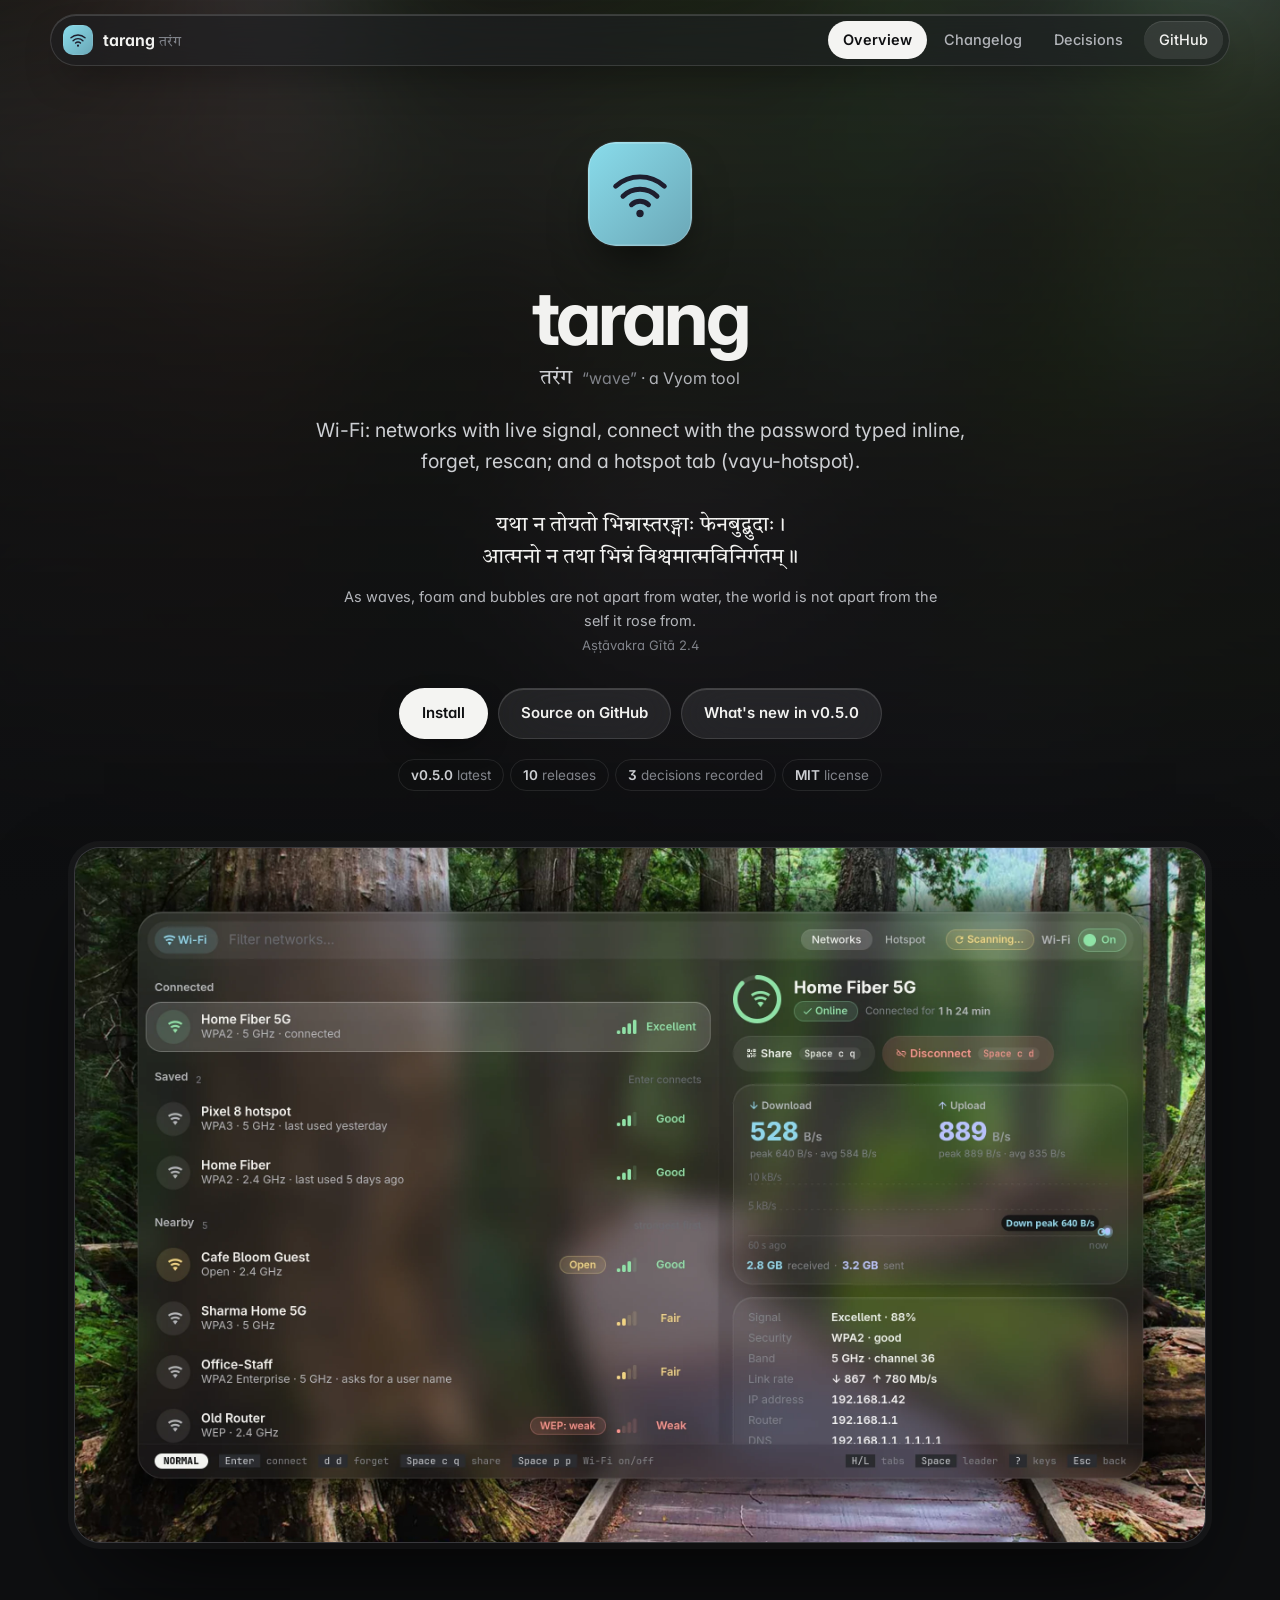
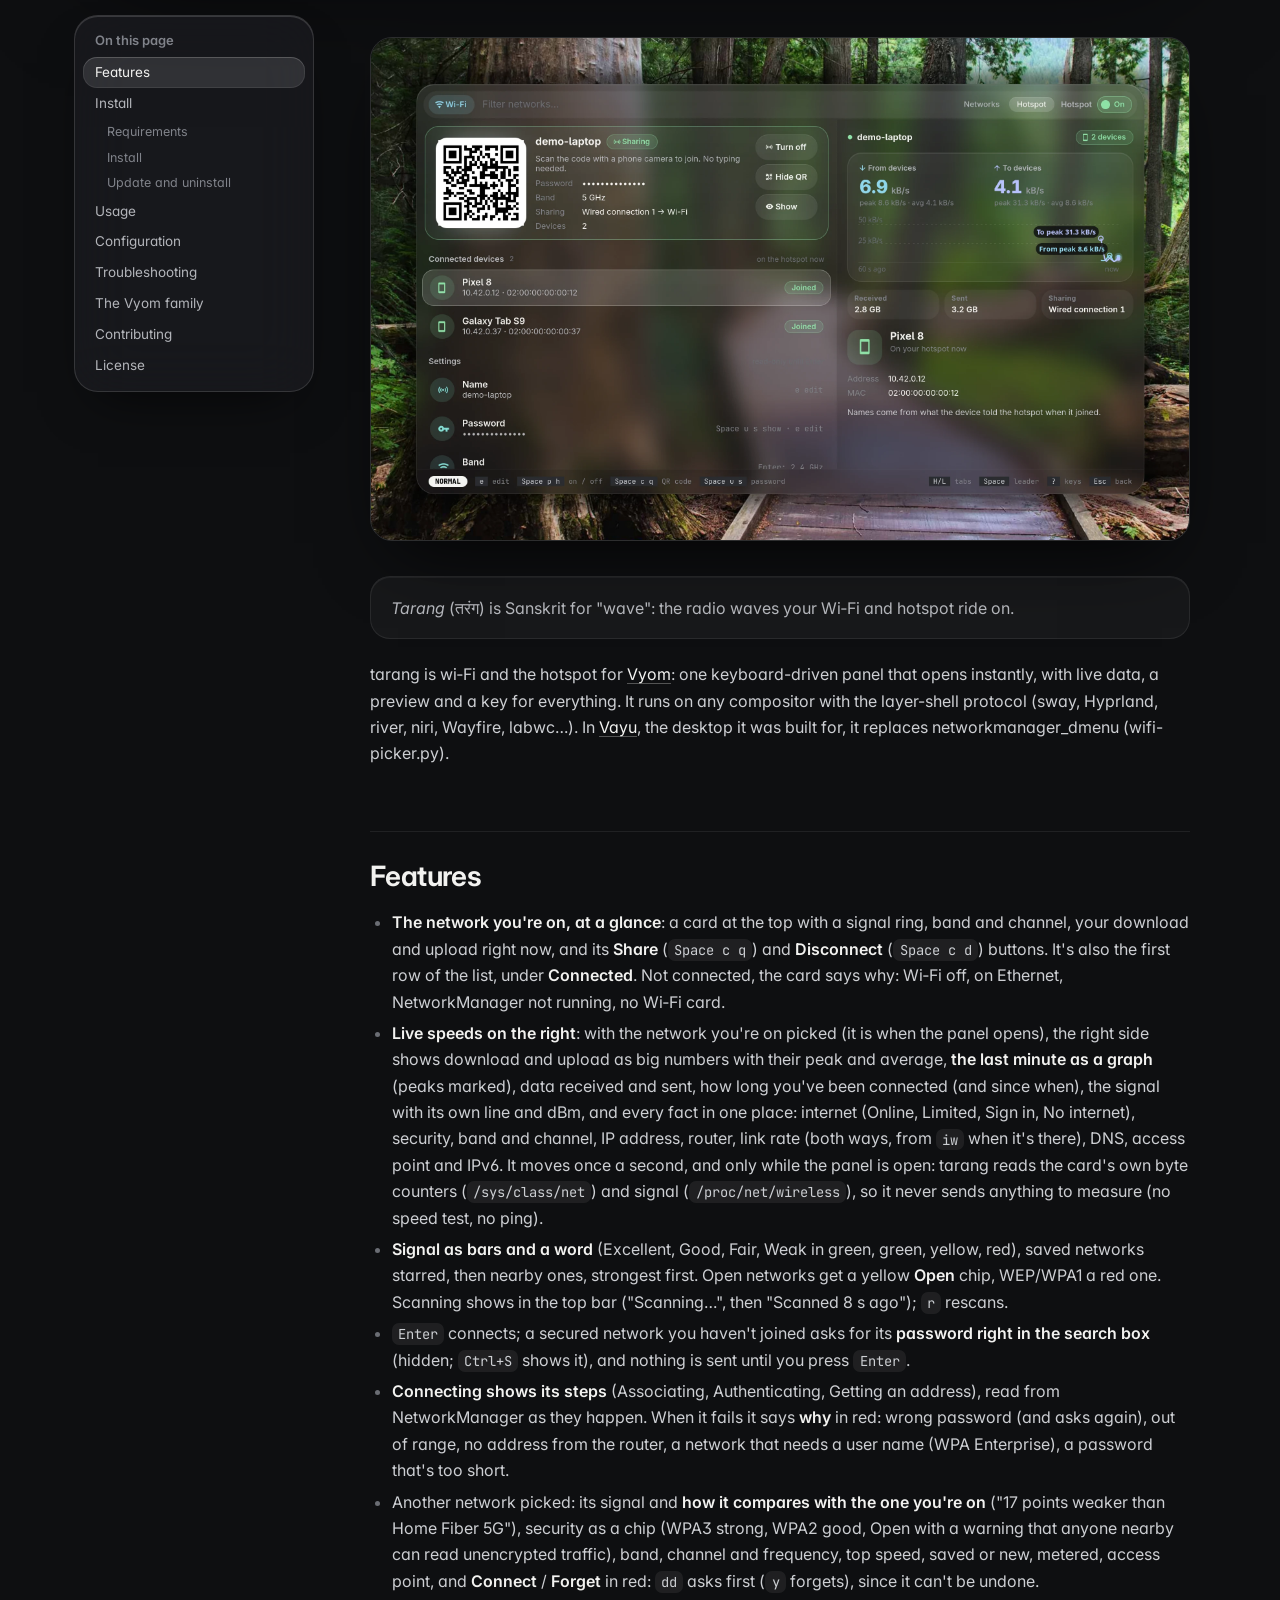
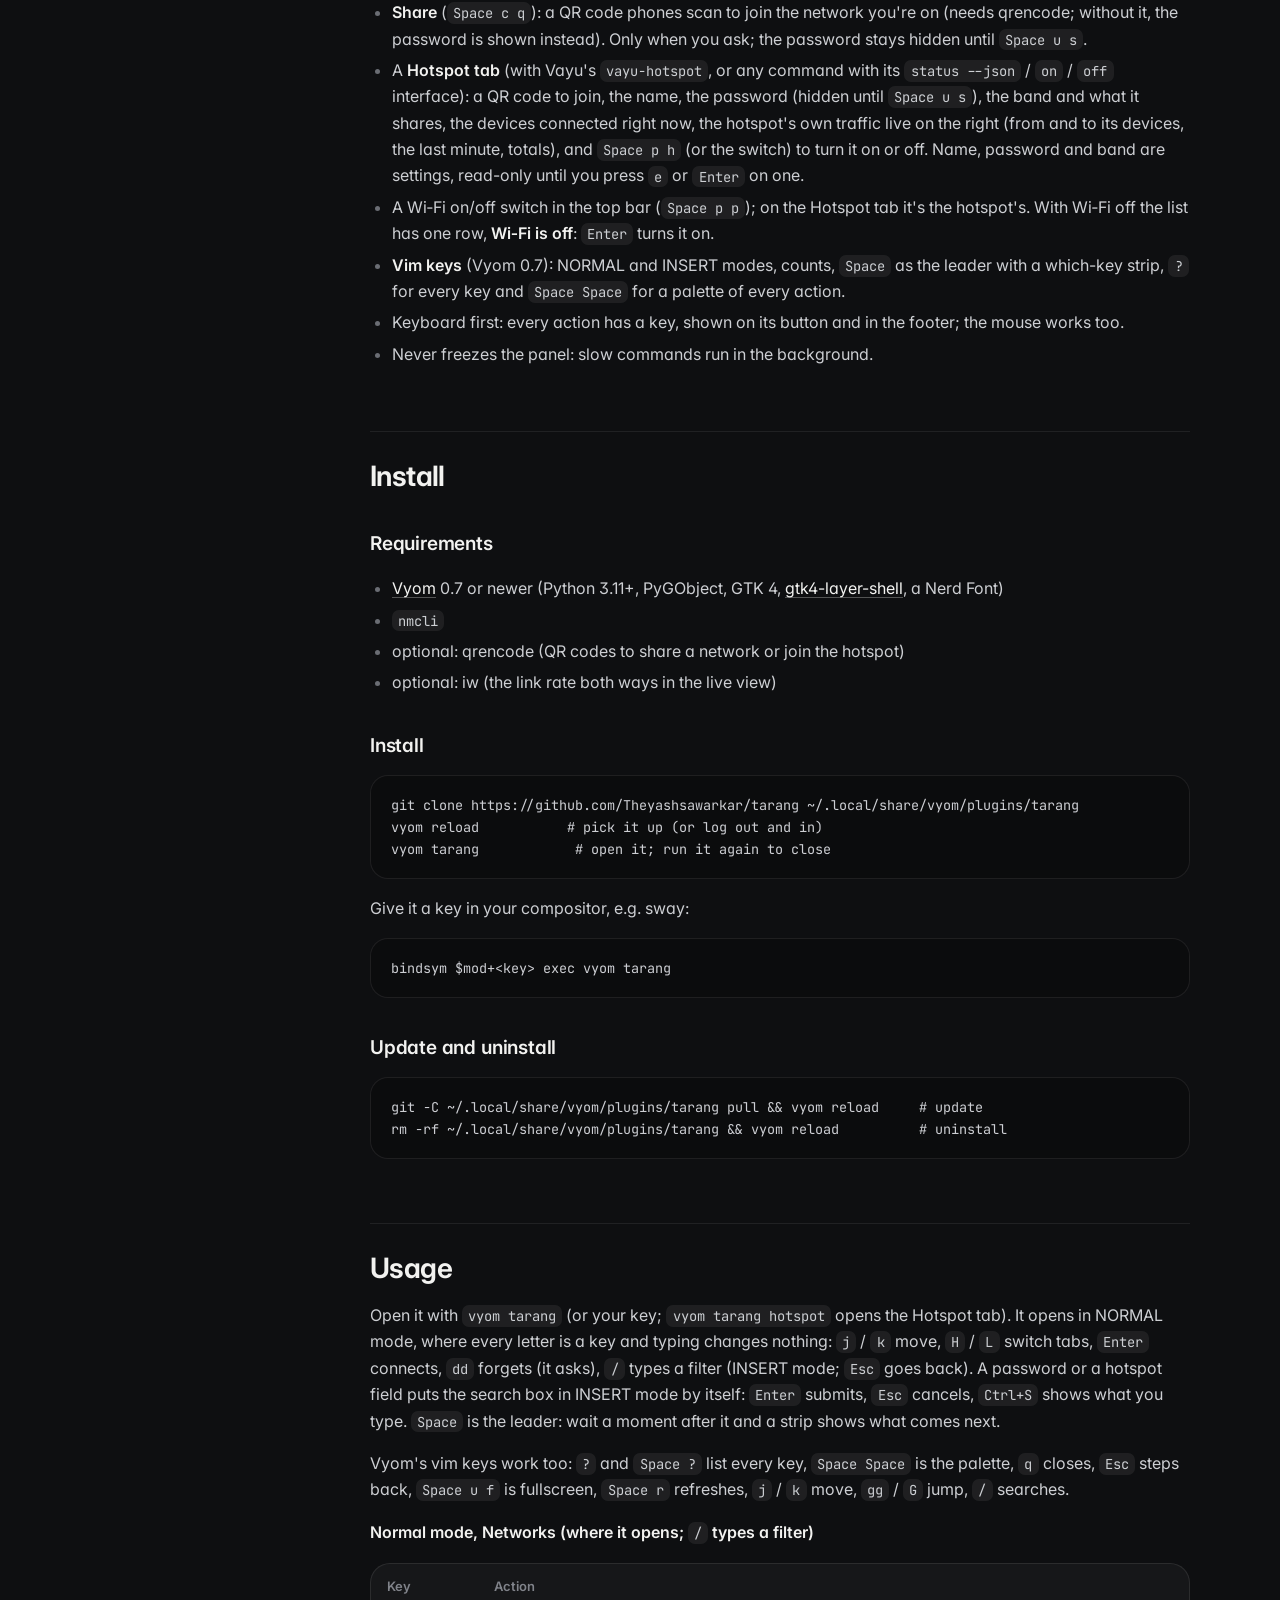
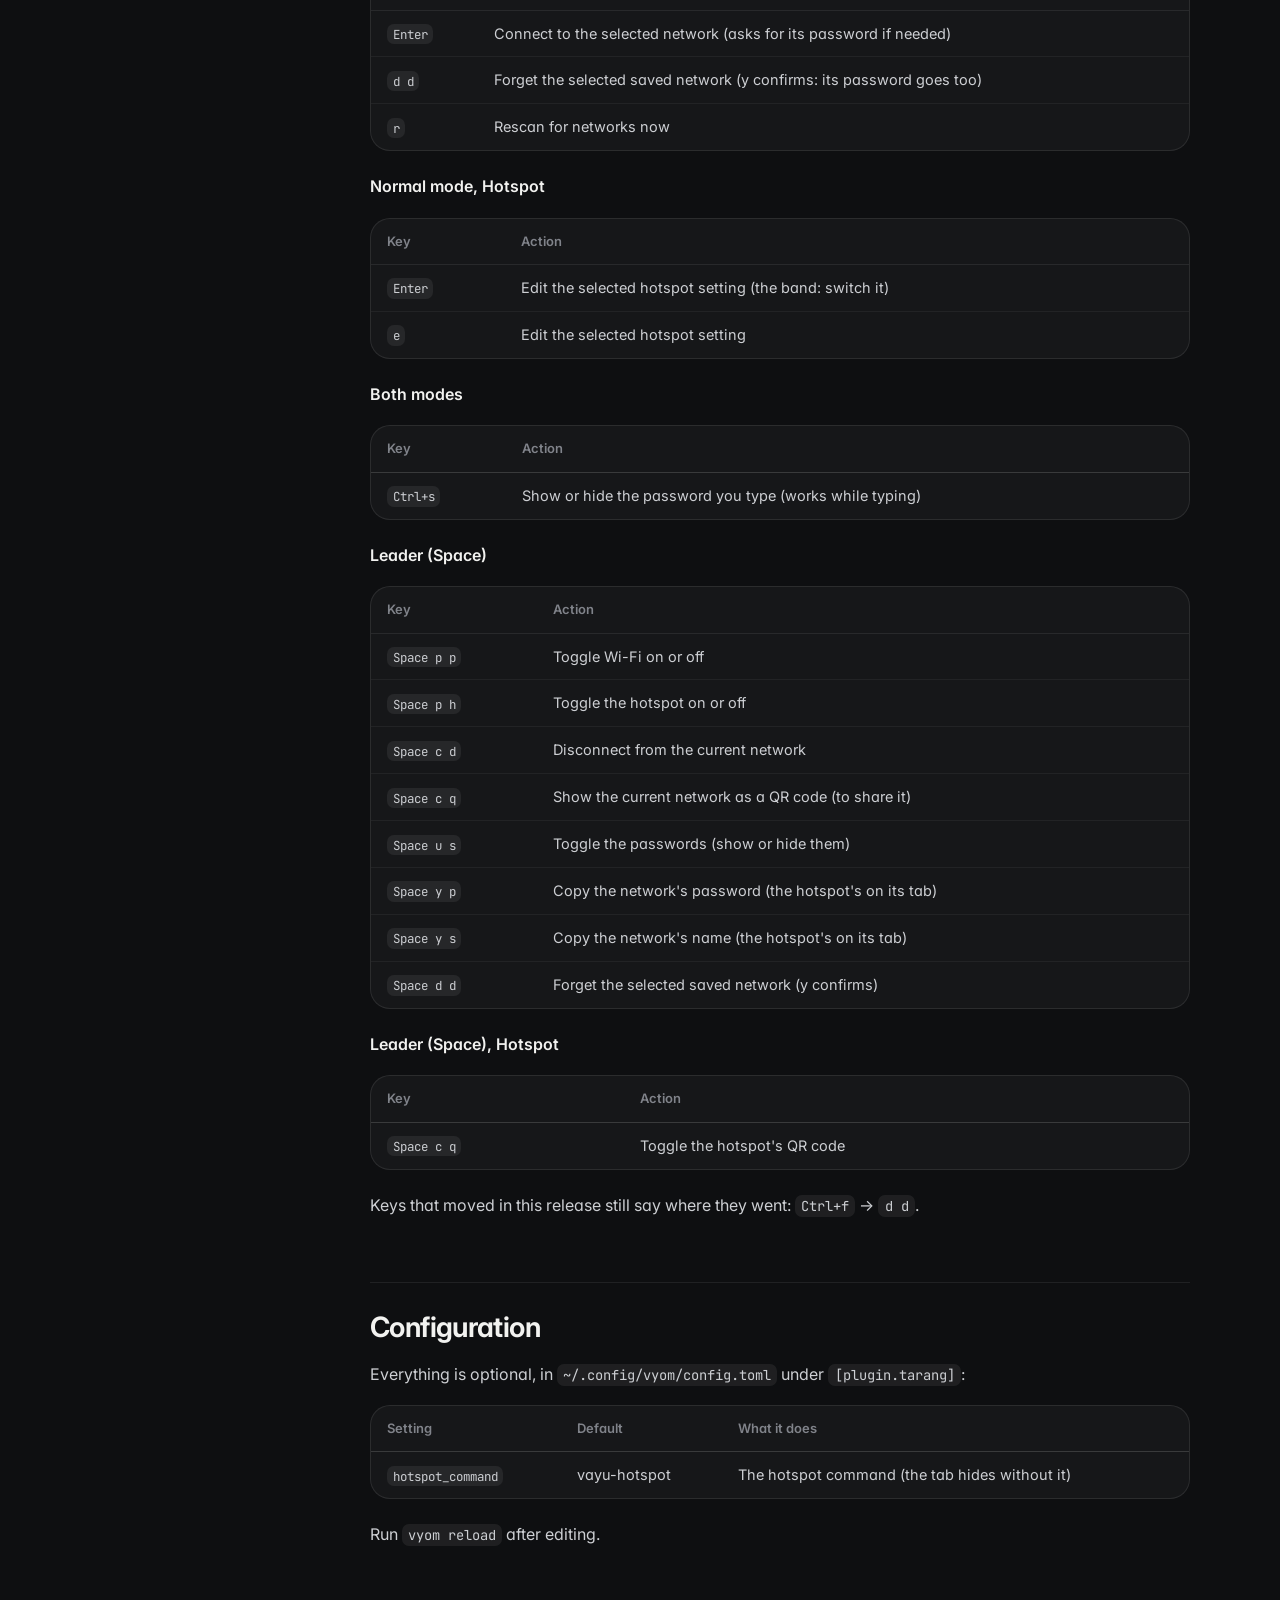
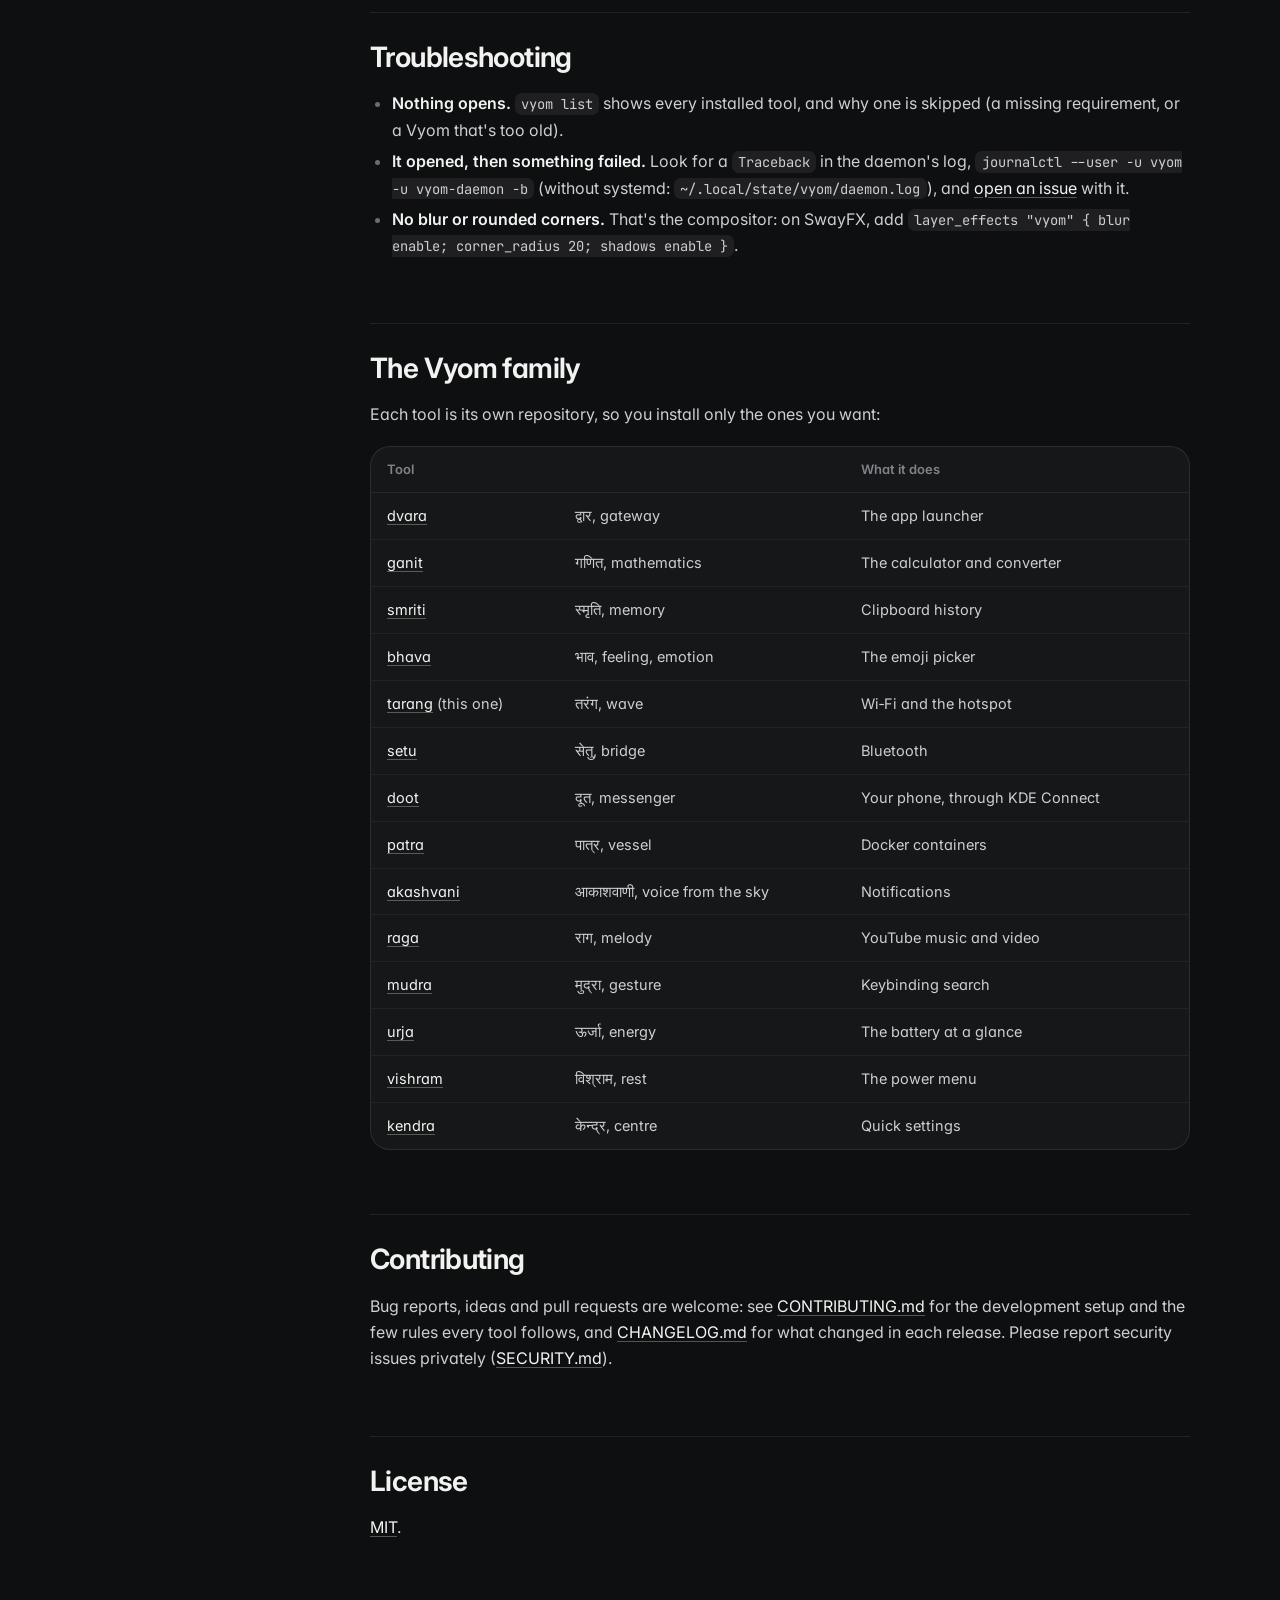
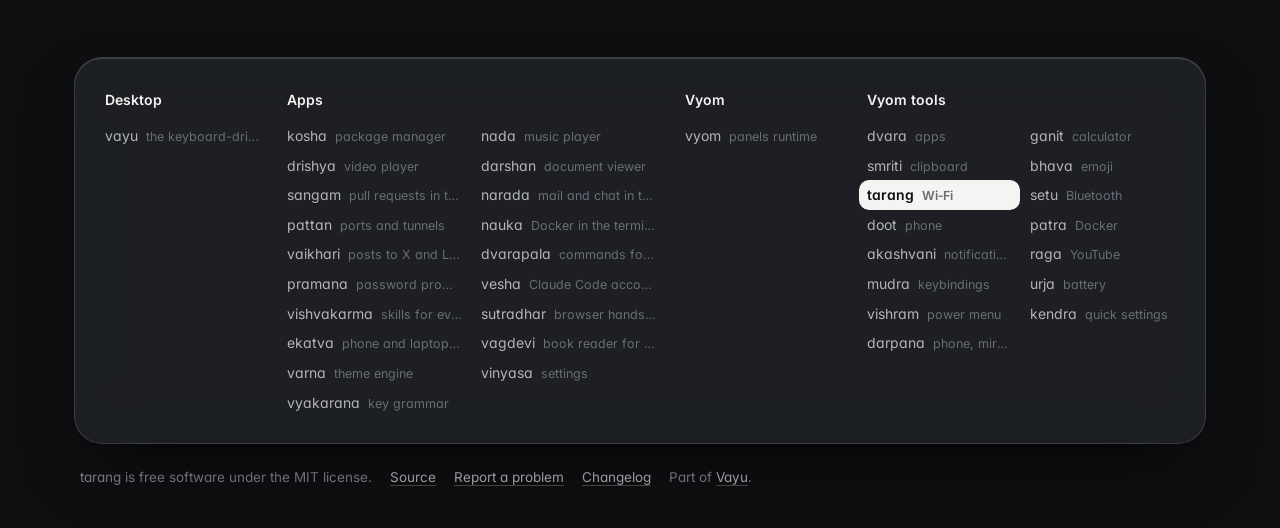
==== docs/index.html @ 6958877a "New screenshots in the Spatial look, with made-up demo data Co-Authored-By: Claude Opus 5.5 <noreply" ====
<!doctype html>
<html lang="en">
<head>
<meta charset="utf-8">
<meta name="viewport" content="width=device-width, initial-scale=1">
<title>tarang · Wi-Fi: networks with live signal, connect with the password typed inline, forget, rescan; and a hotspot tab (vayu-hotspot).</title>
<meta name="description" content="Wi-Fi: networks with live signal, connect with the password typed inline, forget, rescan; and a hotspot tab (vayu-hotspot).">
<meta property="og:title" content="tarang · Wi-Fi: networks with live signal, connect with the password typed inline, forget, rescan; and a hotspot tab (vayu-hotspot).">
<meta property="og:description" content="Wi-Fi: networks with live signal, connect with the password typed inline, forget, rescan; and a hotspot tab (vayu-hotspot).">
<meta name="theme-color" content="#0e0f11">
<link rel="icon" href="assets/logo.svg" type="image/svg+xml">
<link rel="preconnect" href="https://fonts.googleapis.com">
<link rel="preconnect" href="https://fonts.gstatic.com" crossorigin>
<link href="https://fonts.googleapis.com/css2?family=Inter:wght@400;500;600;700&family=JetBrains+Mono:wght@400;500;600&family=Tiro+Devanagari+Sanskrit&display=swap" rel="stylesheet">
<link rel="stylesheet" href="assets/site.css">
<style>:root{--tool:#8fd6ec}.backdrop:before{background-image:url("assets/screenshots/tarang.webp")}</style>
</head>
<body class="home">
<div class="backdrop" aria-hidden="true"></div>
<header class="top"><div class="in">
<a class="brand" href="index.html"><img src="assets/logo.svg" alt=""><span>tarang <small>तरंग</small></span></a>
<nav><a href="index.html" class="on">Overview</a><a href="changelog.html" class="">Changelog</a><a href="adr/index.html" class=" hide">Decisions</a><a class="gh" href="https://github.com/Theyashsawarkar/tarang">GitHub</a></nav></div></header>
<header class="hero">
<img class="logo" src="assets/logo.svg" alt="tarang logo" width="104" height="104">
<h1>tarang</h1>
<div class="sa"><b lang="sa">तरंग</b> <i>“wave”</i> · a Vyom tool</div>
<p class="lead">Wi-Fi: networks with live signal, connect with the password typed inline, forget, rescan; and a hotspot tab (vayu-hotspot).</p>
<figure class="shloka"><p lang="sa">यथा न तोयतो भिन्नास्तरङ्गाः फेनबुद्बुदाः ।<br>आत्मनो न तथा भिन्नं विश्वमात्मविनिर्गतम् ॥</p><figcaption>As waves, foam and bubbles are not apart from water, the world is not apart from the self it rose from. <cite>Aṣṭāvakra Gītā 2.4</cite></figcaption></figure>
<div class="cta"><a class="btn primary" href="#install">Install</a><a class="btn" href="https://github.com/Theyashsawarkar/tarang">Source on GitHub</a><a class="btn" href="changelog.html">What's new in v0.5.0</a></div>
<div class="meta"><span><b>v0.5.0</b> latest</span><span><b>10</b> releases</span><span><b>3</b> decisions recorded</span><span><b>MIT</b> license</span></div>
</header>
<figure class="shot"><img src="assets/screenshots/tarang.webp" alt="tarang: the network you're on first in the list, then saved and nearby networks with signal bars; on the right its name with a signal ring, Online for 1 h 24 min, Share and Disconnect, live download and upload over the last minute, data received and sent, then signal, security, band, link rate, IP, router and DNS" fetchpriority="high"></figure>
<div class="wrap"><aside class="toc"><b>On this page</b><a class="l2" href="#features">Features</a><a class="l2" href="#install">Install</a><a class="l3" href="#requirements">Requirements</a><a class="l3" href="#install">Install</a><a class="l3" href="#update-and-uninstall">Update and uninstall</a><a class="l2" href="#usage">Usage</a><a class="l2" href="#configuration">Configuration</a><a class="l2" href="#troubleshooting">Troubleshooting</a><a class="l2" href="#the-vyom-family">The Vyom family</a><a class="l2" href="#contributing">Contributing</a><a class="l2" href="#license">License</a></aside><article>
<p align="center">
  <img alt="tarang's Hotspot tab: a QR code to join, the name, hidden password, band and what it shares; the connected devices; the settings, read-only until Enter; on the right the hotspot's live traffic (from and to its devices) over the last minute" src="assets/screenshots/tarang-hotspot.webp" width="100%">
</p>
<blockquote><p><em>Tarang</em> (तरंग) is Sanskrit for "wave": the radio waves your Wi‑Fi and hotspot ride on.</p></blockquote>
<p>tarang is wi‑Fi and the hotspot for <a href="https://github.com/Theyashsawarkar/vyom">Vyom</a>: one keyboard-driven panel that opens instantly, with live data, a preview and a key for everything. It runs on any compositor with the layer-shell protocol (sway, Hyprland, river, niri, Wayfire, labwc…). In <a href="https://github.com/Theyashsawarkar/vayu">Vayu</a>, the desktop it was built for, it replaces networkmanager_dmenu (wifi-picker.py).</p>
<h2 id="features"><a class="anchor" href="#features">#</a>Features</h2>
<ul><li><strong>The network you're on, at a glance</strong>: a card at the top with a signal ring, band and channel, your download and upload right now, and its <strong>Share</strong> (<code>Space c q</code>) and <strong>Disconnect</strong> (<code>Space c d</code>) buttons. It's also the first row of the list, under <strong>Connected</strong>. Not connected, the card says why: Wi‑Fi off, on Ethernet, NetworkManager not running, no Wi‑Fi card.</li><li><strong>Live speeds on the right</strong>: with the network you're on picked (it is when the panel opens), the right side shows download and upload as big numbers with their peak and average, <strong>the last minute as a graph</strong> (peaks marked), data received and sent, how long you've been connected (and since when), the signal with its own line and dBm, and every fact in one place: internet (Online, Limited, Sign in, No internet), security, band and channel, IP address, router, link rate (both ways, from <code>iw</code> when it's there), DNS, access point and IPv6. It moves once a second, and only while the panel is open: tarang reads the card's own byte counters (<code>/sys/class/net</code>) and signal (<code>/proc/net/wireless</code>), so it never sends anything to measure (no speed test, no ping).</li><li><strong>Signal as bars and a word</strong> (Excellent, Good, Fair, Weak in green, green, yellow, red), saved networks starred, then nearby ones, strongest first. Open networks get a yellow <strong>Open</strong> chip, WEP/WPA1 a red one. Scanning shows in the top bar ("Scanning…", then "Scanned 8 s ago"); <code>r</code> rescans.</li><li><code>Enter</code> connects; a secured network you haven't joined asks for its <strong>password right in the search box</strong> (hidden; <code>Ctrl+S</code> shows it), and nothing is sent until you press <code>Enter</code>.</li><li><strong>Connecting shows its steps</strong> (Associating, Authenticating, Getting an address), read from NetworkManager as they happen. When it fails it says <strong>why</strong> in red: wrong password (and asks again), out of range, no address from the router, a network that needs a user name (WPA Enterprise), a password that's too short.</li><li>Another network picked: its signal and <strong>how it compares with the one you're on</strong> ("17 points weaker than Home Fiber 5G"), security as a chip (WPA3 strong, WPA2 good, Open with a warning that anyone nearby can read unencrypted traffic), band, channel and frequency, top speed, saved or new, metered, access point, and <strong>Connect</strong> / <strong>Forget</strong> in red: <code>dd</code> asks first (<code>y</code> forgets), since it can't be undone.</li><li><strong>Share</strong> (<code>Space c q</code>): a QR code phones scan to join the network you're on (needs qrencode; without it, the password is shown instead). Only when you ask; the password stays hidden until <code>Space u s</code>.</li><li>A <strong>Hotspot tab</strong> (with Vayu's <code>vayu-hotspot</code>, or any command with its <code>status --json</code> / <code>on</code> / <code>off</code> interface): a QR code to join, the name, the password (hidden until <code>Space u s</code>), the band and what it shares, the devices connected right now, the hotspot's own traffic live on the right (from and to its devices, the last minute, totals), and <code>Space p h</code> (or the switch) to turn it on or off. Name, password and band are settings, read-only until you press <code>e</code> or <code>Enter</code> on one.</li><li>A Wi‑Fi on/off switch in the top bar (<code>Space p p</code>); on the Hotspot tab it's the hotspot's. With Wi‑Fi off the list has one row, <strong>Wi‑Fi is off</strong>: <code>Enter</code> turns it on.</li><li><strong>Vim keys</strong> (Vyom 0.7): NORMAL and INSERT modes, counts, <code>Space</code> as the leader with a which-key strip, <code>?</code> for every key and <code>Space Space</code> for a palette of every action.</li><li>Keyboard first: every action has a key, shown on its button and in the footer; the mouse works too.</li><li>Never freezes the panel: slow commands run in the background.</li></ul>
<h2 id="install"><a class="anchor" href="#install">#</a>Install</h2>
<h3 id="requirements"><a class="anchor" href="#requirements">#</a>Requirements</h3>
<ul><li><a href="https://github.com/Theyashsawarkar/vyom">Vyom</a> 0.7 or newer (Python 3.11+, PyGObject, GTK 4, <a href="https://github.com/wmww/gtk4-layer-shell">gtk4-layer-shell</a>, a Nerd Font)</li><li><code>nmcli</code></li><li>optional: qrencode (QR codes to share a network or join the hotspot)</li><li>optional: iw (the link rate both ways in the live view)</li></ul>
<h3 id="install"><a class="anchor" href="#install">#</a>Install</h3>
<pre class="code" data-lang="sh"><code>git clone https://github.com/Theyashsawarkar/tarang ~/.local/share/vyom/plugins/tarang
vyom reload           # pick it up (or log out and in)
vyom tarang            # open it; run it again to close</code></pre>
<p>Give it a key in your compositor, e.g. sway:</p>
<pre class="code" data-lang="sh"><code>bindsym $mod+&lt;key&gt; exec vyom tarang</code></pre>
<h3 id="update-and-uninstall"><a class="anchor" href="#update-and-uninstall">#</a>Update and uninstall</h3>
<pre class="code" data-lang="sh"><code>git -C ~/.local/share/vyom/plugins/tarang pull &amp;&amp; vyom reload     # update
rm -rf ~/.local/share/vyom/plugins/tarang &amp;&amp; vyom reload          # uninstall</code></pre>
<h2 id="usage"><a class="anchor" href="#usage">#</a>Usage</h2>
<p>Open it with <code>vyom tarang</code> (or your key; <code>vyom tarang hotspot</code> opens the Hotspot tab). It opens in NORMAL mode, where every letter is a key and typing changes nothing: <code>j</code> / <code>k</code> move, <code>H</code> / <code>L</code> switch tabs, <code>Enter</code> connects, <code>dd</code> forgets (it asks), <code>/</code> types a filter (INSERT mode; <code>Esc</code> goes back). A password or a hotspot field puts the search box in INSERT mode by itself: <code>Enter</code> submits, <code>Esc</code> cancels, <code>Ctrl+S</code> shows what you type. <code>Space</code> is the leader: wait a moment after it and a strip shows what comes next.</p>
<!-- KEYS (generated by scripts/keybinds.py from tarang/vim.py) -->
<p>Vyom's vim keys work too: <code>?</code> and <code>Space ?</code> list every key, <code>Space Space</code> is the palette, <code>q</code> closes, <code>Esc</code> steps back, <code>Space u f</code> is fullscreen, <code>Space r</code> refreshes, <code>j</code> / <code>k</code> move, <code>gg</code> / <code>G</code> jump, <code>/</code> searches.</p>
<p><strong>Normal mode, Networks (where it opens; <code>/</code> types a filter)</strong></p>
<div class="table"><table><thead><tr><th>Key</th><th>Action</th></tr></thead><tbody><tr><td><code>Enter</code></td><td>Connect to the selected network (asks for its password if needed)</td></tr><tr><td><code>d d</code></td><td>Forget the selected saved network (y confirms: its password goes too)</td></tr><tr><td><code>r</code></td><td>Rescan for networks now</td></tr></tbody></table></div>
<p><strong>Normal mode, Hotspot</strong></p>
<div class="table"><table><thead><tr><th>Key</th><th>Action</th></tr></thead><tbody><tr><td><code>Enter</code></td><td>Edit the selected hotspot setting (the band: switch it)</td></tr><tr><td><code>e</code></td><td>Edit the selected hotspot setting</td></tr></tbody></table></div>
<p><strong>Both modes</strong></p>
<div class="table"><table><thead><tr><th>Key</th><th>Action</th></tr></thead><tbody><tr><td><code>Ctrl+s</code></td><td>Show or hide the password you type (works while typing)</td></tr></tbody></table></div>
<p><strong>Leader (Space)</strong></p>
<div class="table"><table><thead><tr><th>Key</th><th>Action</th></tr></thead><tbody><tr><td><code>Space p p</code></td><td>Toggle Wi-Fi on or off</td></tr><tr><td><code>Space p h</code></td><td>Toggle the hotspot on or off</td></tr><tr><td><code>Space c d</code></td><td>Disconnect from the current network</td></tr><tr><td><code>Space c q</code></td><td>Show the current network as a QR code (to share it)</td></tr><tr><td><code>Space u s</code></td><td>Toggle the passwords (show or hide them)</td></tr><tr><td><code>Space y p</code></td><td>Copy the network's password (the hotspot's on its tab)</td></tr><tr><td><code>Space y s</code></td><td>Copy the network's name (the hotspot's on its tab)</td></tr><tr><td><code>Space d d</code></td><td>Forget the selected saved network (y confirms)</td></tr></tbody></table></div>
<p><strong>Leader (Space), Hotspot</strong></p>
<div class="table"><table><thead><tr><th>Key</th><th>Action</th></tr></thead><tbody><tr><td><code>Space c q</code></td><td>Toggle the hotspot's QR code</td></tr></tbody></table></div>
<p>Keys that moved in this release still say where they went: <code>Ctrl+f</code> → <code>d d</code>.</p>
<!-- END KEYS -->
<h2 id="configuration"><a class="anchor" href="#configuration">#</a>Configuration</h2>
<p>Everything is optional, in <code>~/.config/vyom/config.toml</code> under <code>[plugin.tarang]</code>:</p>
<div class="table"><table><thead><tr><th>Setting</th><th>Default</th><th>What it does</th></tr></thead><tbody><tr><td><code>hotspot_command</code></td><td>vayu-hotspot</td><td>The hotspot command (the tab hides without it)</td></tr></tbody></table></div>
<p>Run <code>vyom reload</code> after editing.</p>
<h2 id="troubleshooting"><a class="anchor" href="#troubleshooting">#</a>Troubleshooting</h2>
<ul><li><strong>Nothing opens.</strong> <code>vyom list</code> shows every installed tool, and why one is skipped (a missing requirement, or a Vyom that's too old).</li><li><strong>It opened, then something failed.</strong> Look for a <code>Traceback</code> in the daemon's log, <code>journalctl --user -u vyom -u vyom-daemon -b</code> (without systemd: <code>~/.local/state/vyom/daemon.log</code>), and <a href="https://github.com/Theyashsawarkar/tarang/issues/new/choose">open an issue</a> with it.</li><li><strong>No blur or rounded corners.</strong> That's the compositor: on SwayFX, add <code>layer_effects &quot;vyom&quot; { blur enable; corner_radius 20; shadows enable }</code>.</li></ul>
<h2 id="the-vyom-family"><a class="anchor" href="#the-vyom-family">#</a>The Vyom family</h2>
<p>Each tool is its own repository, so you install only the ones you want:</p>
<div class="table"><table><thead><tr><th>Tool</th><th></th><th>What it does</th></tr></thead><tbody><tr><td><a href="https://github.com/Theyashsawarkar/dvara">dvara</a></td><td>द्वार, gateway</td><td>The app launcher</td></tr><tr><td><a href="https://github.com/Theyashsawarkar/ganit">ganit</a></td><td>गणित, mathematics</td><td>The calculator and converter</td></tr><tr><td><a href="https://github.com/Theyashsawarkar/smriti">smriti</a></td><td>स्मृति, memory</td><td>Clipboard history</td></tr><tr><td><a href="https://github.com/Theyashsawarkar/bhava">bhava</a></td><td>भाव, feeling, emotion</td><td>The emoji picker</td></tr><tr><td><a href="https://github.com/Theyashsawarkar/tarang">tarang</a> (this one)</td><td>तरंग, wave</td><td>Wi‑Fi and the hotspot</td></tr><tr><td><a href="https://github.com/Theyashsawarkar/setu">setu</a></td><td>सेतु, bridge</td><td>Bluetooth</td></tr><tr><td><a href="https://github.com/Theyashsawarkar/doot">doot</a></td><td>दूत, messenger</td><td>Your phone, through KDE Connect</td></tr><tr><td><a href="https://github.com/Theyashsawarkar/patra">patra</a></td><td>पात्र, vessel</td><td>Docker containers</td></tr><tr><td><a href="https://github.com/Theyashsawarkar/akashvani">akashvani</a></td><td>आकाशवाणी, voice from the sky</td><td>Notifications</td></tr><tr><td><a href="https://github.com/Theyashsawarkar/raga">raga</a></td><td>राग, melody</td><td>YouTube music and video</td></tr><tr><td><a href="https://github.com/Theyashsawarkar/mudra">mudra</a></td><td>मुद्रा, gesture</td><td>Keybinding search</td></tr><tr><td><a href="https://github.com/Theyashsawarkar/urja">urja</a></td><td>ऊर्जा, energy</td><td>The battery at a glance</td></tr><tr><td><a href="https://github.com/Theyashsawarkar/vishram">vishram</a></td><td>विश्राम, rest</td><td>The power menu</td></tr><tr><td><a href="https://github.com/Theyashsawarkar/kendra">kendra</a></td><td>केन्द्र, centre</td><td>Quick settings</td></tr></tbody></table></div>
<h2 id="contributing"><a class="anchor" href="#contributing">#</a>Contributing</h2>
<p>Bug reports, ideas and pull requests are welcome: see <a href="https://github.com/Theyashsawarkar/tarang/blob/main/CONTRIBUTING.md">CONTRIBUTING.md</a> for the development setup and the few rules every tool follows, and <a href="changelog.html">CHANGELOG.md</a> for what changed in each release. Please report security issues privately (<a href="https://github.com/Theyashsawarkar/tarang/blob/main/SECURITY.md">SECURITY.md</a>).</p>
<h2 id="license"><a class="anchor" href="#license">#</a>License</h2>
<p><a href="https://github.com/Theyashsawarkar/tarang/blob/main/LICENSE">MIT</a>.</p>
</article></div>
<footer><div class="in glass"><div class=""><h4>Desktop</h4><div class="list"><a href="https://vayu.theyashsawarkar.dev/" class="">vayu <span>the keyboard-driven Wayland desktop</span></a></div></div><div class="g2"><h4>Apps</h4><div class="list"><a href="https://kosha.theyashsawarkar.dev/" class="">kosha <span>package manager</span></a><a href="https://nada.theyashsawarkar.dev/" class="">nada <span>music player</span></a><a href="https://drishya.theyashsawarkar.dev/" class="">drishya <span>video player</span></a><a href="https://darshan.theyashsawarkar.dev/" class="">darshan <span>document viewer</span></a><a href="https://sangam.theyashsawarkar.dev/" class="">sangam <span>pull requests in the terminal</span></a><a href="https://narada.theyashsawarkar.dev/" class="">narada <span>mail and chat in the terminal</span></a><a href="https://pattan.theyashsawarkar.dev/" class="">pattan <span>ports and tunnels</span></a><a href="https://nauka.theyashsawarkar.dev/" class="">nauka <span>Docker in the terminal</span></a><a href="https://vaikhari.theyashsawarkar.dev/" class="">vaikhari <span>posts to X and LinkedIn</span></a><a href="https://dvarapala.theyashsawarkar.dev/" class="">dvarapala <span>commands for AI agents, approved</span></a><a href="https://pramana.theyashsawarkar.dev/" class="">pramana <span>password prompts</span></a><a href="https://vesha.theyashsawarkar.dev/" class="">vesha <span>Claude Code accounts</span></a><a href="https://vishvakarma.theyashsawarkar.dev/" class="">vishvakarma <span>skills for every AI agent</span></a><a href="https://sutradhar.theyashsawarkar.dev/" class="">sutradhar <span>browser hands for AI agents</span></a><a href="https://ekatva.theyashsawarkar.dev/" class="">ekatva <span>phone and laptop, linked</span></a><a href="https://vagdevi.theyashsawarkar.dev/" class="">vagdevi <span>book reader for Android</span></a><a href="https://varna.theyashsawarkar.dev/" class="">varna <span>theme engine</span></a><a href="https://vinyasa.theyashsawarkar.dev/" class="">vinyasa <span>settings</span></a><a href="https://vyakarana.theyashsawarkar.dev/" class="">vyakarana <span>key grammar</span></a></div></div><div class=""><h4>Vyom</h4><div class="list"><a href="https://vyom.theyashsawarkar.dev/" class="">vyom <span>panels runtime</span></a></div></div><div class="g2"><h4>Vyom tools</h4><div class="list"><a href="https://dvara.theyashsawarkar.dev/" class="">dvara <span>apps</span></a><a href="https://ganit.theyashsawarkar.dev/" class="">ganit <span>calculator</span></a><a href="https://smriti.theyashsawarkar.dev/" class="">smriti <span>clipboard</span></a><a href="https://bhava.theyashsawarkar.dev/" class="">bhava <span>emoji</span></a><a href="https://tarang.theyashsawarkar.dev/" class="me" aria-current="page">tarang <span>Wi‑Fi</span></a><a href="https://setu.theyashsawarkar.dev/" class="">setu <span>Bluetooth</span></a><a href="https://doot.theyashsawarkar.dev/" class="">doot <span>phone</span></a><a href="https://patra.theyashsawarkar.dev/" class="">patra <span>Docker</span></a><a href="https://akashvani.theyashsawarkar.dev/" class="">akashvani <span>notifications</span></a><a href="https://raga.theyashsawarkar.dev/" class="">raga <span>YouTube</span></a><a href="https://mudra.theyashsawarkar.dev/" class="">mudra <span>keybindings</span></a><a href="https://urja.theyashsawarkar.dev/" class="">urja <span>battery</span></a><a href="https://vishram.theyashsawarkar.dev/" class="">vishram <span>power menu</span></a><a href="https://kendra.theyashsawarkar.dev/" class="">kendra <span>quick settings</span></a><a href="https://darpana.theyashsawarkar.dev/" class="">darpana <span>phone, mirrored</span></a></div></div></div>
<div class="bottom"><span>tarang is free software under the MIT license.</span><a href="https://github.com/Theyashsawarkar/tarang">Source</a><a href="https://github.com/Theyashsawarkar/tarang/issues">Report a problem</a><a href="changelog.html">Changelog</a><span>Part of <a href="https://vayu.theyashsawarkar.dev/">Vayu</a>.</span></div></footer>
<script>
document.querySelectorAll('pre.code').forEach(p=>{const b=document.createElement('button');b.className='copy';b.type='button';b.textContent='Copy';
b.onclick=()=>{navigator.clipboard.writeText(p.querySelector('code').innerText).then(()=>{b.textContent='Copied';b.classList.add('done');setTimeout(()=>{b.textContent='Copy';b.classList.remove('done')},1400)})};p.appendChild(b)});
const links=[...document.querySelectorAll('.toc a')];if(links.length){const hs=links.map(a=>document.getElementById(a.hash.slice(1))).filter(Boolean);
const on=()=>{let cur=hs[0];for(const h of hs){if(h.getBoundingClientRect().top<120)cur=h}links.forEach(a=>a.classList.toggle('on',cur&&a.hash==='#'+cur.id))};
addEventListener('scroll',on,{passive:true});on()}
</script>
</body>
</html>
---- docs/assets/site.css ----
/* Vayu's Spatial look (the same as vayu.theyashsawarkar.dev): graphite
   glass floating over the tool's own screenshot, blurred far out of focus;
   very round; where you are is a near-white pill or brighter glass; no
   glows; colour only where it means something. The tool's own colour
   (--tool) is only its signature: the release dots. */
:root{--crust:#0e0f11;--mantle:#141518;--base:#1b1c20;--s0:#2a2c31;--s1:#3a3c42;--ov0:#6a6d74;--ov1:#80838a;
--sub0:#b3b5ba;--sub1:#cdcfd3;--text:#f2f2f0;--accent:#f4f4f2;--green:#8ee2a6;--peach:#f7b07d;--red:#ff9389;--blue:#93c4ff;--yellow:#f3d47f;
--glass:rgba(52,54,60,.44);--hi:rgba(255,255,255,.09);--rim:rgba(255,255,255,.13);--lit:inset 0 1px 0 rgba(255,255,255,.15);
--float:0 30px 70px -24px rgba(0,0,0,.7),0 2px 6px rgba(0,0,0,.25);--blur:blur(28px) saturate(160%);
--ui:"Inter","Adwaita Sans",system-ui,sans-serif;--mono:"JetBrains Mono","JetBrainsMono Nerd Font",ui-monospace,monospace;
--sa:"Tiro Devanagari Sanskrit","Noto Serif Devanagari",serif;color-scheme:dark}
*{box-sizing:border-box}html{scroll-behavior:smooth;scroll-padding-top:96px}
body{margin:0;min-height:100vh;background:var(--crust);color:var(--text);font:16px/1.65 var(--ui);-webkit-font-smoothing:antialiased;font-feature-settings:"cv11","ss01"}
/* the backdrop: the tool's screenshot, out of focus, fading to graphite */
.backdrop{position:fixed;inset:0;z-index:-1;overflow:hidden;pointer-events:none}
.backdrop:before{content:"";position:absolute;inset:-12%;background:center/cover no-repeat;filter:blur(64px) saturate(1.25) brightness(.62);transform:translateZ(0)}
.backdrop:after{content:"";position:absolute;inset:0;background:linear-gradient(to bottom,rgba(14,15,17,.25),rgba(14,15,17,.8) 60%,var(--crust))}
.backdrop.none:before{background:radial-gradient(60% 50% at 50% 0%,color-mix(in srgb,var(--tool) 22%,transparent),transparent 70%);filter:none}
.sub .backdrop:after{background:linear-gradient(to bottom,rgba(14,15,17,.55),rgba(14,15,17,.93) 45%,var(--crust))}
a{color:var(--accent);text-decoration:underline;text-decoration-color:rgba(244,244,242,.3);text-underline-offset:3px}
a:hover{text-decoration-color:currentColor}
code{font:.86em var(--mono);background:rgba(255,255,255,.07);padding:.14em .45em;border-radius:7px;color:var(--sub1)}
kbd{display:inline-block;min-width:1.7em;padding:.05em .45em;font:500 .8em/1.6 var(--mono);text-align:center;color:var(--text);background:rgba(255,255,255,.08);border:1px solid rgba(255,255,255,.14);border-bottom-width:2px;border-radius:8px}
img{max-width:100%;height:auto}
:focus-visible{outline:2px solid var(--accent);outline-offset:3px;border-radius:10px}
.glass{background:var(--glass);-webkit-backdrop-filter:var(--blur);backdrop-filter:var(--blur);border:1px solid var(--rim);box-shadow:var(--lit),var(--float)}
/* nav: a floating glass capsule; the page you're on is the near-white pill */
.top{position:sticky;top:0;z-index:20;padding:14px 24px 0}
.top .in{max-width:1180px;margin:0 auto;padding:6px 6px 6px 10px;display:flex;align-items:center;gap:18px;border-radius:999px;
background:rgba(30,31,35,.62);-webkit-backdrop-filter:var(--blur);backdrop-filter:var(--blur);border:1px solid var(--rim);box-shadow:var(--lit),0 18px 40px -18px rgba(0,0,0,.7)}
.brand{display:flex;align-items:center;gap:10px;font-weight:650;font-size:16px;color:var(--text);text-decoration:none;padding:2px 6px 2px 2px;border-radius:999px}
.brand img{width:30px;height:30px;border-radius:10px}.brand small{font:400 14px var(--sa);color:var(--ov1)}
.top nav{display:flex;gap:2px;margin-left:auto}
.top nav a{color:var(--sub0);padding:7px 15px;border-radius:999px;font-size:14.5px;font-weight:500;text-decoration:none;white-space:nowrap;transition:background-color .15s,color .15s}
.top nav a:hover{background:rgba(255,255,255,.08);color:var(--text)}
.top nav a.on{background:var(--accent);color:var(--crust);font-weight:600}
.top nav a.gh{color:var(--text);background:rgba(255,255,255,.09);box-shadow:inset 0 1px 0 rgba(255,255,255,.1);margin-left:4px}.top nav a.gh:hover{background:rgba(255,255,255,.15)}
/* hero: the logo, the name, the verse, then the tool itself */
.hero{max-width:860px;margin:0 auto;padding:76px 24px 0;text-align:center}
.hero .logo{width:104px;height:104px;border-radius:28px;box-shadow:0 26px 50px -18px rgba(0,0,0,.8),0 0 0 1px rgba(255,255,255,.08)}
.hero h1{font-size:clamp(46px,7vw,76px);line-height:1;margin:26px 0 10px;letter-spacing:-.04em;font-weight:700}
.hero .sa{font-size:16px;color:var(--sub0)}.hero .sa b{font:400 21px var(--sa);color:var(--sub1);margin-right:6px}.hero .sa i{font-style:normal;color:var(--ov1)}
.hero p.lead{font-size:19.5px;line-height:1.55;color:var(--sub1);max-width:34em;margin:22px auto 0;text-wrap:pretty}
.hero .shloka{margin:34px auto 0;max-width:600px}
.hero .shloka p{margin:0;font:400 21px/1.55 var(--sa);color:var(--text)}
.hero .shloka figcaption{margin-top:10px;font-size:14.5px;color:var(--sub0);text-wrap:pretty}.hero .shloka cite{display:block;margin-top:2px;color:var(--ov1);font-style:normal;font-size:13px}
.cta{display:flex;gap:10px;flex-wrap:wrap;justify-content:center;margin-top:32px}
.btn{display:inline-flex;align-items:center;gap:8px;padding:12px 22px;border-radius:999px;font-weight:600;font-size:15px;color:var(--text);
background:rgba(255,255,255,.08);border:1px solid var(--rim);box-shadow:var(--lit);-webkit-backdrop-filter:var(--blur);backdrop-filter:var(--blur);text-decoration:none;transition:background-color .15s}
.btn:hover{background:rgba(255,255,255,.14)}
.btn.primary{background:var(--accent);color:var(--crust);border-color:transparent;box-shadow:0 10px 30px -12px rgba(0,0,0,.6)}.btn.primary:hover{background:#fff}
.meta{display:flex;gap:6px;flex-wrap:wrap;justify-content:center;margin-top:20px;font-size:13.5px;color:var(--ov1)}
.meta span{padding:4px 12px;border-radius:999px;border:1px solid rgba(255,255,255,.09)}.meta b{color:var(--sub1);font-weight:600}
.shot{max-width:1180px;margin:56px auto 0;padding:0 24px;display:flex;gap:22px;justify-content:center;align-items:flex-start}
.shot img{display:block;border-radius:26px;border:1px solid var(--rim);background:var(--base);box-shadow:0 0 0 6px rgba(255,255,255,.04),0 50px 110px -30px rgba(0,0,0,.85)}
.shot.many img{flex:1 1 0;min-width:0;max-width:300px;border-radius:30px}
.shot figcaption{display:none}
/* layout: a glass "On this page" panel beside the article */
.wrap{max-width:1180px;margin:0 auto;padding:72px 24px 40px;display:grid;grid-template-columns:240px minmax(0,1fr);gap:56px}
.sub .wrap{padding-top:48px}
.wrap.solo{grid-template-columns:minmax(0,1fr);max-width:900px}.wrap.solo article{max-width:none}
.adrmeta+h2{border-top:0;padding-top:0;margin-top:10px;font-size:36px;letter-spacing:-.03em}
article>h2:first-child{font-size:36px;letter-spacing:-.03em}
.toc{position:sticky;top:92px;align-self:start;max-height:calc(100vh - 112px);overflow:auto;scrollbar-width:thin;scrollbar-color:rgba(255,255,255,.15) transparent;
padding:14px 8px 10px;border-radius:24px;background:rgba(30,31,35,.6);-webkit-backdrop-filter:var(--blur);backdrop-filter:var(--blur);border:1px solid var(--rim);box-shadow:var(--lit),0 24px 50px -24px rgba(0,0,0,.7)}
.toc:empty{display:none}
.toc b{display:block;font-size:13px;font-weight:600;color:var(--ov1);margin:0 12px 6px}
.toc a{display:block;color:var(--sub0);padding:6px 12px;border-radius:14px;font-size:13.5px;line-height:1.4;text-decoration:none;transition:background-color .15s,color .15s}
.toc a.l3{padding:4px 12px 4px 24px;font-size:12.5px;color:var(--ov1)}
.toc a:hover{color:var(--text);background:rgba(255,255,255,.06)}
.toc a.on{color:var(--text);background:rgba(255,255,255,.11);box-shadow:inset 0 1px 0 rgba(255,255,255,.12),inset 0 0 0 1px rgba(255,255,255,.08)}
article{min-width:0;max-width:820px}
article h2{font-size:28px;line-height:1.2;letter-spacing:-.022em;margin:64px 0 14px;padding-top:28px;border-top:1px solid rgba(255,255,255,.08);font-weight:650}
article>h2:first-child,article>section:first-child h2{margin-top:0;padding-top:0;border-top:0}
article h3{font-size:19px;margin:34px 0 10px;font-weight:600;letter-spacing:-.01em}article h4{font-size:16px;margin:24px 0 8px;color:var(--sub1)}
article p,article li{color:var(--sub1);overflow-wrap:anywhere}article strong{color:var(--text);font-weight:600}
article .anchor{opacity:0;margin-left:-22px;width:22px;display:inline-block;color:var(--ov0);text-decoration:none}
article h2:hover .anchor,article h3:hover .anchor{opacity:1}
article ul,article ol{padding-left:22px}article li{margin:5px 0}article li::marker{color:var(--ov0)}
article img{border-radius:22px;border:1px solid var(--rim);box-shadow:0 30px 70px -28px rgba(0,0,0,.85)}
article p[align=center]{text-align:center}article p[align=center] img{margin:6px 0}
article blockquote{margin:22px 0;padding:14px 20px;background:rgba(255,255,255,.04);border:1px solid rgba(255,255,255,.08);box-shadow:inset 0 1px 0 rgba(255,255,255,.06);border-radius:20px}
article blockquote p{margin:.2em 0;color:var(--sub0)}
pre.code{position:relative;background:rgba(10,11,13,.6);border:1px solid rgba(255,255,255,.08);border-radius:18px;padding:18px 20px;overflow:auto;font:13.5px/1.65 var(--mono);color:var(--sub1)}
pre.code code{background:none;padding:0;font-size:inherit;color:inherit}
pre.code .copy{position:absolute;top:10px;right:10px;font:600 12.5px var(--ui);padding:5px 13px;border-radius:999px;border:1px solid rgba(255,255,255,.12);background:rgba(255,255,255,.08);color:var(--sub1);cursor:pointer;opacity:0;transition:opacity .15s,background-color .15s}
pre.code:hover .copy,pre.code .copy:focus-visible{opacity:1}pre.code .copy:hover{background:var(--accent);color:var(--crust)}
pre.code .copy.done{background:var(--green);color:var(--crust);border-color:transparent;opacity:1}
.table{overflow:auto;margin:18px 0 22px;border:1px solid rgba(255,255,255,.09);border-radius:20px;background:rgba(255,255,255,.035)}
table{border-collapse:collapse;width:100%;font-size:14.5px}
th{text-align:left;color:var(--ov1);font-size:13px;font-weight:600;padding:12px 16px;border-bottom:1px solid rgba(255,255,255,.08);white-space:nowrap}
td{padding:11px 16px;border-top:1px solid rgba(255,255,255,.05);color:var(--sub1);vertical-align:top}tbody tr:first-child td{border-top:0}
td code{white-space:nowrap}
/* changelog: each release a glass card on a thread */
.release{position:relative;margin:0 0 18px 22px;padding:22px 26px 10px;border-radius:24px;background:rgba(255,255,255,.035);border:1px solid rgba(255,255,255,.08);box-shadow:inset 0 1px 0 rgba(255,255,255,.07)}
.release:before{content:"";position:absolute;left:-23px;top:0;bottom:-18px;width:1px;background:rgba(255,255,255,.1)}
.release:after{content:"";position:absolute;left:-28px;top:30px;width:11px;height:11px;border-radius:50%;background:var(--tool);box-shadow:0 0 0 4px var(--crust)}
.release:last-child:before{bottom:auto;height:30px}
.release h2{margin:0 0 6px;padding:0;border:0;font-size:22px;display:flex;align-items:baseline;flex-wrap:wrap;gap:4px 12px}
.release h2 .date{font:500 13.5px var(--mono);color:var(--ov1)}
.release .tag{font:600 12.5px var(--ui);padding:3px 11px;border-radius:999px;background:rgba(255,255,255,.08);color:var(--sub1);text-decoration:none;margin-left:auto}
.release .tag:hover{background:rgba(255,255,255,.14);color:var(--text)}
.release h3{font-size:15px;color:var(--sub0);margin:18px 0 6px}
/* decisions */
.cards{display:grid;grid-template-columns:repeat(auto-fill,minmax(min(300px,100%),1fr));gap:14px;margin:22px 0}
.card{display:block;background:rgba(255,255,255,.04);border:1px solid rgba(255,255,255,.09);box-shadow:inset 0 1px 0 rgba(255,255,255,.07);border-radius:24px;padding:20px 22px;color:var(--text);text-decoration:none;transition:background-color .15s,border-color .15s}
.card:hover{background:var(--hi);border-color:rgba(255,255,255,.18)}
.card .n{font:500 12.5px var(--mono);color:var(--ov1);display:flex;gap:8px;align-items:center}.card h3{margin:10px 0 6px;font-size:17px;line-height:1.35}.card p{margin:0;color:var(--sub0);font-size:14px}
.status{display:inline-block;font:600 12px var(--ui);padding:2px 10px;border-radius:999px;background:rgba(142,226,166,.14);color:var(--green)}
.status.superseded,.status.deprecated{background:rgba(247,176,125,.14);color:var(--peach)}.status.proposed{background:rgba(147,196,255,.14);color:var(--blue)}
.adrmeta{display:flex;gap:10px;align-items:center;font:13px var(--mono);color:var(--ov1);margin:0 0 6px}
.back{display:flex;gap:10px;margin-top:44px}.back a{text-decoration:none}
/* footer: the family, in one glass panel */
footer{max-width:1180px;margin:60px auto 0;padding:0 24px 40px}
footer .in{display:grid;grid-template-columns:1fr 2.4fr 1fr 2fr;gap:28px;padding:30px 30px 26px;border-radius:28px}
footer h4{margin:0 0 10px;font-size:14px;font-weight:600;color:var(--text)}
footer .list{display:grid;gap:0 18px}footer .g2 .list{grid-template-columns:1fr 1fr}
footer a{display:flex;gap:8px;align-items:baseline;color:var(--sub0);font-size:14px;padding:3px 8px;margin:0 -8px;border-radius:10px;text-decoration:none;min-width:0}
footer a:hover{color:var(--text);background:rgba(255,255,255,.06)}footer a span{color:var(--ov0);font-size:12.5px;white-space:nowrap;overflow:hidden;text-overflow:ellipsis}
footer a.me{color:var(--crust);background:var(--accent);font-weight:600}footer a.me span{color:rgba(14,15,17,.6)}
footer .bottom{display:flex;flex-wrap:wrap;gap:6px 18px;padding:22px 6px 0;color:var(--ov1);font-size:13.5px}
footer .bottom a{display:inline;padding:0;margin:0;font-size:13.5px;color:var(--sub0);text-decoration:underline;text-decoration-color:rgba(255,255,255,.25)}footer .bottom a:hover{background:none}
@media(max-width:1000px){footer .in{grid-template-columns:1fr 1fr}}
@media(max-width:900px){.wrap{grid-template-columns:1fr;gap:28px}.toc{display:none}}
@media(max-width:640px){.top{padding:10px 10px 0}.top .in{gap:6px;padding-left:6px}.brand small,.brand span{display:none}
.top nav{overflow-x:auto;scrollbar-width:none}.top nav::-webkit-scrollbar{display:none}.top nav a{padding:7px 11px;font-size:14px}.top nav a.hide{display:none}
.hero{padding:44px 16px 0}.hero .logo{width:84px;height:84px;border-radius:23px}.hero p.lead{font-size:17px}.hero .shloka p{font-size:18.5px}
.shot{margin-top:36px;padding:0 16px;gap:10px}.shot img{border-radius:16px}.shot.many img{border-radius:18px}
.wrap{padding:52px 16px 32px}article h2{font-size:23px}.release{margin-left:14px;padding:18px 18px 8px}.release:before{left:-15px}.release:after{left:-20px}
footer{padding:0 16px 32px}footer .in{grid-template-columns:1fr;padding:22px 20px}footer .g2 .list{grid-template-columns:1fr}}
@media(prefers-reduced-motion:reduce){html{scroll-behavior:auto}*{transition:none!important}}
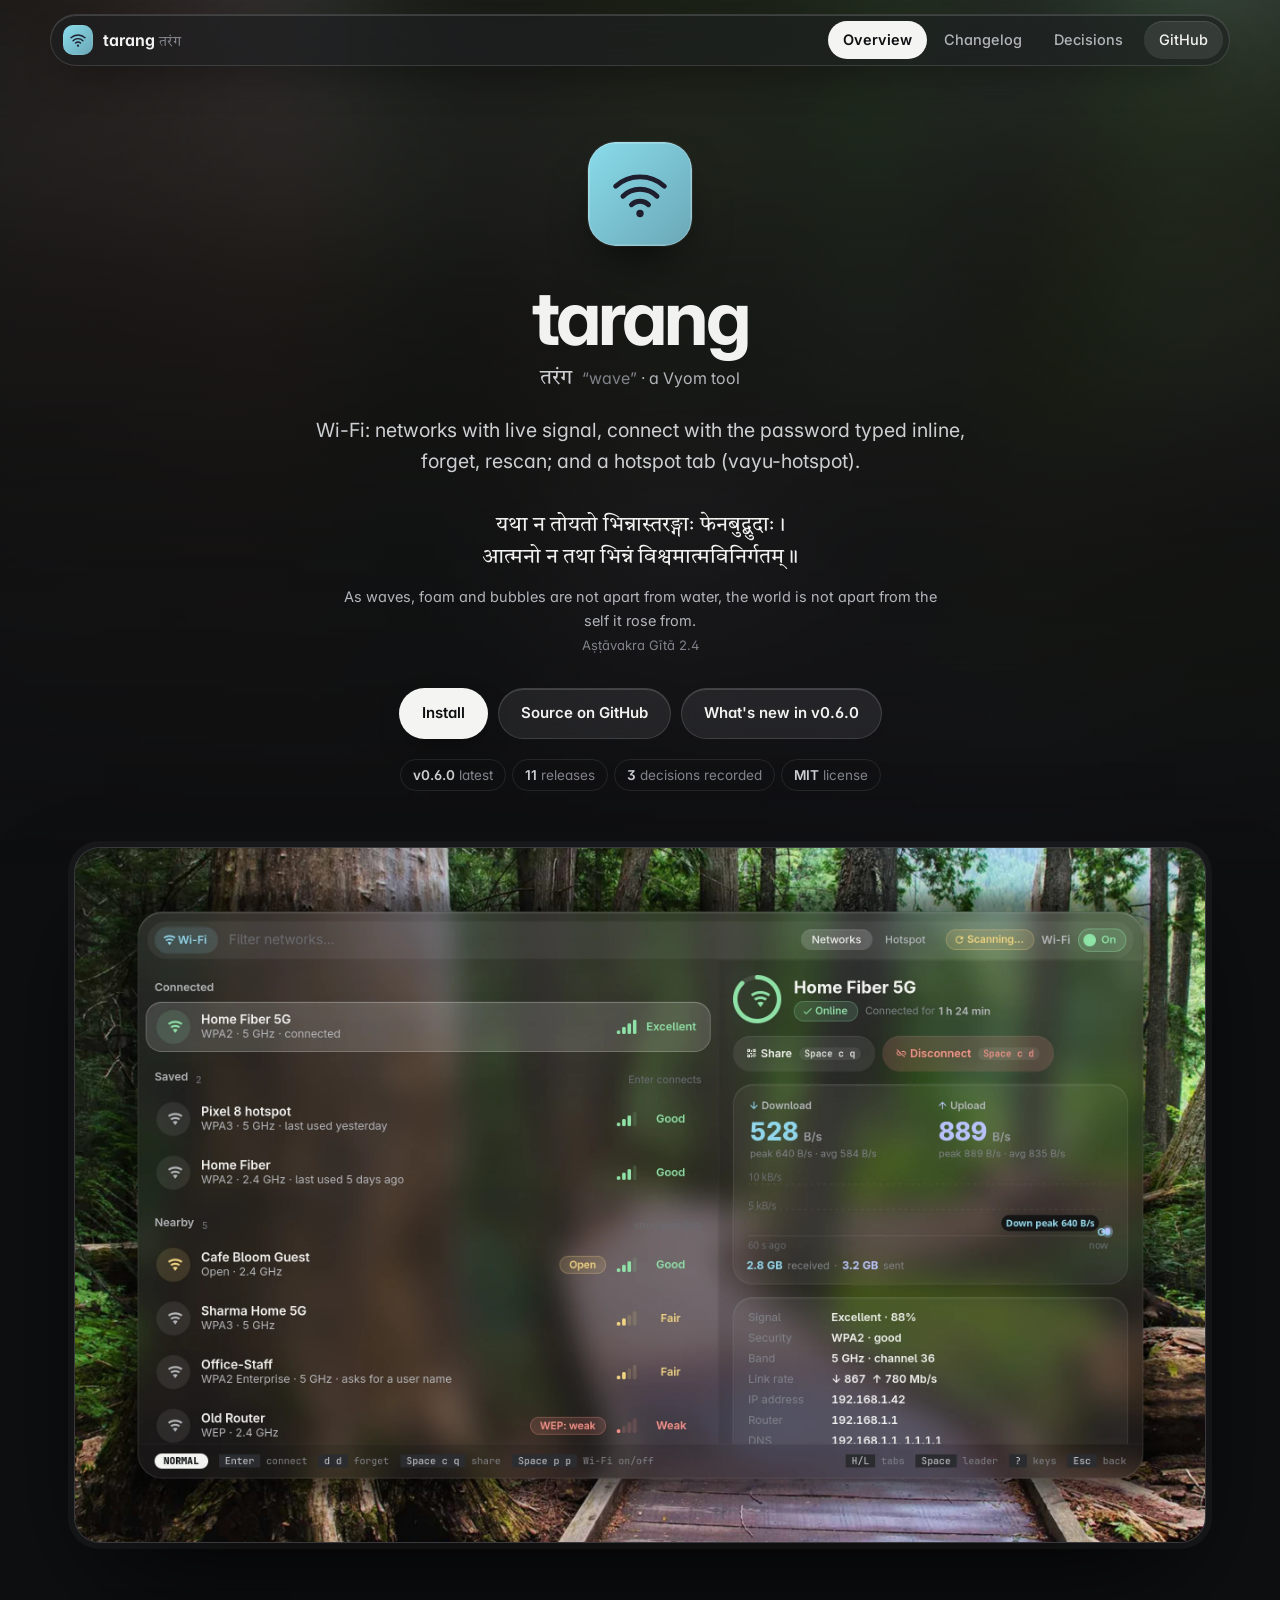
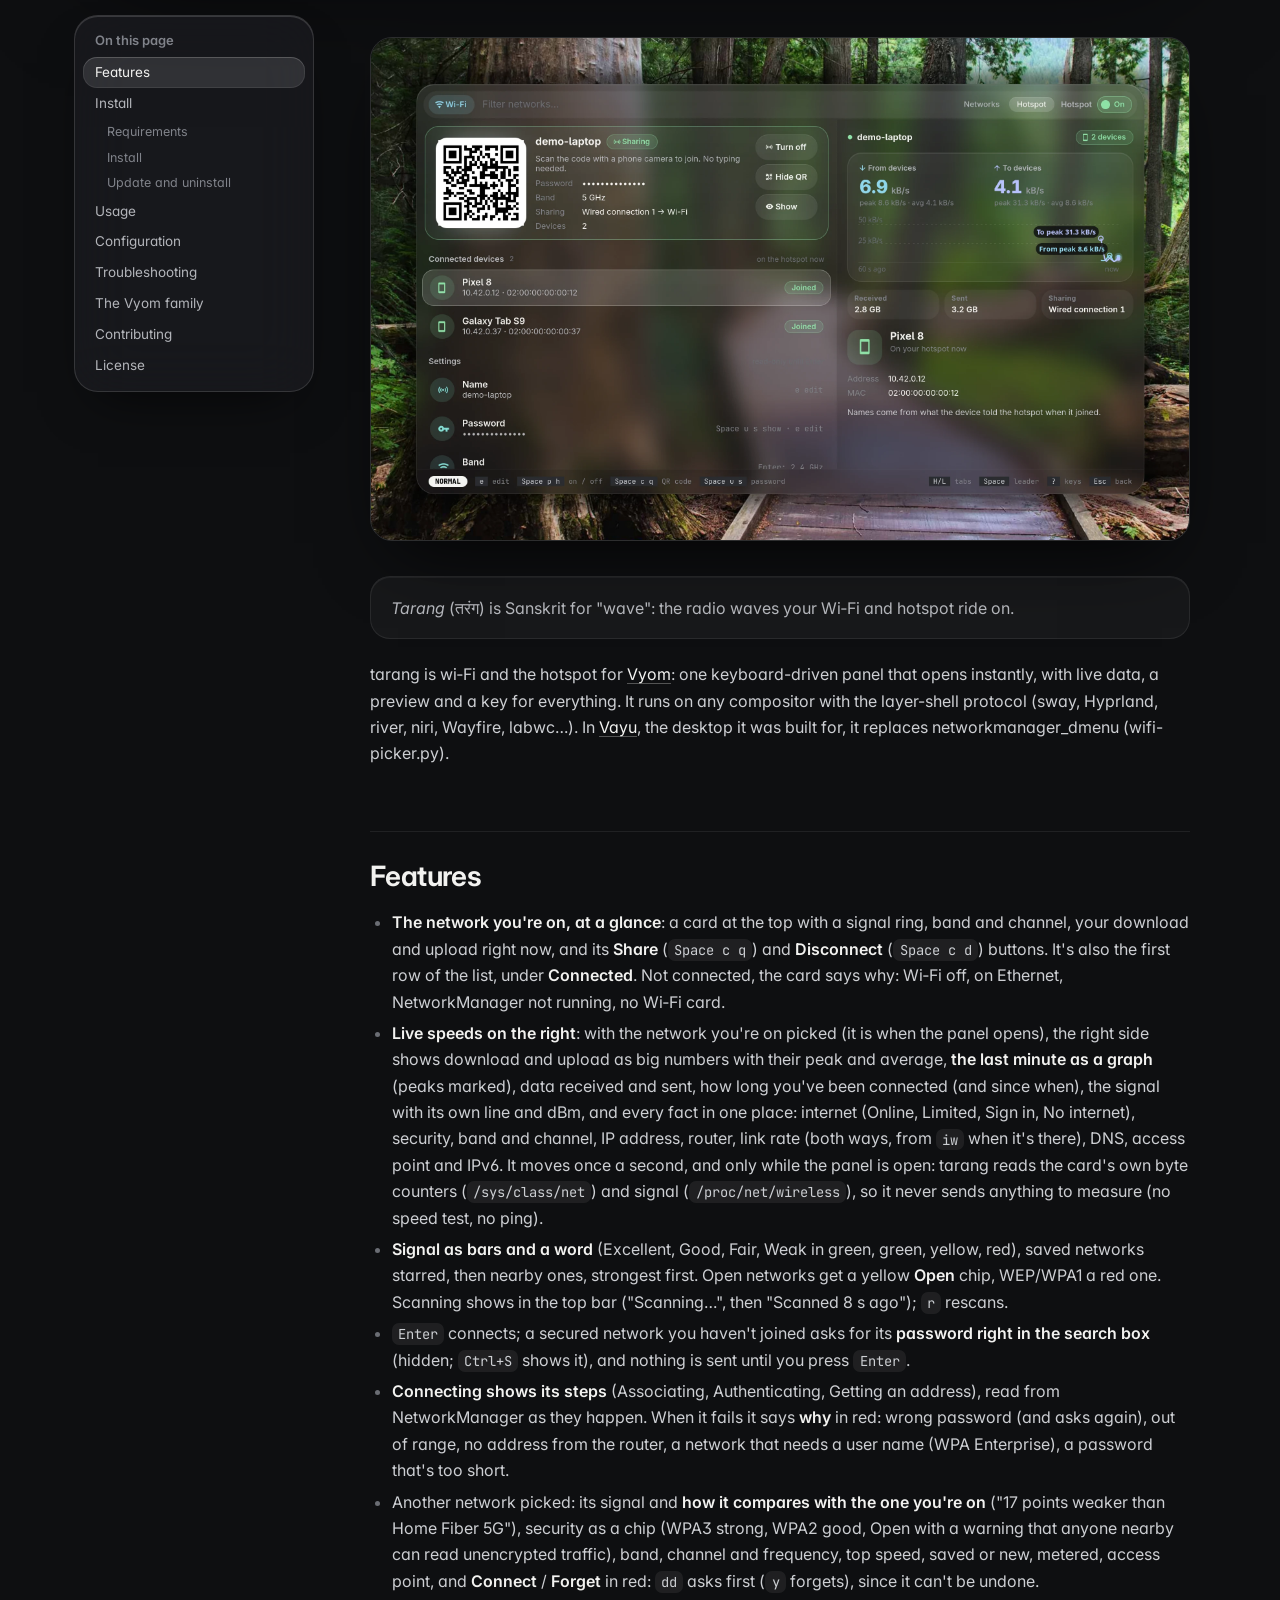
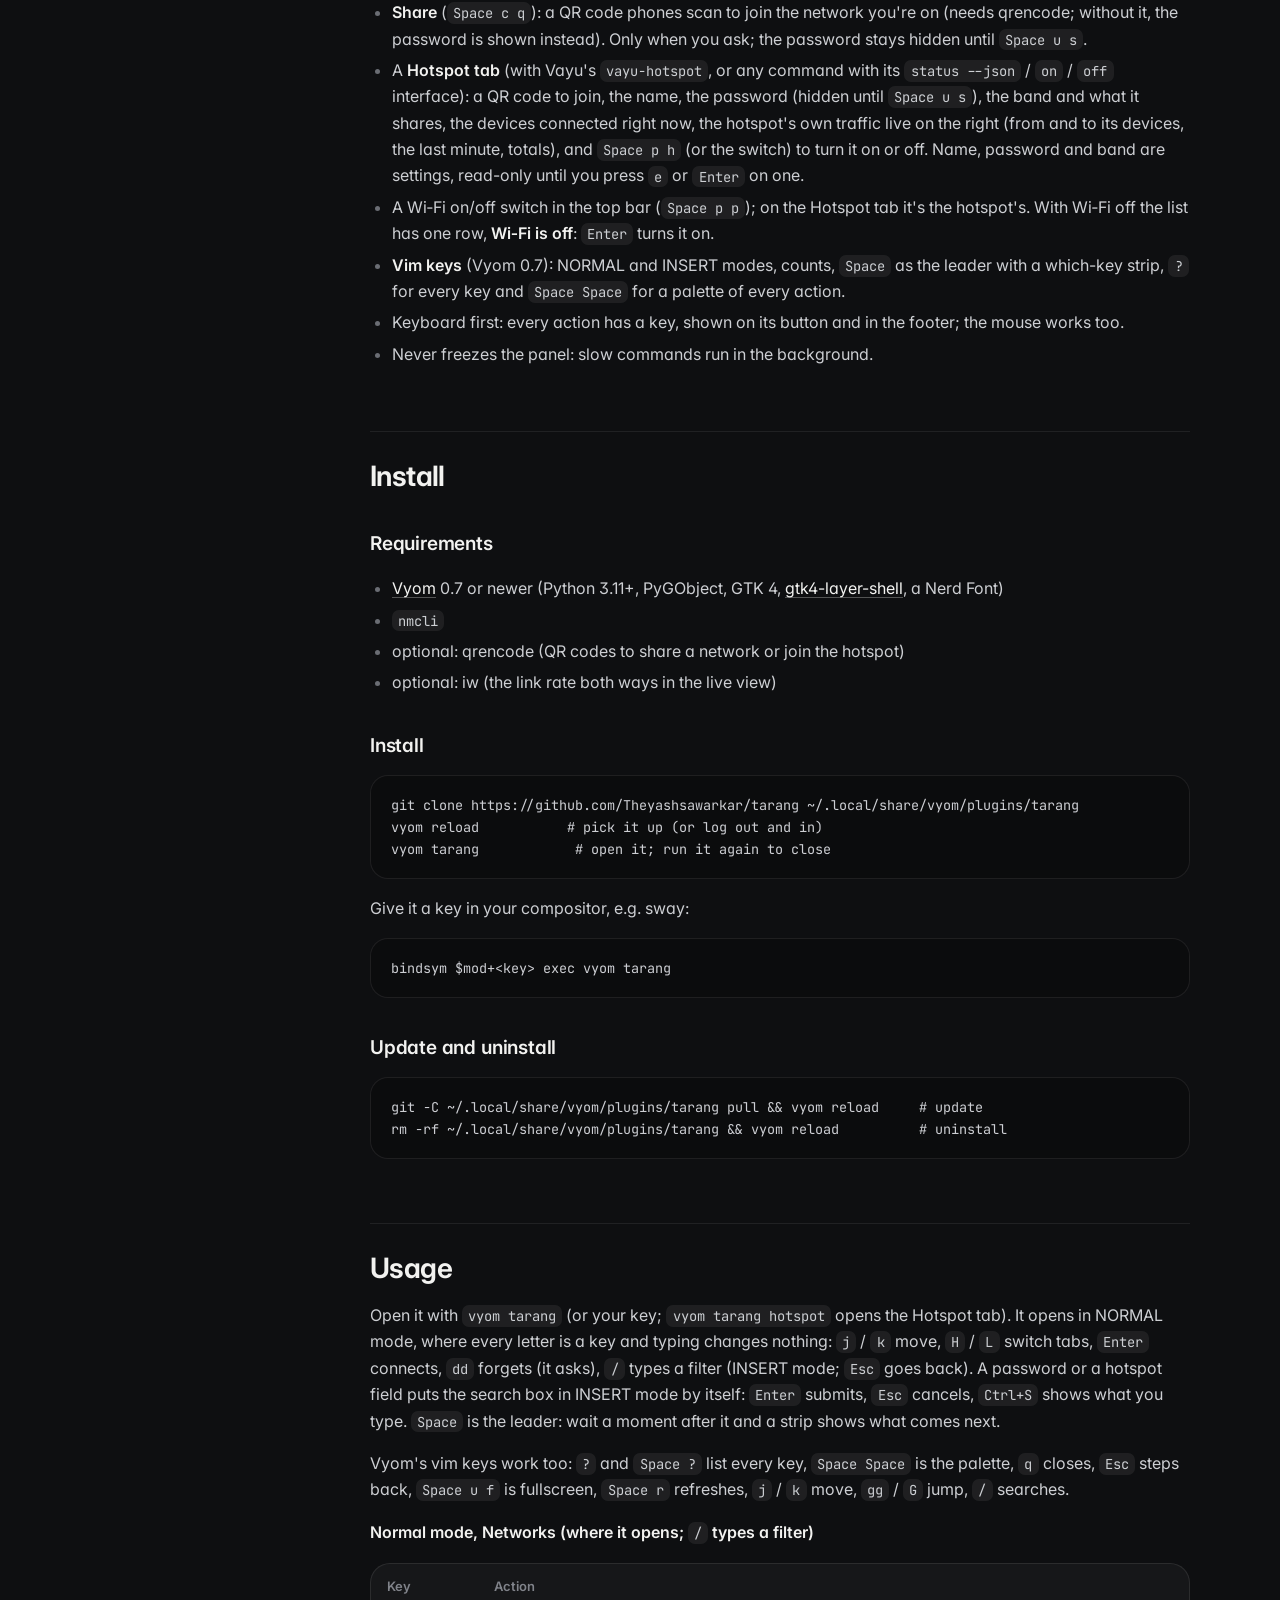
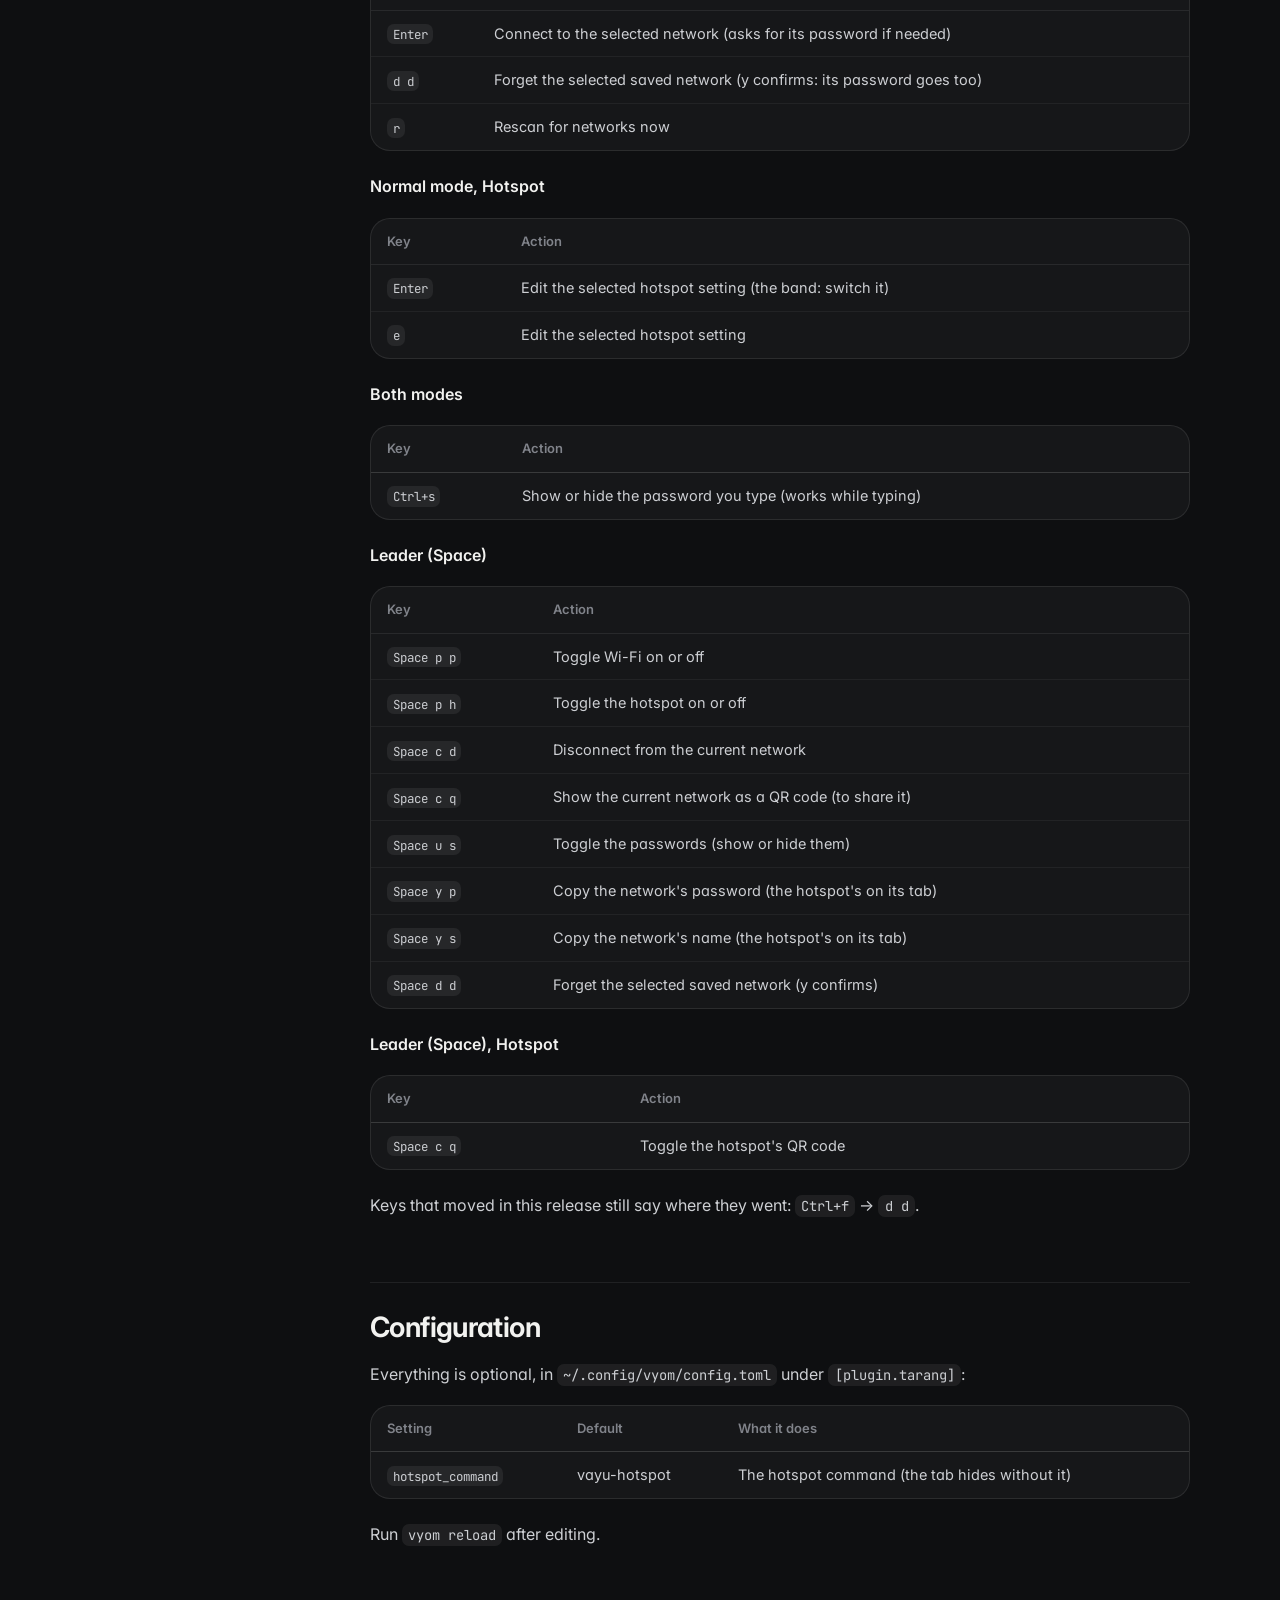
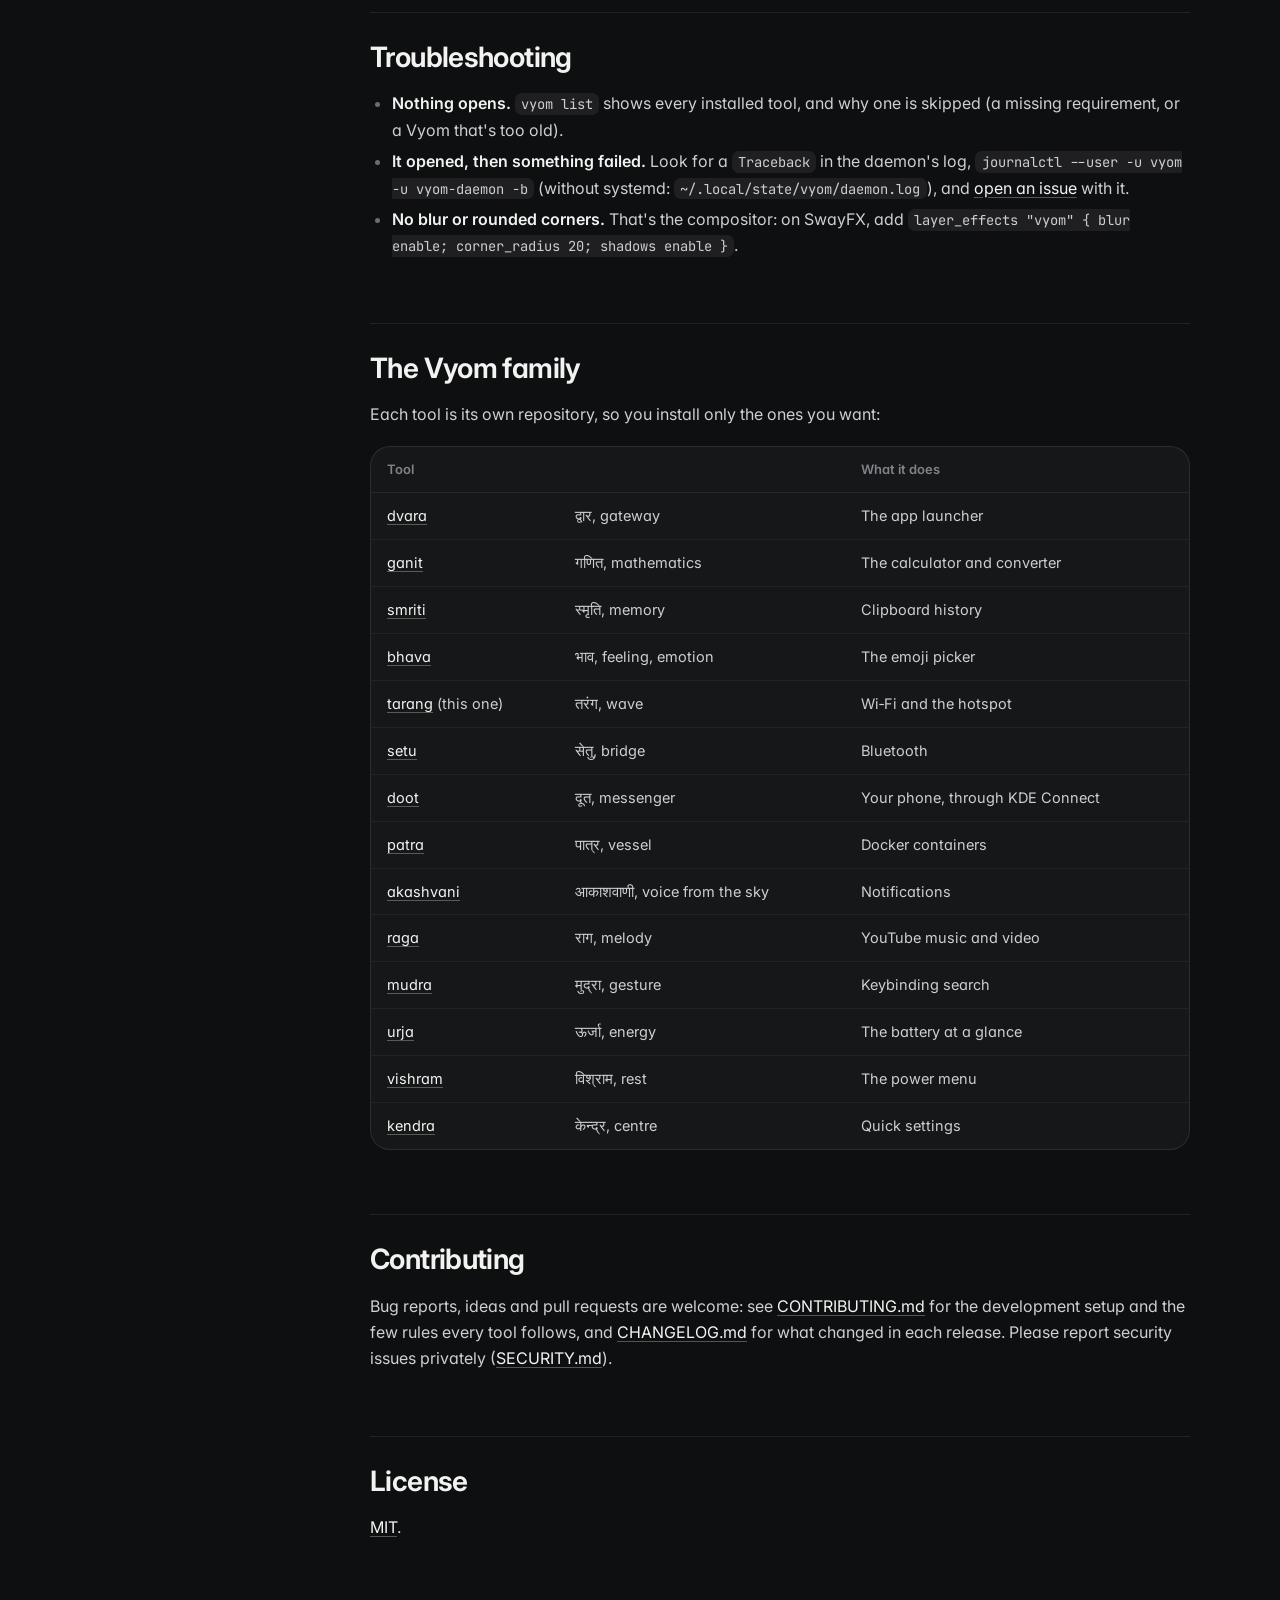
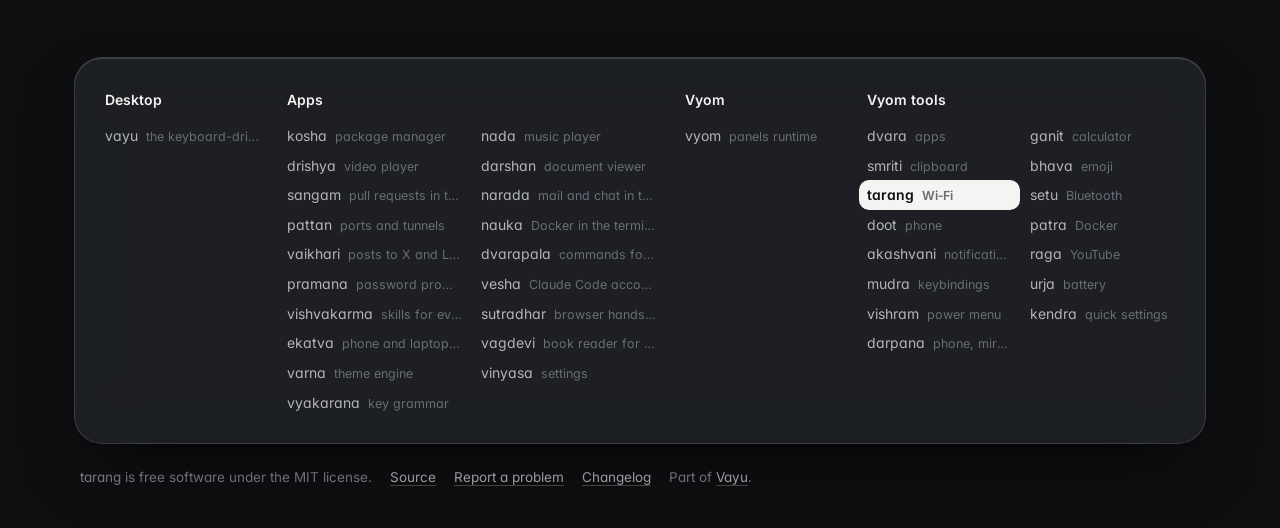
==== commit 73ff1385: "v0.6.0 Co-Authored-By: Claude Opus 5.5 <noreply@anthropic.com>" ====
--- a/docs/index.html
+++ b/docs/index.html
@@ -26,8 +26,8 @@
 <div class="sa"><b lang="sa">तरंग</b> <i>“wave”</i> · a Vyom tool</div>
 <p class="lead">Wi-Fi: networks with live signal, connect with the password typed inline, forget, rescan; and a hotspot tab (vayu-hotspot).</p>
 <figure class="shloka"><p lang="sa">यथा न तोयतो भिन्नास्तरङ्गाः फेनबुद्बुदाः ।<br>आत्मनो न तथा भिन्नं विश्वमात्मविनिर्गतम् ॥</p><figcaption>As waves, foam and bubbles are not apart from water, the world is not apart from the self it rose from. <cite>Aṣṭāvakra Gītā 2.4</cite></figcaption></figure>
-<div class="cta"><a class="btn primary" href="#install">Install</a><a class="btn" href="https://github.com/Theyashsawarkar/tarang">Source on GitHub</a><a class="btn" href="changelog.html">What's new in v0.5.0</a></div>
-<div class="meta"><span><b>v0.5.0</b> latest</span><span><b>10</b> releases</span><span><b>3</b> decisions recorded</span><span><b>MIT</b> license</span></div>
+<div class="cta"><a class="btn primary" href="#install">Install</a><a class="btn" href="https://github.com/Theyashsawarkar/tarang">Source on GitHub</a><a class="btn" href="changelog.html">What's new in v0.6.0</a></div>
+<div class="meta"><span><b>v0.6.0</b> latest</span><span><b>11</b> releases</span><span><b>3</b> decisions recorded</span><span><b>MIT</b> license</span></div>
 </header>
 <figure class="shot"><img src="assets/screenshots/tarang.webp" alt="tarang: the network you're on first in the list, then saved and nearby networks with signal bars; on the right its name with a signal ring, Online for 1 h 24 min, Share and Disconnect, live download and upload over the last minute, data received and sent, then signal, security, band, link rate, IP, router and DNS" fetchpriority="high"></figure>
 <div class="wrap"><aside class="toc"><b>On this page</b><a class="l2" href="#features">Features</a><a class="l2" href="#install">Install</a><a class="l3" href="#requirements">Requirements</a><a class="l3" href="#install">Install</a><a class="l3" href="#update-and-uninstall">Update and uninstall</a><a class="l2" href="#usage">Usage</a><a class="l2" href="#configuration">Configuration</a><a class="l2" href="#troubleshooting">Troubleshooting</a><a class="l2" href="#the-vyom-family">The Vyom family</a><a class="l2" href="#contributing">Contributing</a><a class="l2" href="#license">License</a></aside><article>
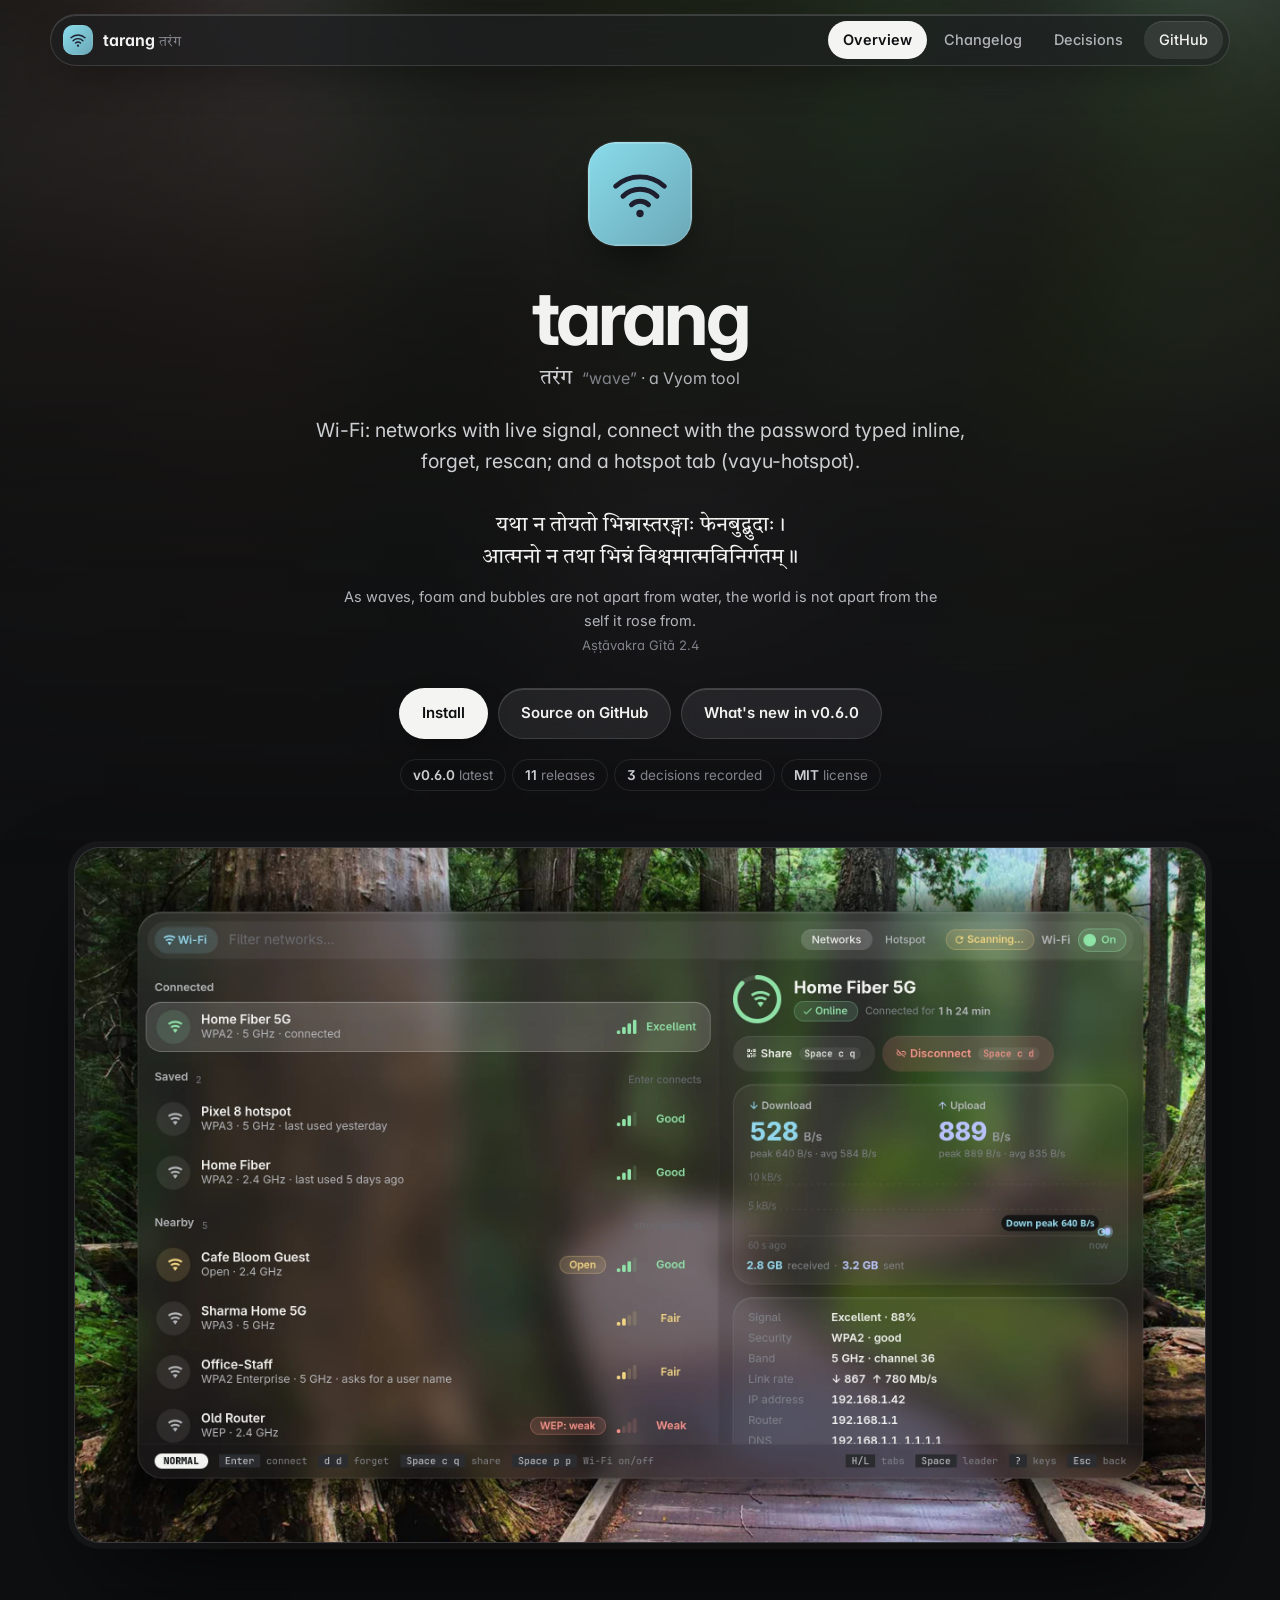
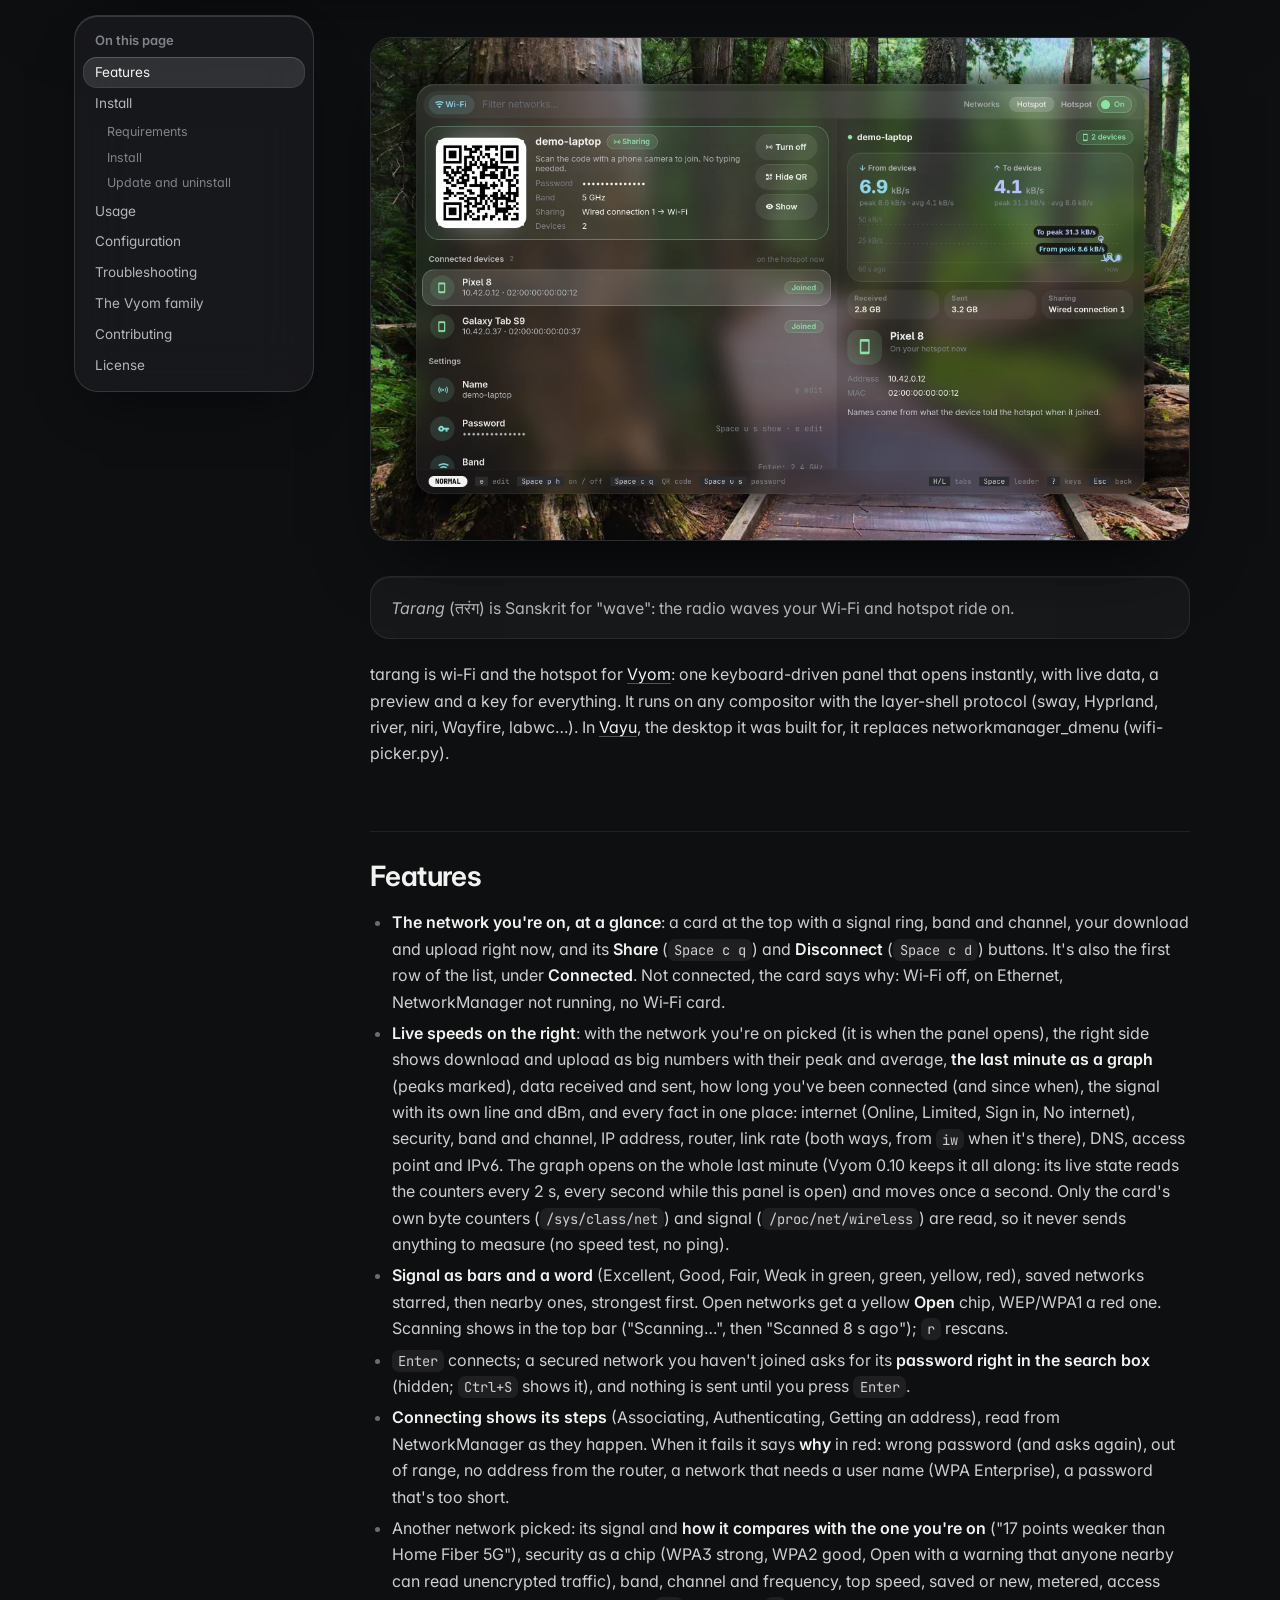
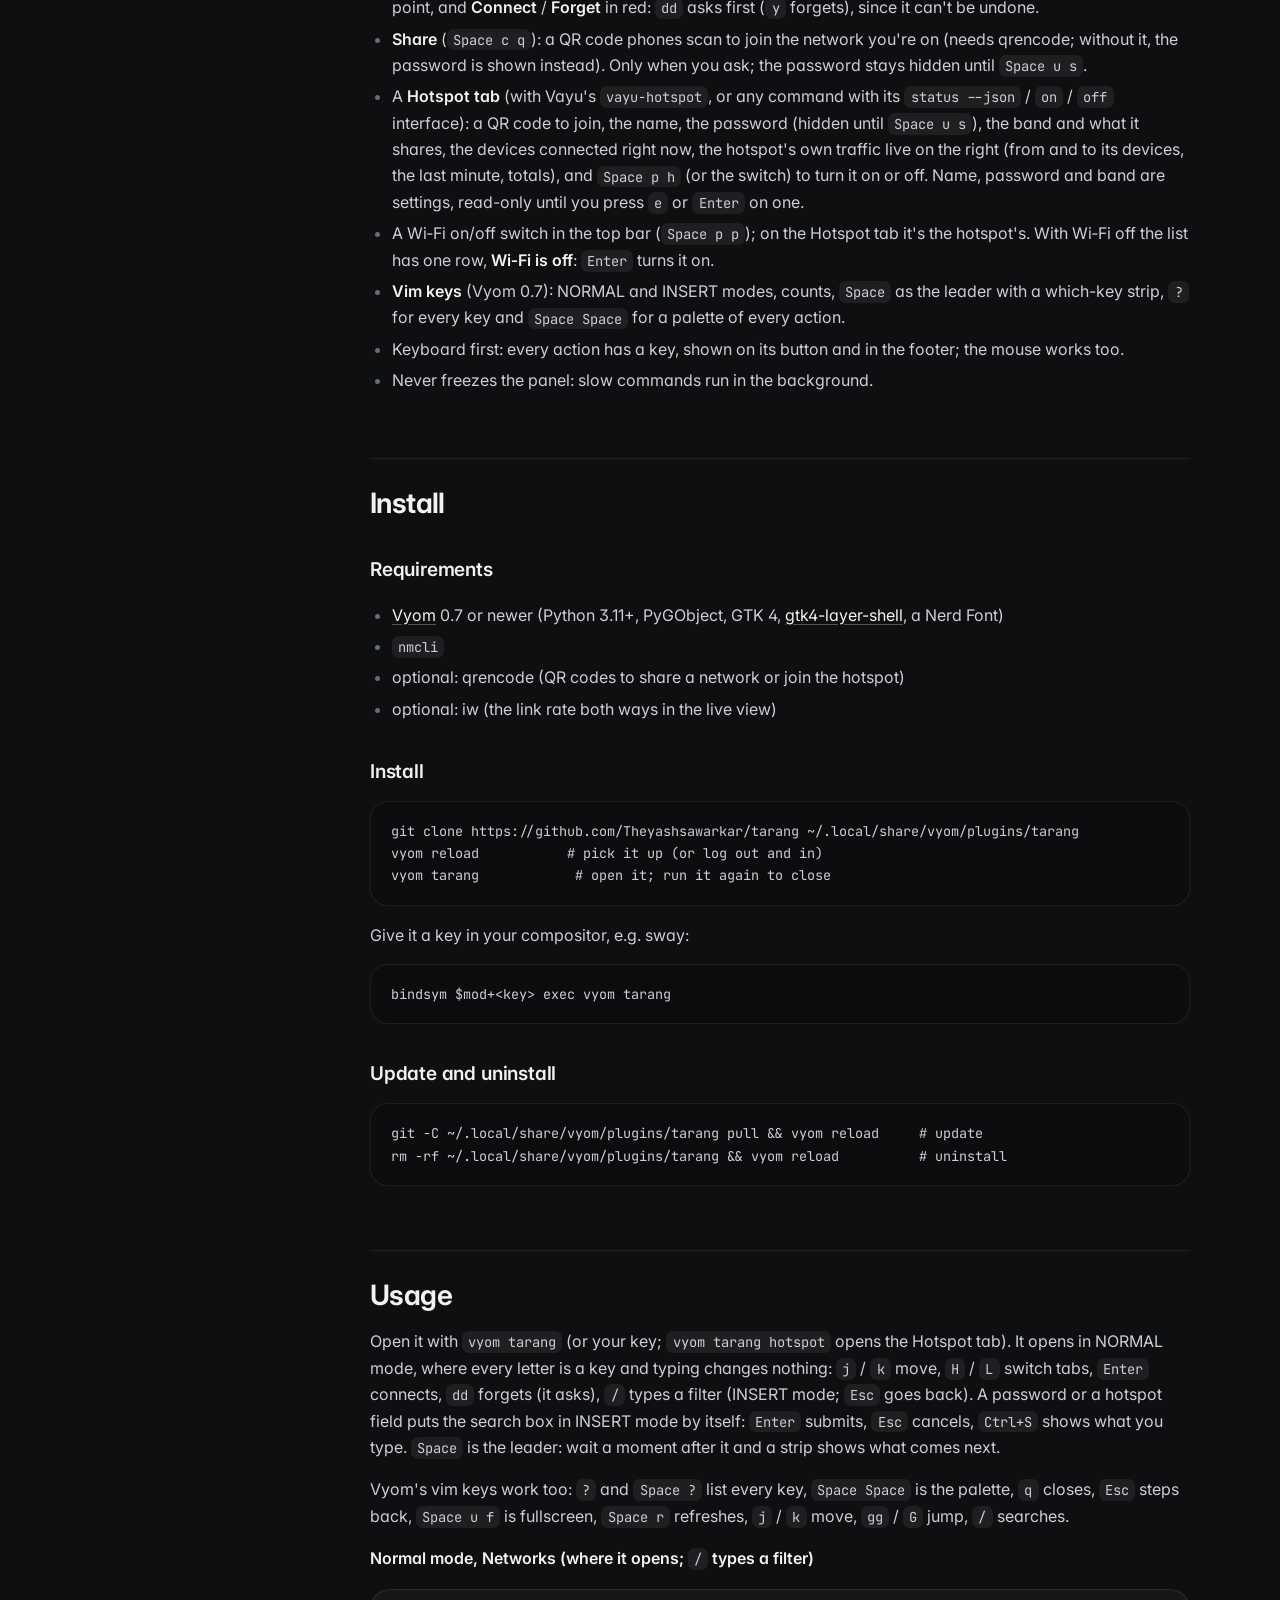
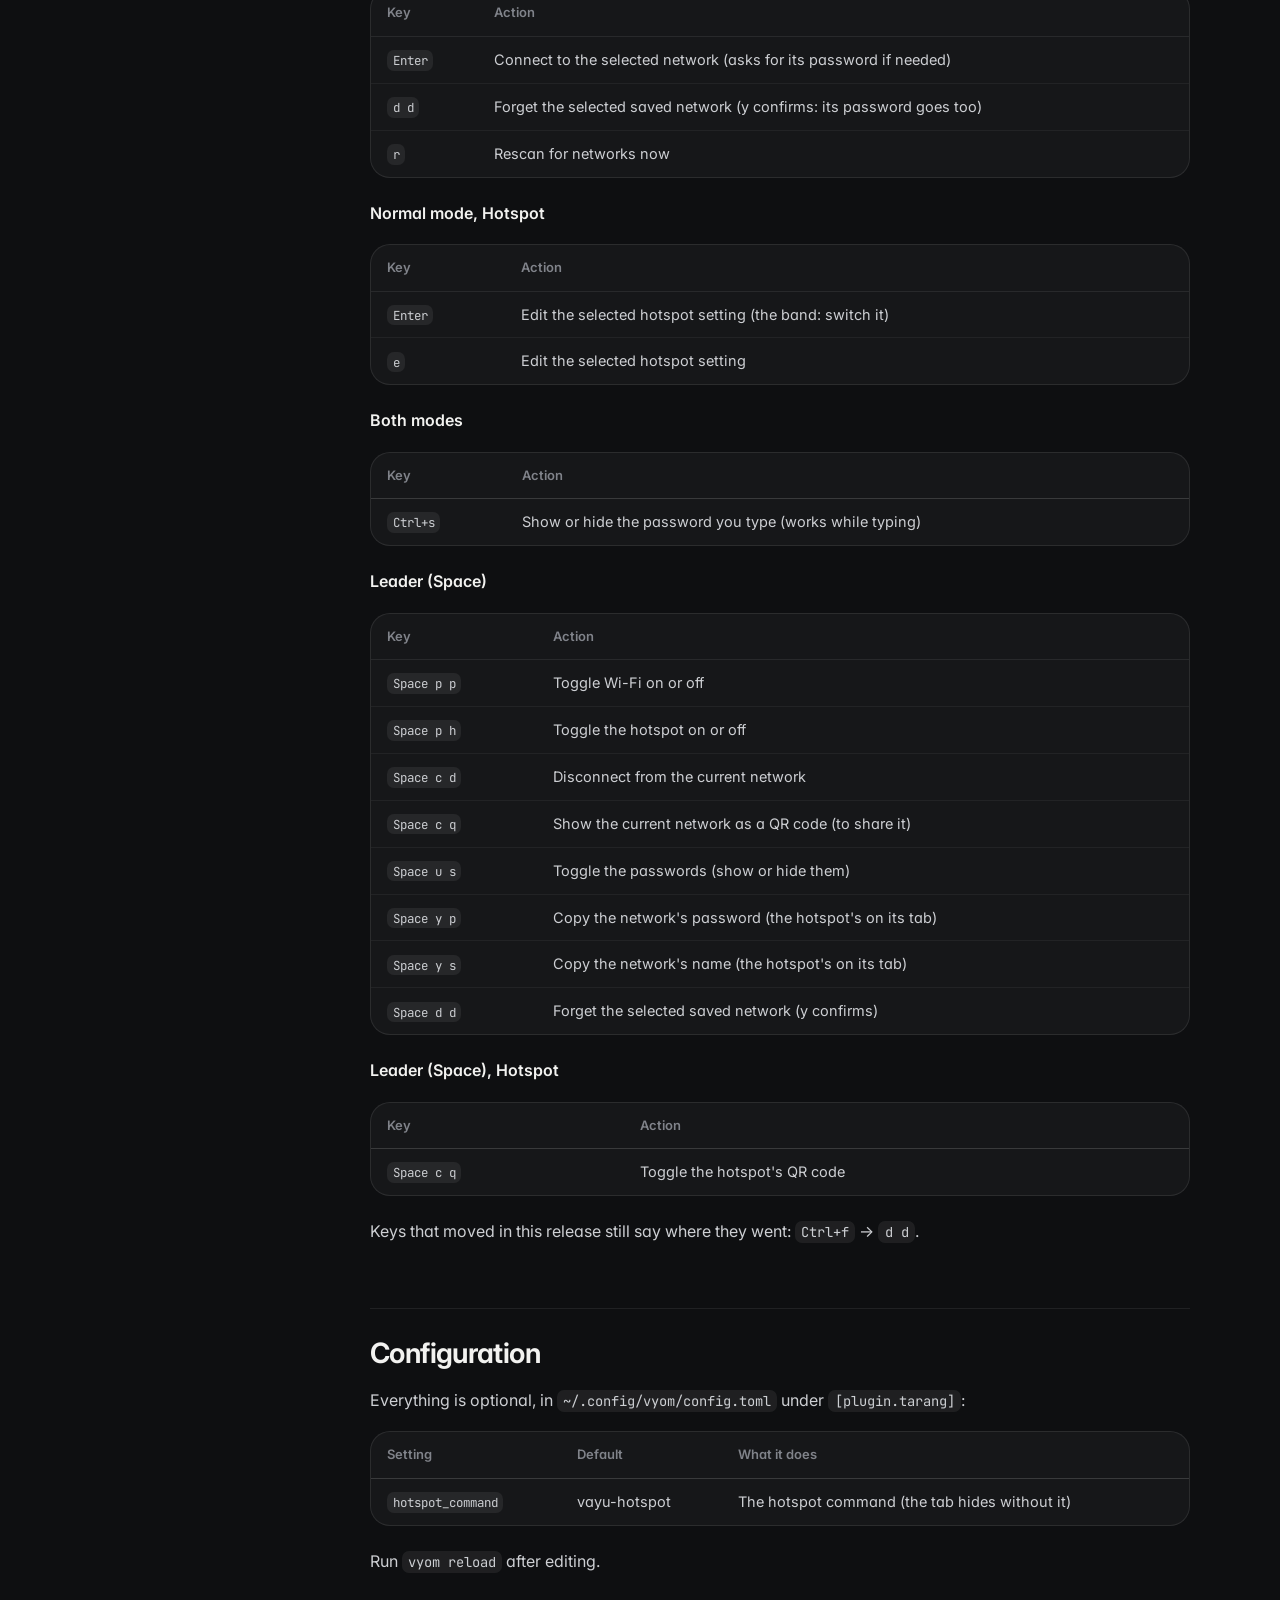
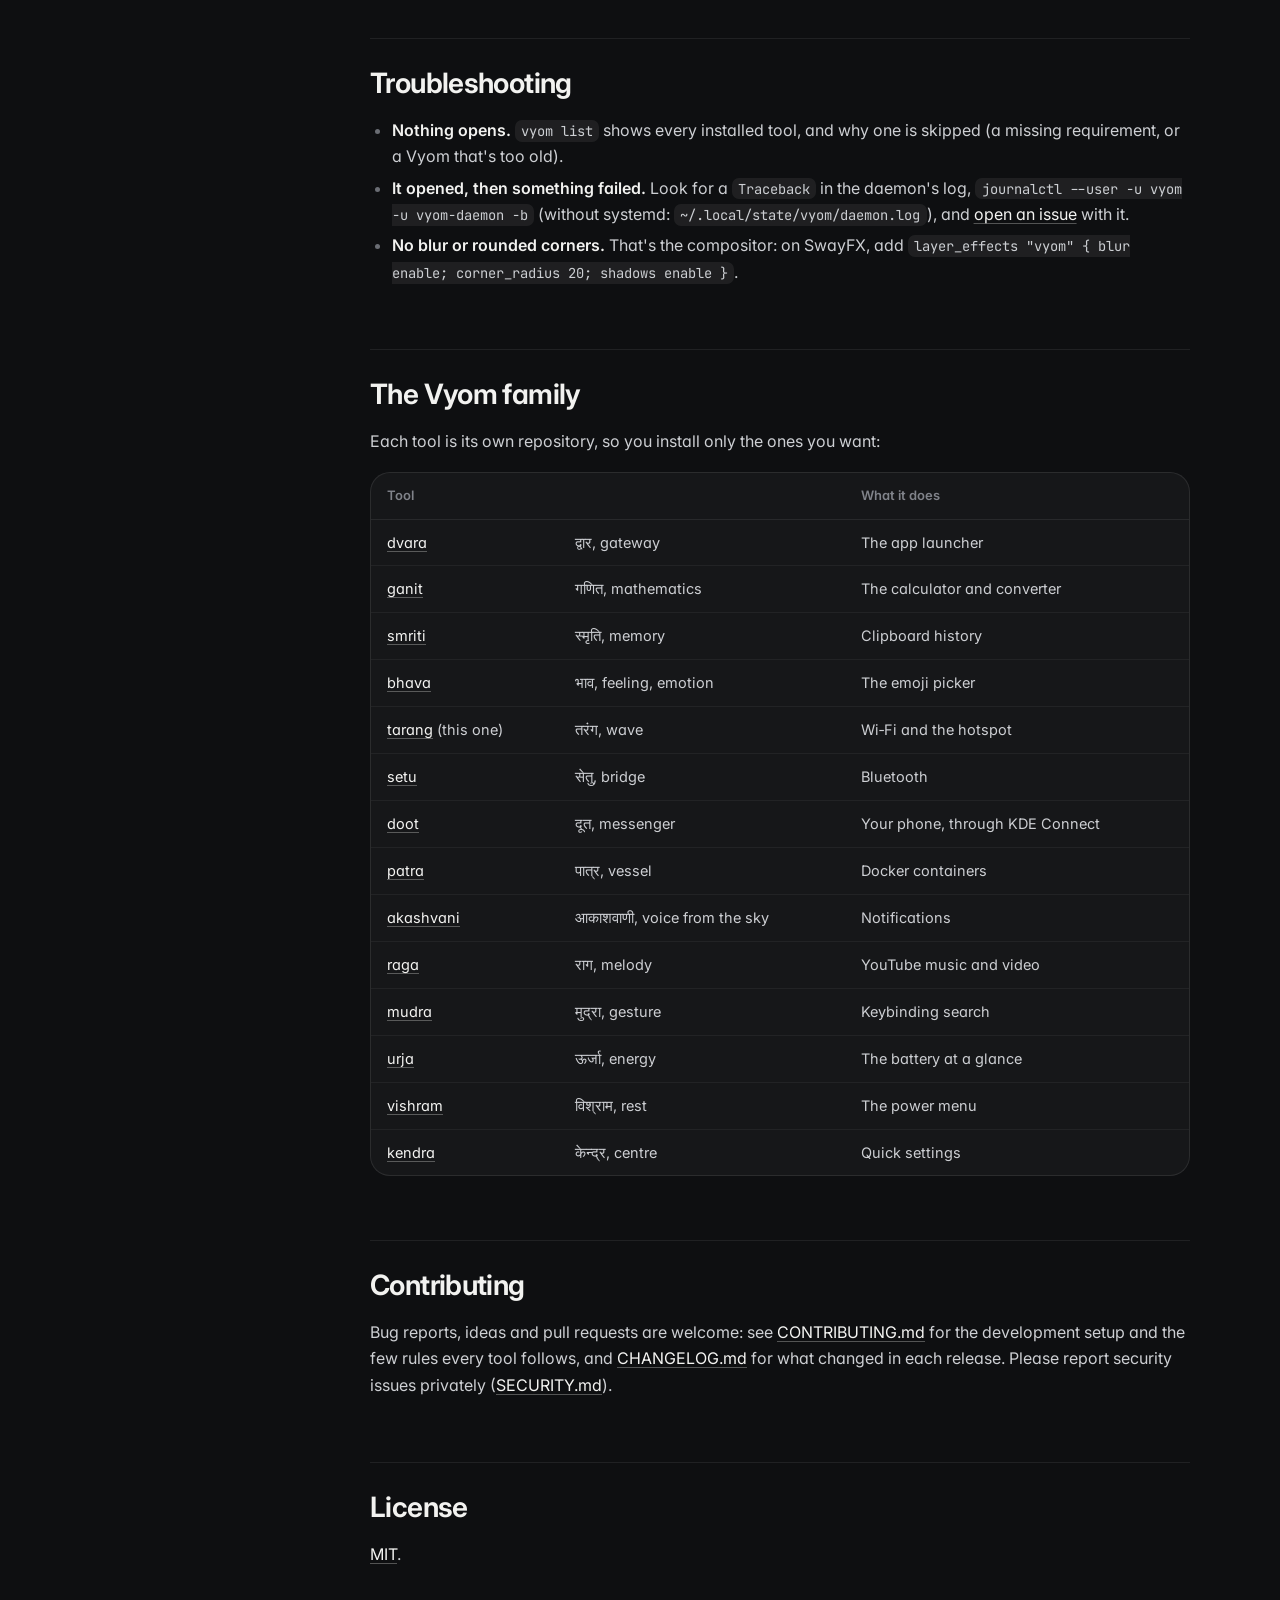
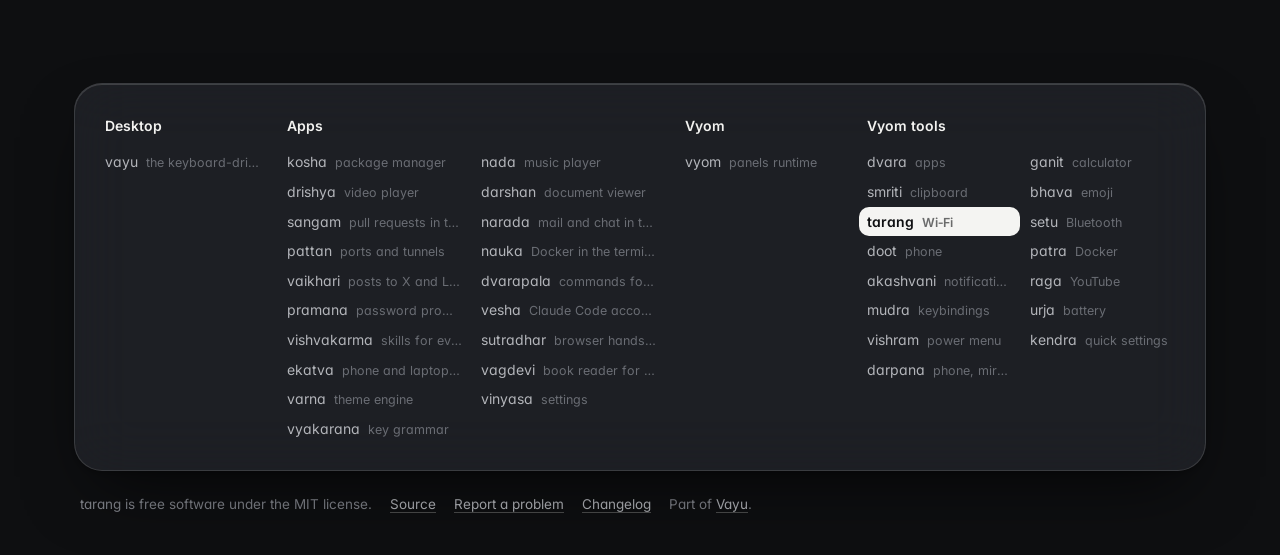
==== commit 5eb8c1d2: "The speed graph opens on the whole last minute (Vyom's net history) Co-Authored-By: Claude Opus 5.5 " ====
--- a/docs/index.html
+++ b/docs/index.html
@@ -37,7 +37,7 @@
 <blockquote><p><em>Tarang</em> (तरंग) is Sanskrit for "wave": the radio waves your Wi‑Fi and hotspot ride on.</p></blockquote>
 <p>tarang is wi‑Fi and the hotspot for <a href="https://github.com/Theyashsawarkar/vyom">Vyom</a>: one keyboard-driven panel that opens instantly, with live data, a preview and a key for everything. It runs on any compositor with the layer-shell protocol (sway, Hyprland, river, niri, Wayfire, labwc…). In <a href="https://github.com/Theyashsawarkar/vayu">Vayu</a>, the desktop it was built for, it replaces networkmanager_dmenu (wifi-picker.py).</p>
 <h2 id="features"><a class="anchor" href="#features">#</a>Features</h2>
-<ul><li><strong>The network you're on, at a glance</strong>: a card at the top with a signal ring, band and channel, your download and upload right now, and its <strong>Share</strong> (<code>Space c q</code>) and <strong>Disconnect</strong> (<code>Space c d</code>) buttons. It's also the first row of the list, under <strong>Connected</strong>. Not connected, the card says why: Wi‑Fi off, on Ethernet, NetworkManager not running, no Wi‑Fi card.</li><li><strong>Live speeds on the right</strong>: with the network you're on picked (it is when the panel opens), the right side shows download and upload as big numbers with their peak and average, <strong>the last minute as a graph</strong> (peaks marked), data received and sent, how long you've been connected (and since when), the signal with its own line and dBm, and every fact in one place: internet (Online, Limited, Sign in, No internet), security, band and channel, IP address, router, link rate (both ways, from <code>iw</code> when it's there), DNS, access point and IPv6. It moves once a second, and only while the panel is open: tarang reads the card's own byte counters (<code>/sys/class/net</code>) and signal (<code>/proc/net/wireless</code>), so it never sends anything to measure (no speed test, no ping).</li><li><strong>Signal as bars and a word</strong> (Excellent, Good, Fair, Weak in green, green, yellow, red), saved networks starred, then nearby ones, strongest first. Open networks get a yellow <strong>Open</strong> chip, WEP/WPA1 a red one. Scanning shows in the top bar ("Scanning…", then "Scanned 8 s ago"); <code>r</code> rescans.</li><li><code>Enter</code> connects; a secured network you haven't joined asks for its <strong>password right in the search box</strong> (hidden; <code>Ctrl+S</code> shows it), and nothing is sent until you press <code>Enter</code>.</li><li><strong>Connecting shows its steps</strong> (Associating, Authenticating, Getting an address), read from NetworkManager as they happen. When it fails it says <strong>why</strong> in red: wrong password (and asks again), out of range, no address from the router, a network that needs a user name (WPA Enterprise), a password that's too short.</li><li>Another network picked: its signal and <strong>how it compares with the one you're on</strong> ("17 points weaker than Home Fiber 5G"), security as a chip (WPA3 strong, WPA2 good, Open with a warning that anyone nearby can read unencrypted traffic), band, channel and frequency, top speed, saved or new, metered, access point, and <strong>Connect</strong> / <strong>Forget</strong> in red: <code>dd</code> asks first (<code>y</code> forgets), since it can't be undone.</li><li><strong>Share</strong> (<code>Space c q</code>): a QR code phones scan to join the network you're on (needs qrencode; without it, the password is shown instead). Only when you ask; the password stays hidden until <code>Space u s</code>.</li><li>A <strong>Hotspot tab</strong> (with Vayu's <code>vayu-hotspot</code>, or any command with its <code>status --json</code> / <code>on</code> / <code>off</code> interface): a QR code to join, the name, the password (hidden until <code>Space u s</code>), the band and what it shares, the devices connected right now, the hotspot's own traffic live on the right (from and to its devices, the last minute, totals), and <code>Space p h</code> (or the switch) to turn it on or off. Name, password and band are settings, read-only until you press <code>e</code> or <code>Enter</code> on one.</li><li>A Wi‑Fi on/off switch in the top bar (<code>Space p p</code>); on the Hotspot tab it's the hotspot's. With Wi‑Fi off the list has one row, <strong>Wi‑Fi is off</strong>: <code>Enter</code> turns it on.</li><li><strong>Vim keys</strong> (Vyom 0.7): NORMAL and INSERT modes, counts, <code>Space</code> as the leader with a which-key strip, <code>?</code> for every key and <code>Space Space</code> for a palette of every action.</li><li>Keyboard first: every action has a key, shown on its button and in the footer; the mouse works too.</li><li>Never freezes the panel: slow commands run in the background.</li></ul>
+<ul><li><strong>The network you're on, at a glance</strong>: a card at the top with a signal ring, band and channel, your download and upload right now, and its <strong>Share</strong> (<code>Space c q</code>) and <strong>Disconnect</strong> (<code>Space c d</code>) buttons. It's also the first row of the list, under <strong>Connected</strong>. Not connected, the card says why: Wi‑Fi off, on Ethernet, NetworkManager not running, no Wi‑Fi card.</li><li><strong>Live speeds on the right</strong>: with the network you're on picked (it is when the panel opens), the right side shows download and upload as big numbers with their peak and average, <strong>the last minute as a graph</strong> (peaks marked), data received and sent, how long you've been connected (and since when), the signal with its own line and dBm, and every fact in one place: internet (Online, Limited, Sign in, No internet), security, band and channel, IP address, router, link rate (both ways, from <code>iw</code> when it's there), DNS, access point and IPv6. The graph opens on the whole last minute (Vyom 0.10 keeps it all along: its live state reads the counters every 2 s, every second while this panel is open) and moves once a second. Only the card's own byte counters (<code>/sys/class/net</code>) and signal (<code>/proc/net/wireless</code>) are read, so it never sends anything to measure (no speed test, no ping).</li><li><strong>Signal as bars and a word</strong> (Excellent, Good, Fair, Weak in green, green, yellow, red), saved networks starred, then nearby ones, strongest first. Open networks get a yellow <strong>Open</strong> chip, WEP/WPA1 a red one. Scanning shows in the top bar ("Scanning…", then "Scanned 8 s ago"); <code>r</code> rescans.</li><li><code>Enter</code> connects; a secured network you haven't joined asks for its <strong>password right in the search box</strong> (hidden; <code>Ctrl+S</code> shows it), and nothing is sent until you press <code>Enter</code>.</li><li><strong>Connecting shows its steps</strong> (Associating, Authenticating, Getting an address), read from NetworkManager as they happen. When it fails it says <strong>why</strong> in red: wrong password (and asks again), out of range, no address from the router, a network that needs a user name (WPA Enterprise), a password that's too short.</li><li>Another network picked: its signal and <strong>how it compares with the one you're on</strong> ("17 points weaker than Home Fiber 5G"), security as a chip (WPA3 strong, WPA2 good, Open with a warning that anyone nearby can read unencrypted traffic), band, channel and frequency, top speed, saved or new, metered, access point, and <strong>Connect</strong> / <strong>Forget</strong> in red: <code>dd</code> asks first (<code>y</code> forgets), since it can't be undone.</li><li><strong>Share</strong> (<code>Space c q</code>): a QR code phones scan to join the network you're on (needs qrencode; without it, the password is shown instead). Only when you ask; the password stays hidden until <code>Space u s</code>.</li><li>A <strong>Hotspot tab</strong> (with Vayu's <code>vayu-hotspot</code>, or any command with its <code>status --json</code> / <code>on</code> / <code>off</code> interface): a QR code to join, the name, the password (hidden until <code>Space u s</code>), the band and what it shares, the devices connected right now, the hotspot's own traffic live on the right (from and to its devices, the last minute, totals), and <code>Space p h</code> (or the switch) to turn it on or off. Name, password and band are settings, read-only until you press <code>e</code> or <code>Enter</code> on one.</li><li>A Wi‑Fi on/off switch in the top bar (<code>Space p p</code>); on the Hotspot tab it's the hotspot's. With Wi‑Fi off the list has one row, <strong>Wi‑Fi is off</strong>: <code>Enter</code> turns it on.</li><li><strong>Vim keys</strong> (Vyom 0.7): NORMAL and INSERT modes, counts, <code>Space</code> as the leader with a which-key strip, <code>?</code> for every key and <code>Space Space</code> for a palette of every action.</li><li>Keyboard first: every action has a key, shown on its button and in the footer; the mouse works too.</li><li>Never freezes the panel: slow commands run in the background.</li></ul>
 <h2 id="install"><a class="anchor" href="#install">#</a>Install</h2>
 <h3 id="requirements"><a class="anchor" href="#requirements">#</a>Requirements</h3>
 <ul><li><a href="https://github.com/Theyashsawarkar/vyom">Vyom</a> 0.7 or newer (Python 3.11+, PyGObject, GTK 4, <a href="https://github.com/wmww/gtk4-layer-shell">gtk4-layer-shell</a>, a Nerd Font)</li><li><code>nmcli</code></li><li>optional: qrencode (QR codes to share a network or join the hotspot)</li><li>optional: iw (the link rate both ways in the live view)</li></ul>
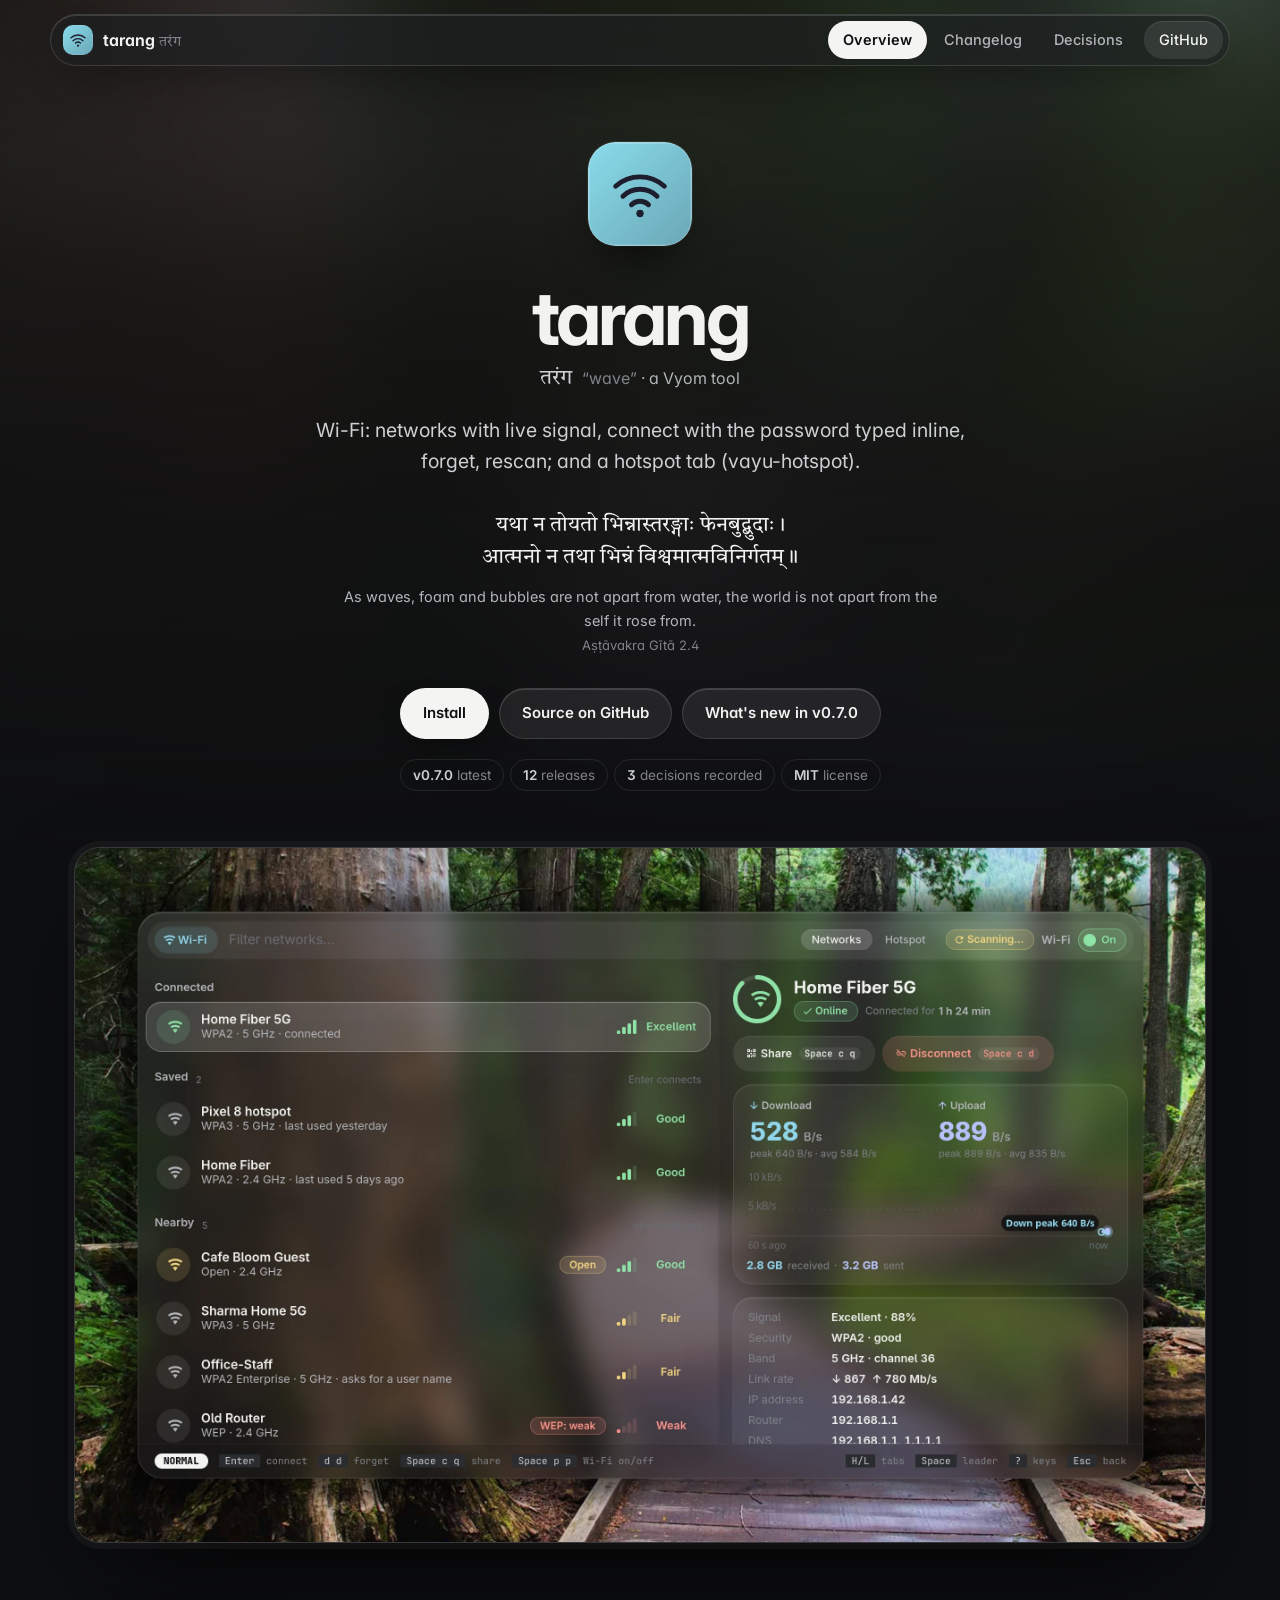
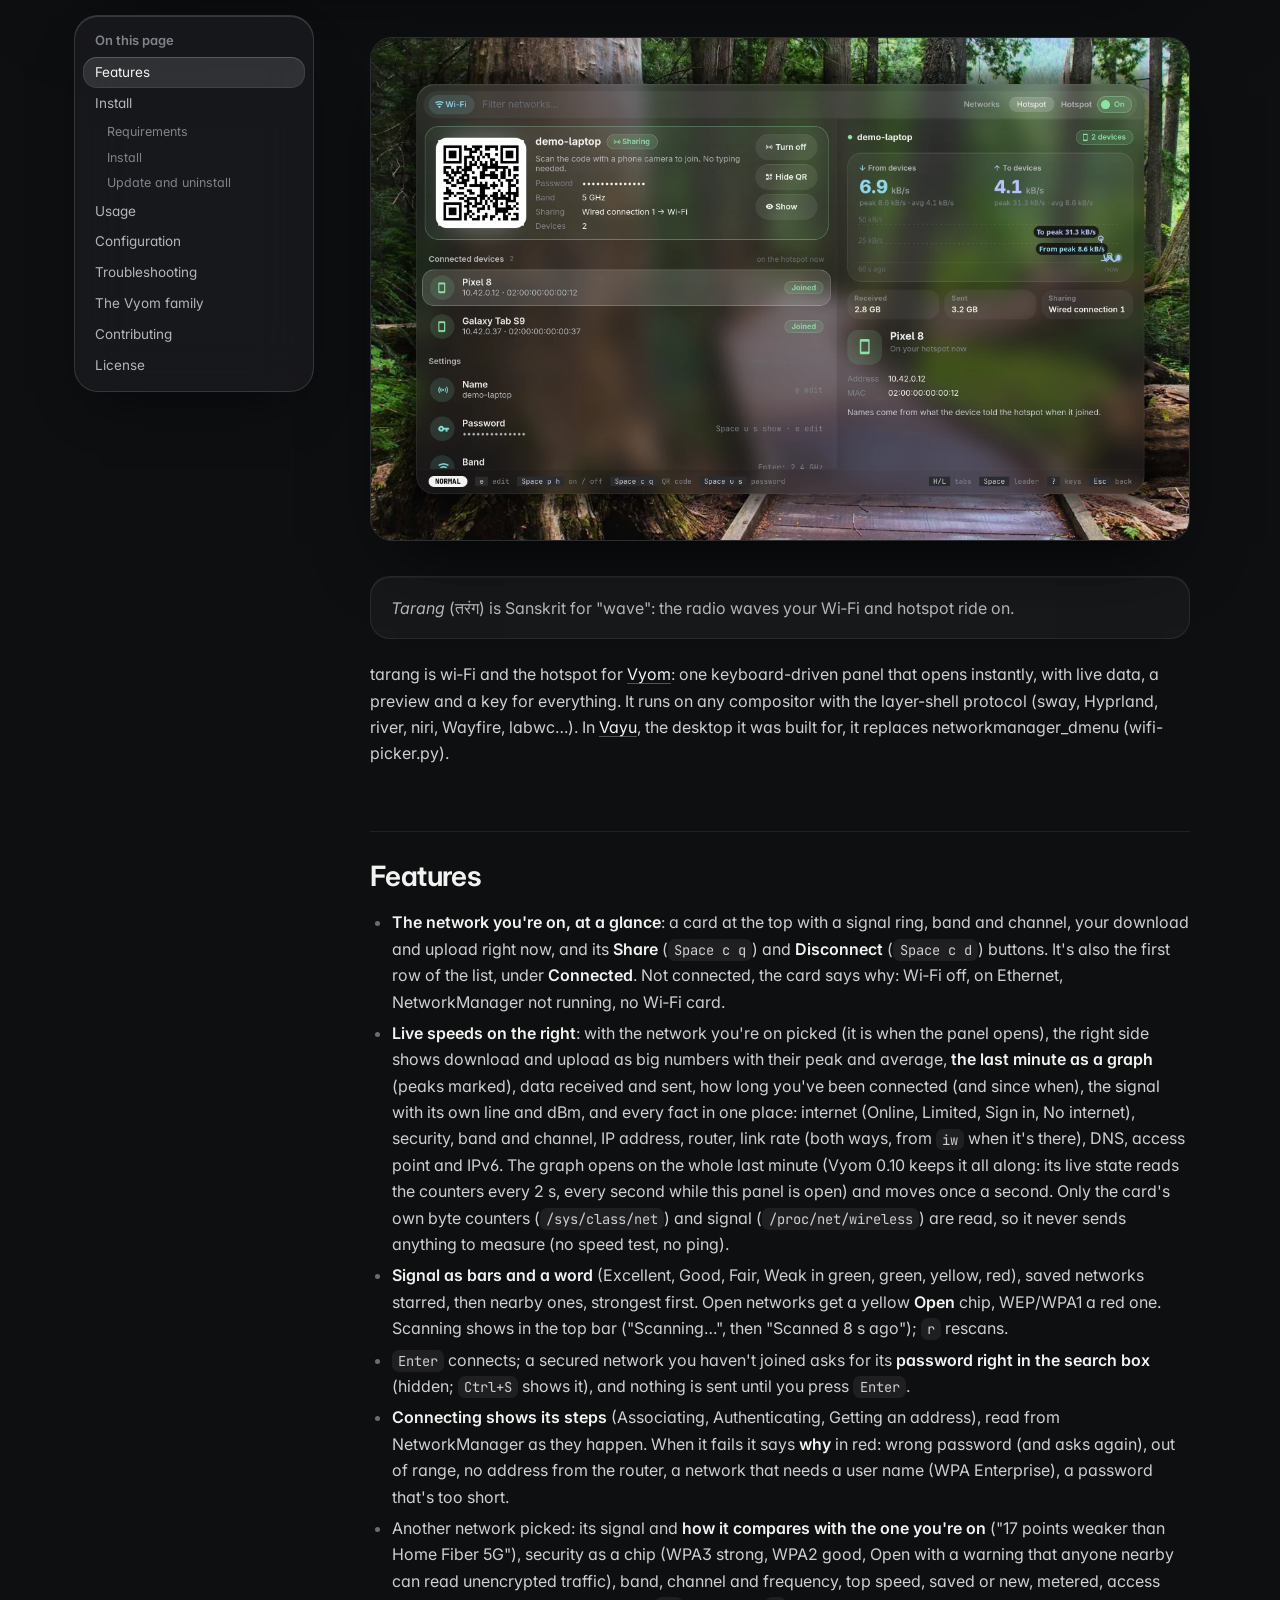
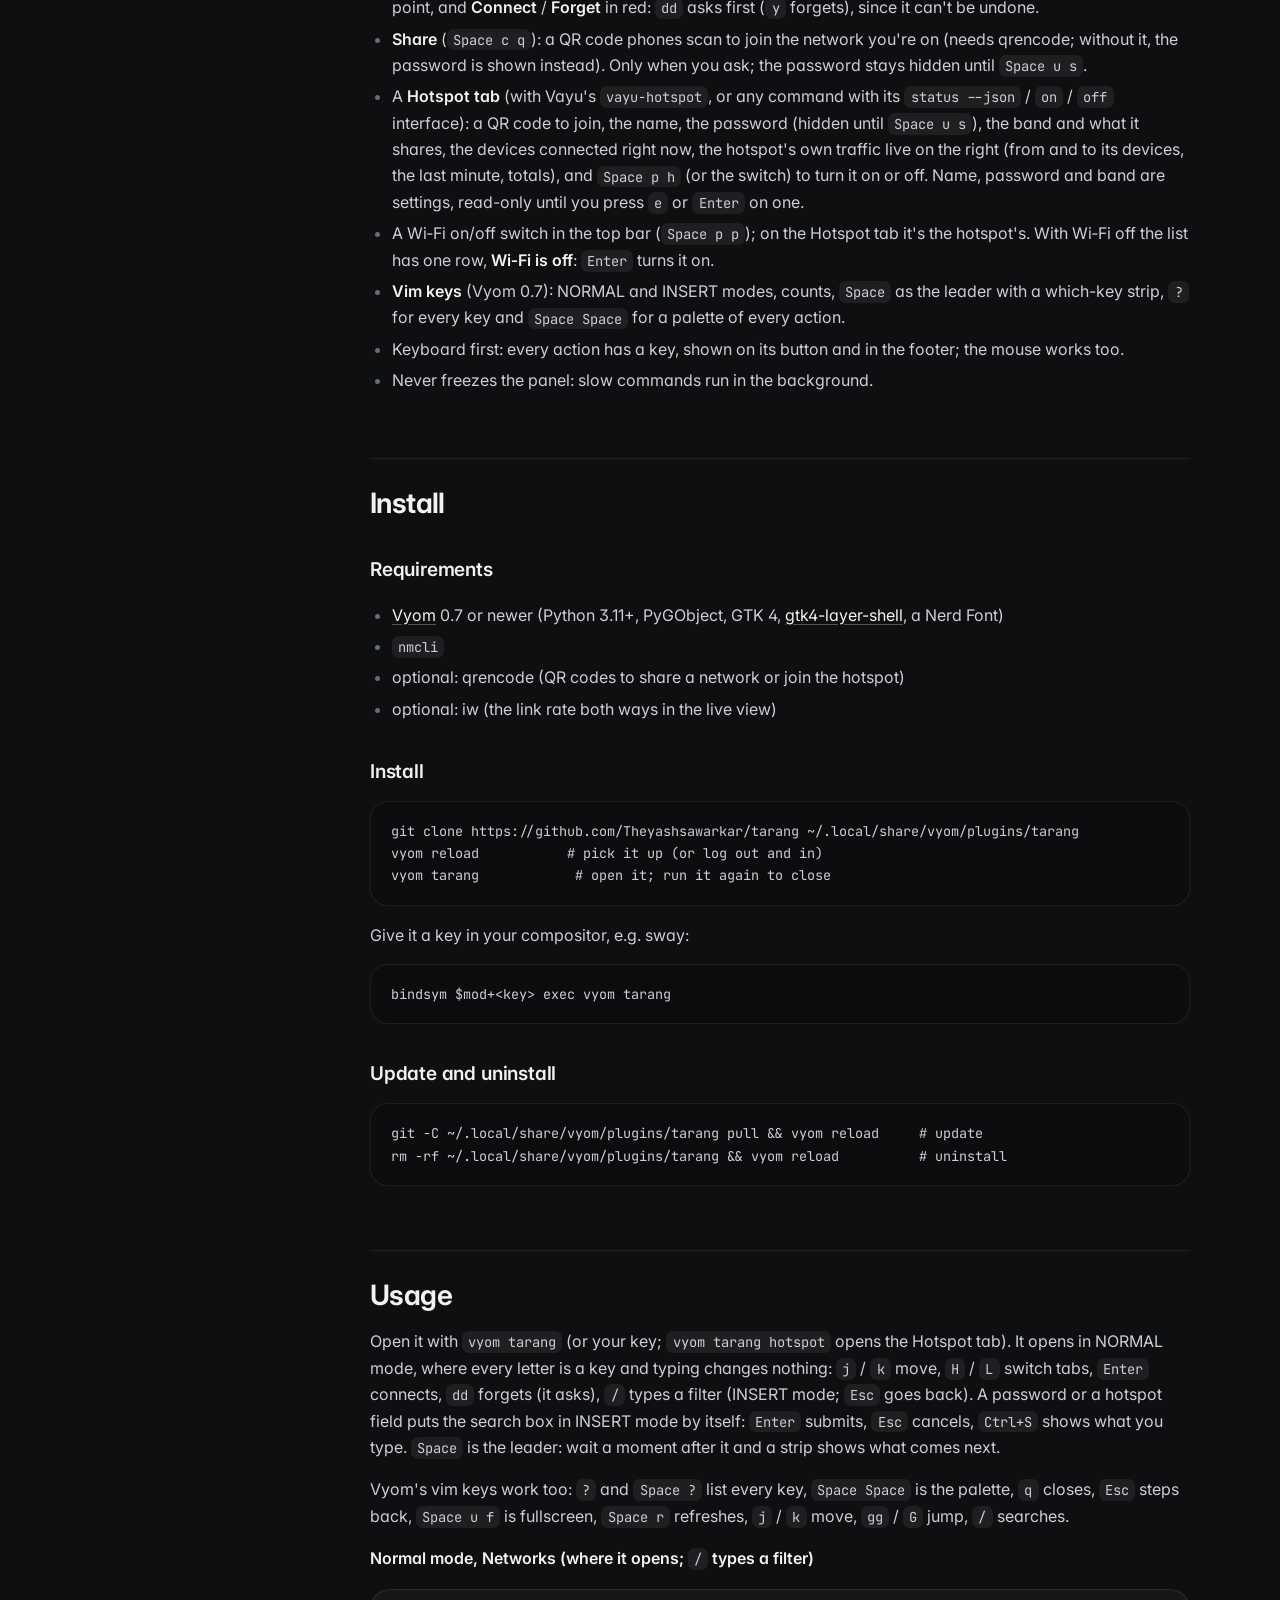
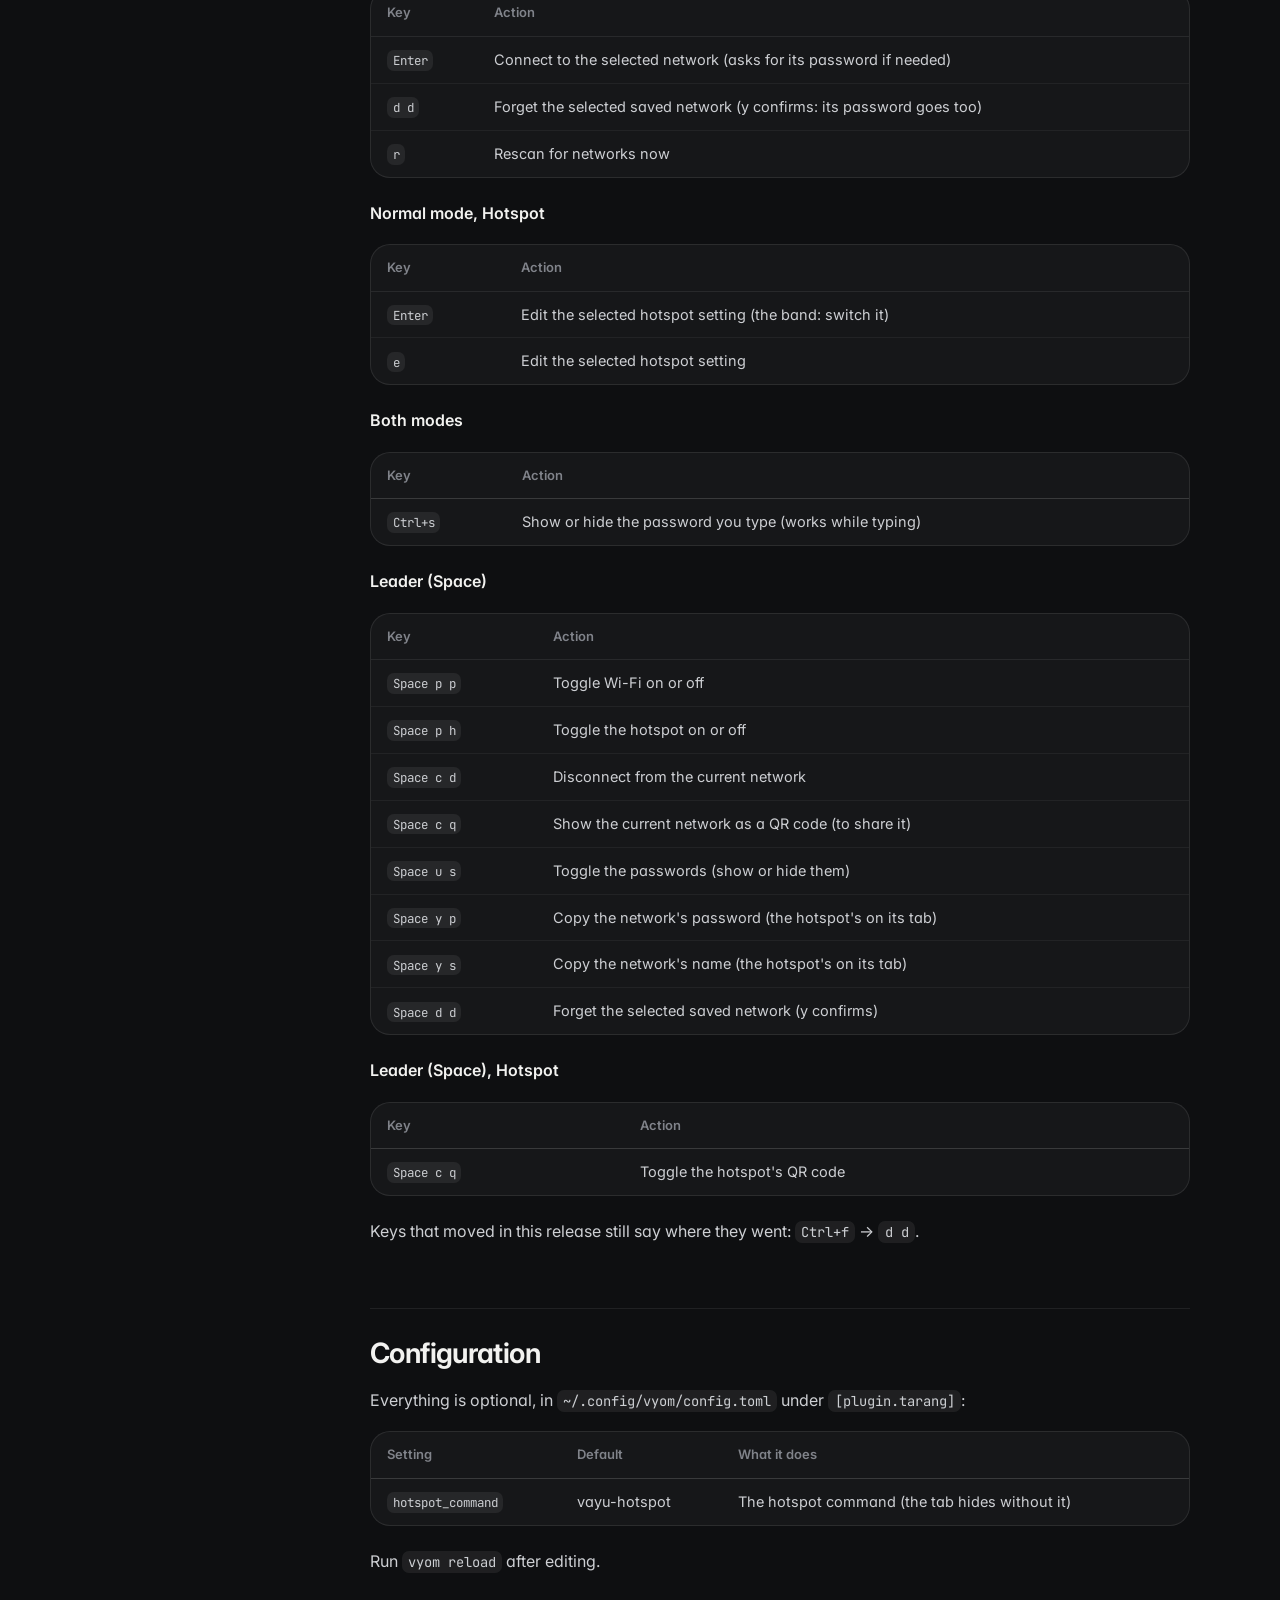
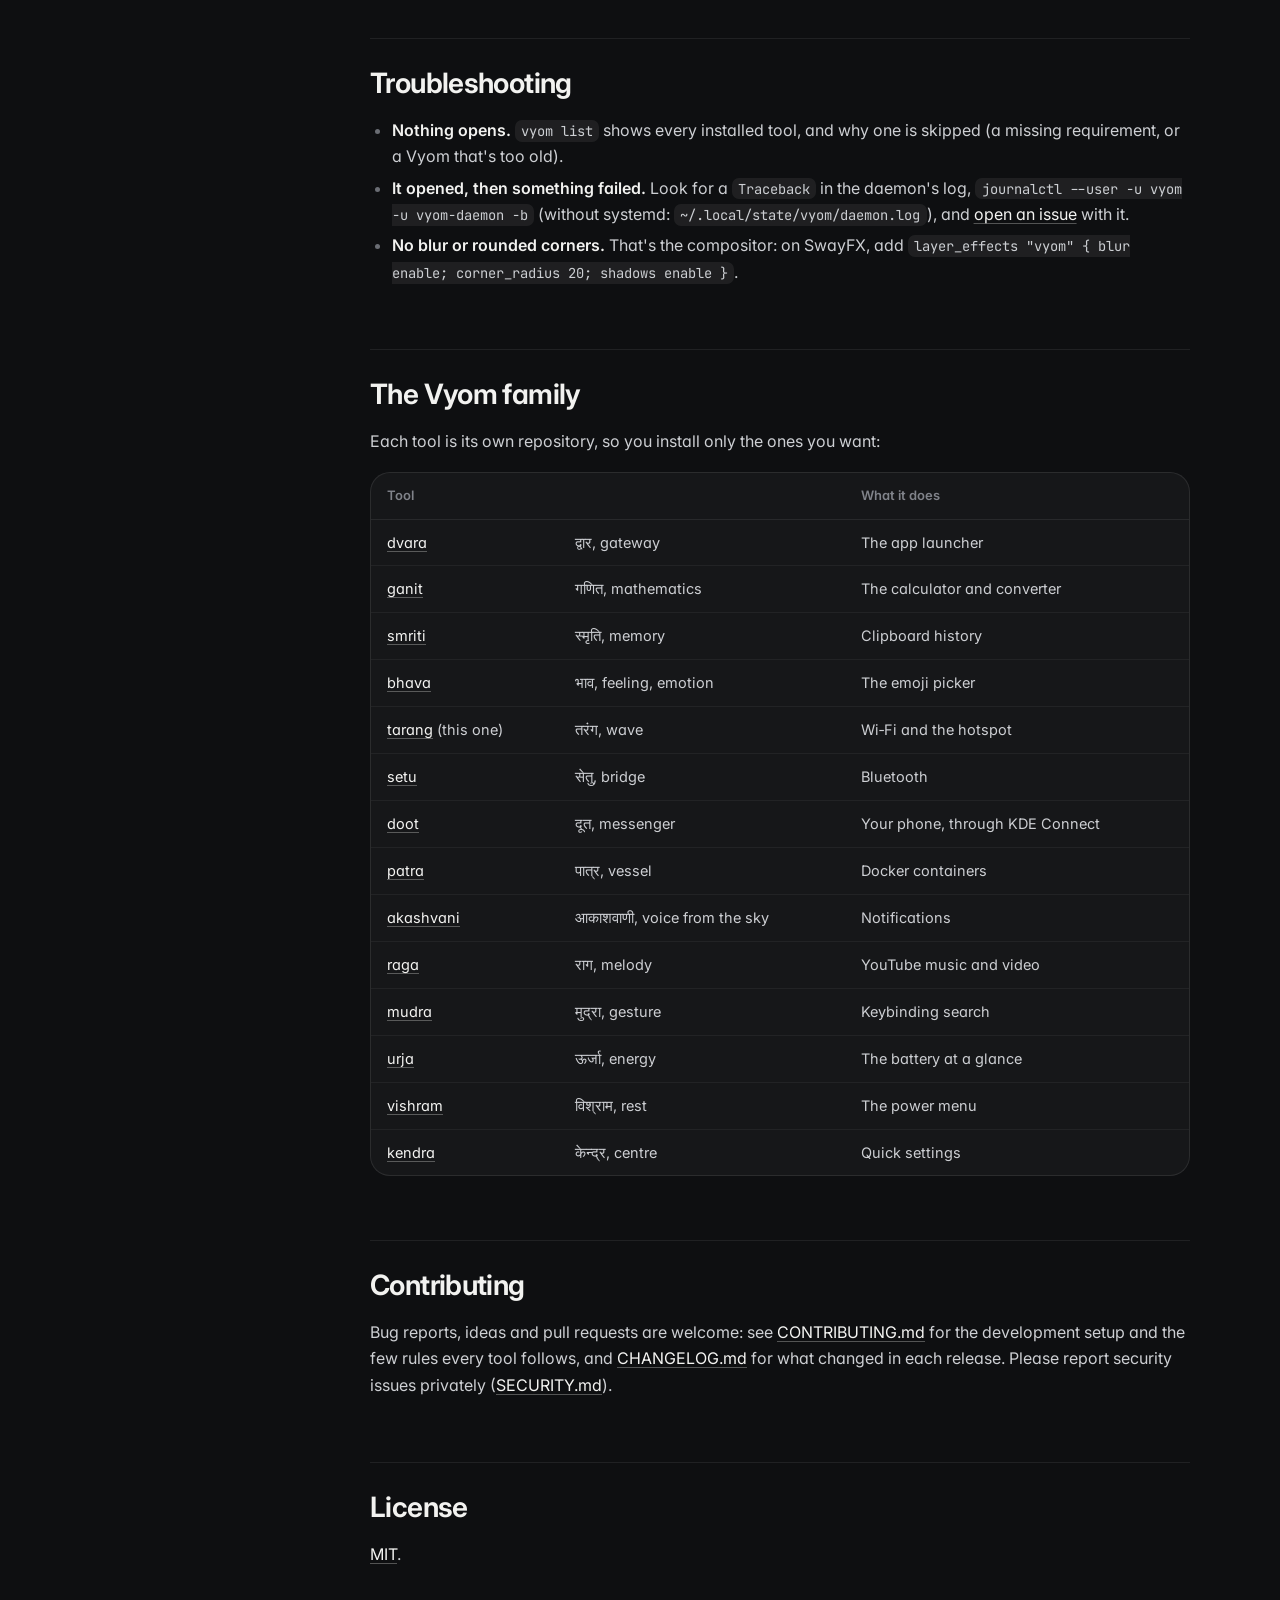
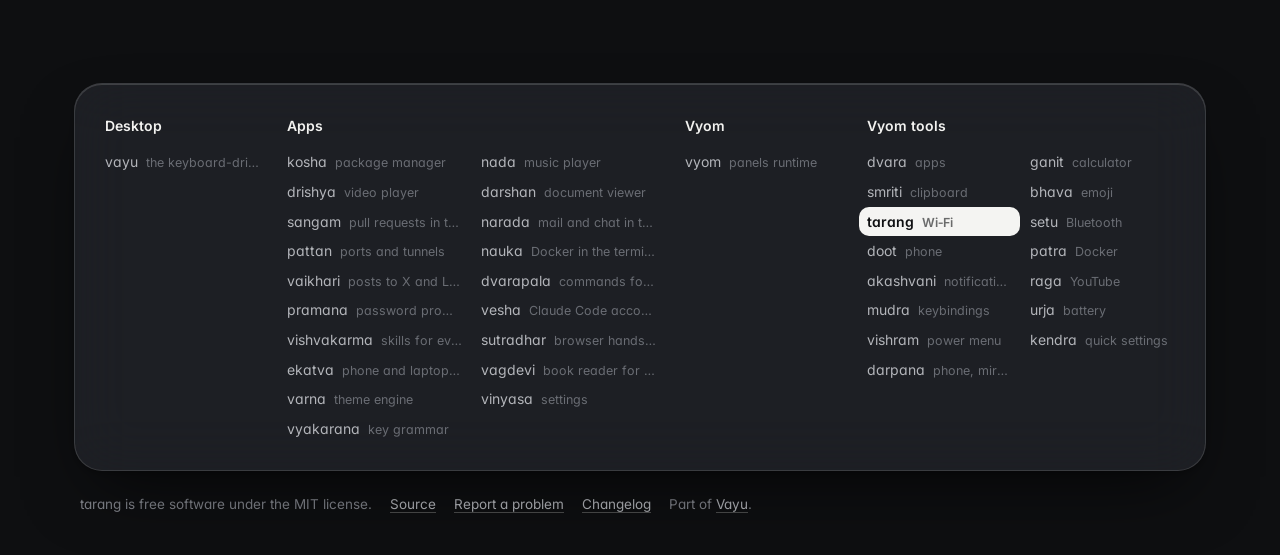
==== commit 19fbc0db: "v0.7.0 Co-Authored-By: Claude Opus 5.5 <noreply@anthropic.com>" ====
--- a/docs/index.html
+++ b/docs/index.html
@@ -26,8 +26,8 @@
 <div class="sa"><b lang="sa">तरंग</b> <i>“wave”</i> · a Vyom tool</div>
 <p class="lead">Wi-Fi: networks with live signal, connect with the password typed inline, forget, rescan; and a hotspot tab (vayu-hotspot).</p>
 <figure class="shloka"><p lang="sa">यथा न तोयतो भिन्नास्तरङ्गाः फेनबुद्बुदाः ।<br>आत्मनो न तथा भिन्नं विश्वमात्मविनिर्गतम् ॥</p><figcaption>As waves, foam and bubbles are not apart from water, the world is not apart from the self it rose from. <cite>Aṣṭāvakra Gītā 2.4</cite></figcaption></figure>
-<div class="cta"><a class="btn primary" href="#install">Install</a><a class="btn" href="https://github.com/Theyashsawarkar/tarang">Source on GitHub</a><a class="btn" href="changelog.html">What's new in v0.6.0</a></div>
-<div class="meta"><span><b>v0.6.0</b> latest</span><span><b>11</b> releases</span><span><b>3</b> decisions recorded</span><span><b>MIT</b> license</span></div>
+<div class="cta"><a class="btn primary" href="#install">Install</a><a class="btn" href="https://github.com/Theyashsawarkar/tarang">Source on GitHub</a><a class="btn" href="changelog.html">What's new in v0.7.0</a></div>
+<div class="meta"><span><b>v0.7.0</b> latest</span><span><b>12</b> releases</span><span><b>3</b> decisions recorded</span><span><b>MIT</b> license</span></div>
 </header>
 <figure class="shot"><img src="assets/screenshots/tarang.webp" alt="tarang: the network you're on first in the list, then saved and nearby networks with signal bars; on the right its name with a signal ring, Online for 1 h 24 min, Share and Disconnect, live download and upload over the last minute, data received and sent, then signal, security, band, link rate, IP, router and DNS" fetchpriority="high"></figure>
 <div class="wrap"><aside class="toc"><b>On this page</b><a class="l2" href="#features">Features</a><a class="l2" href="#install">Install</a><a class="l3" href="#requirements">Requirements</a><a class="l3" href="#install">Install</a><a class="l3" href="#update-and-uninstall">Update and uninstall</a><a class="l2" href="#usage">Usage</a><a class="l2" href="#configuration">Configuration</a><a class="l2" href="#troubleshooting">Troubleshooting</a><a class="l2" href="#the-vyom-family">The Vyom family</a><a class="l2" href="#contributing">Contributing</a><a class="l2" href="#license">License</a></aside><article>
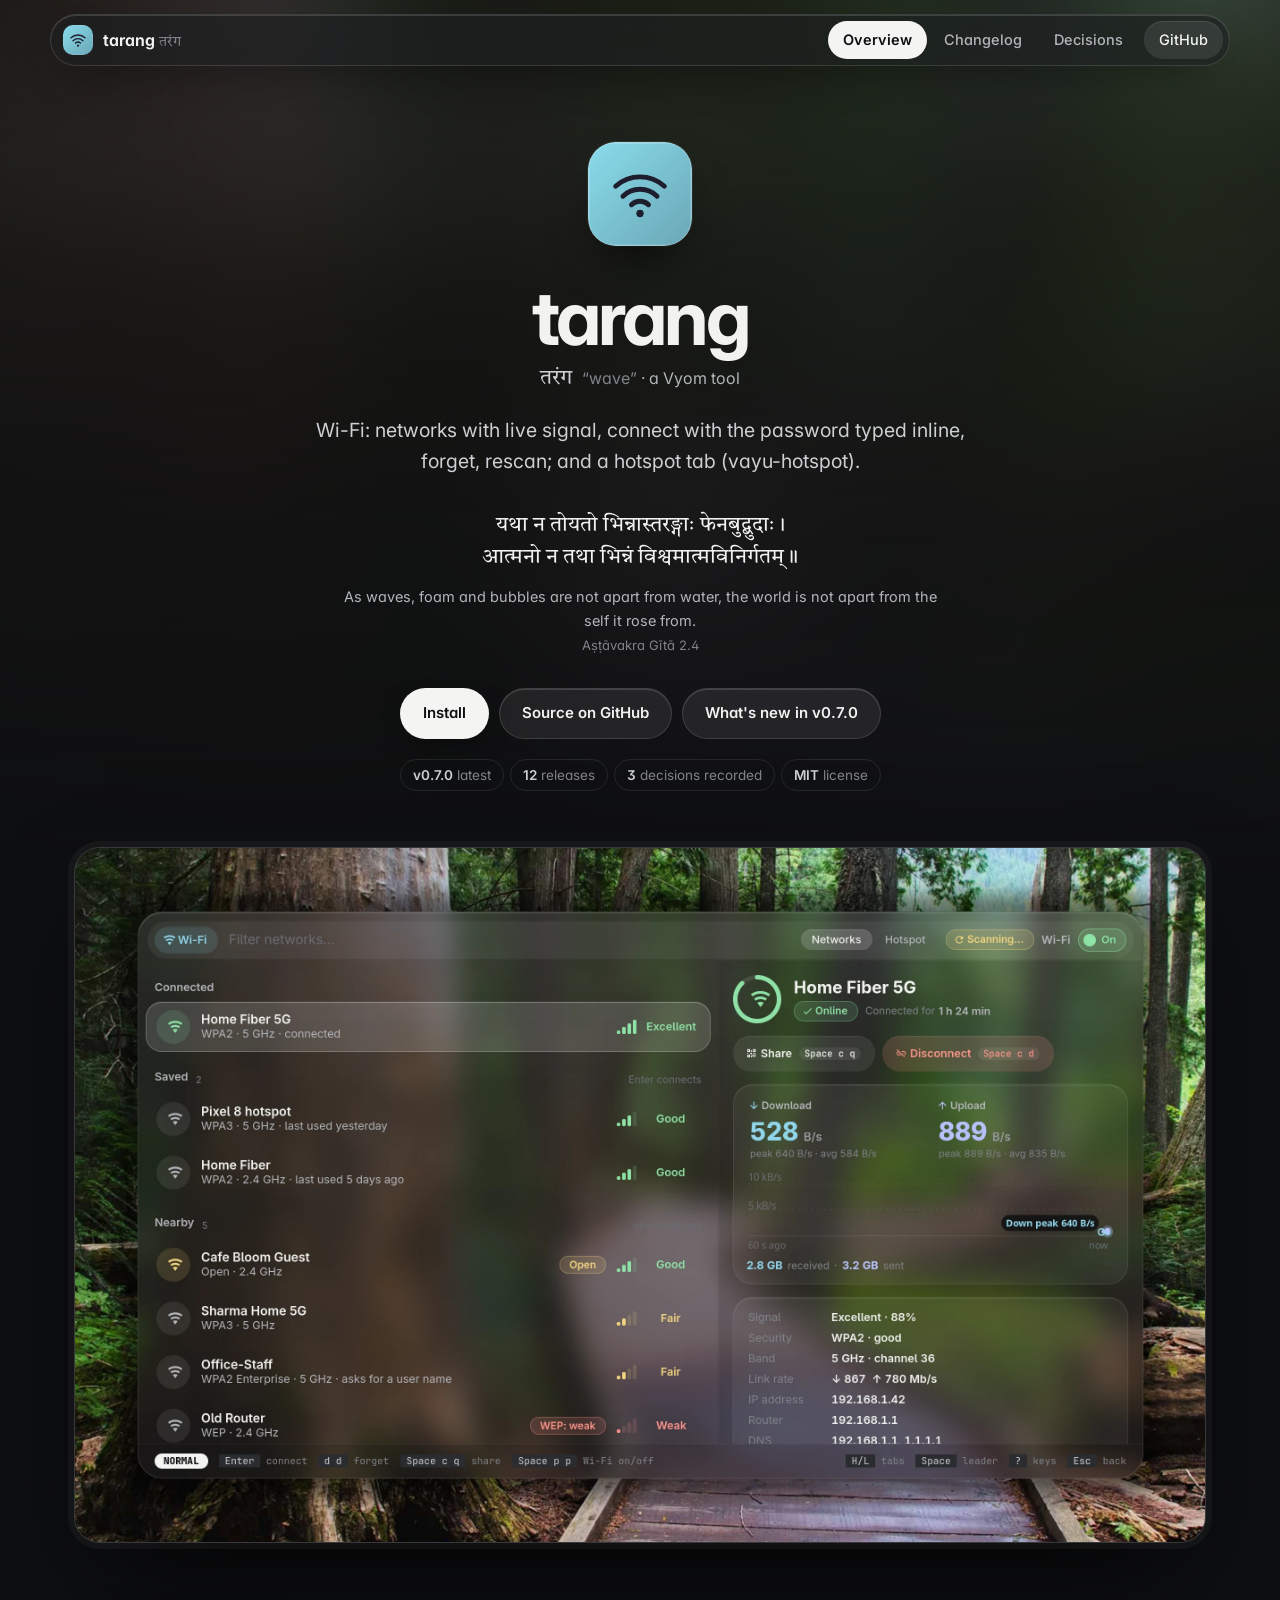
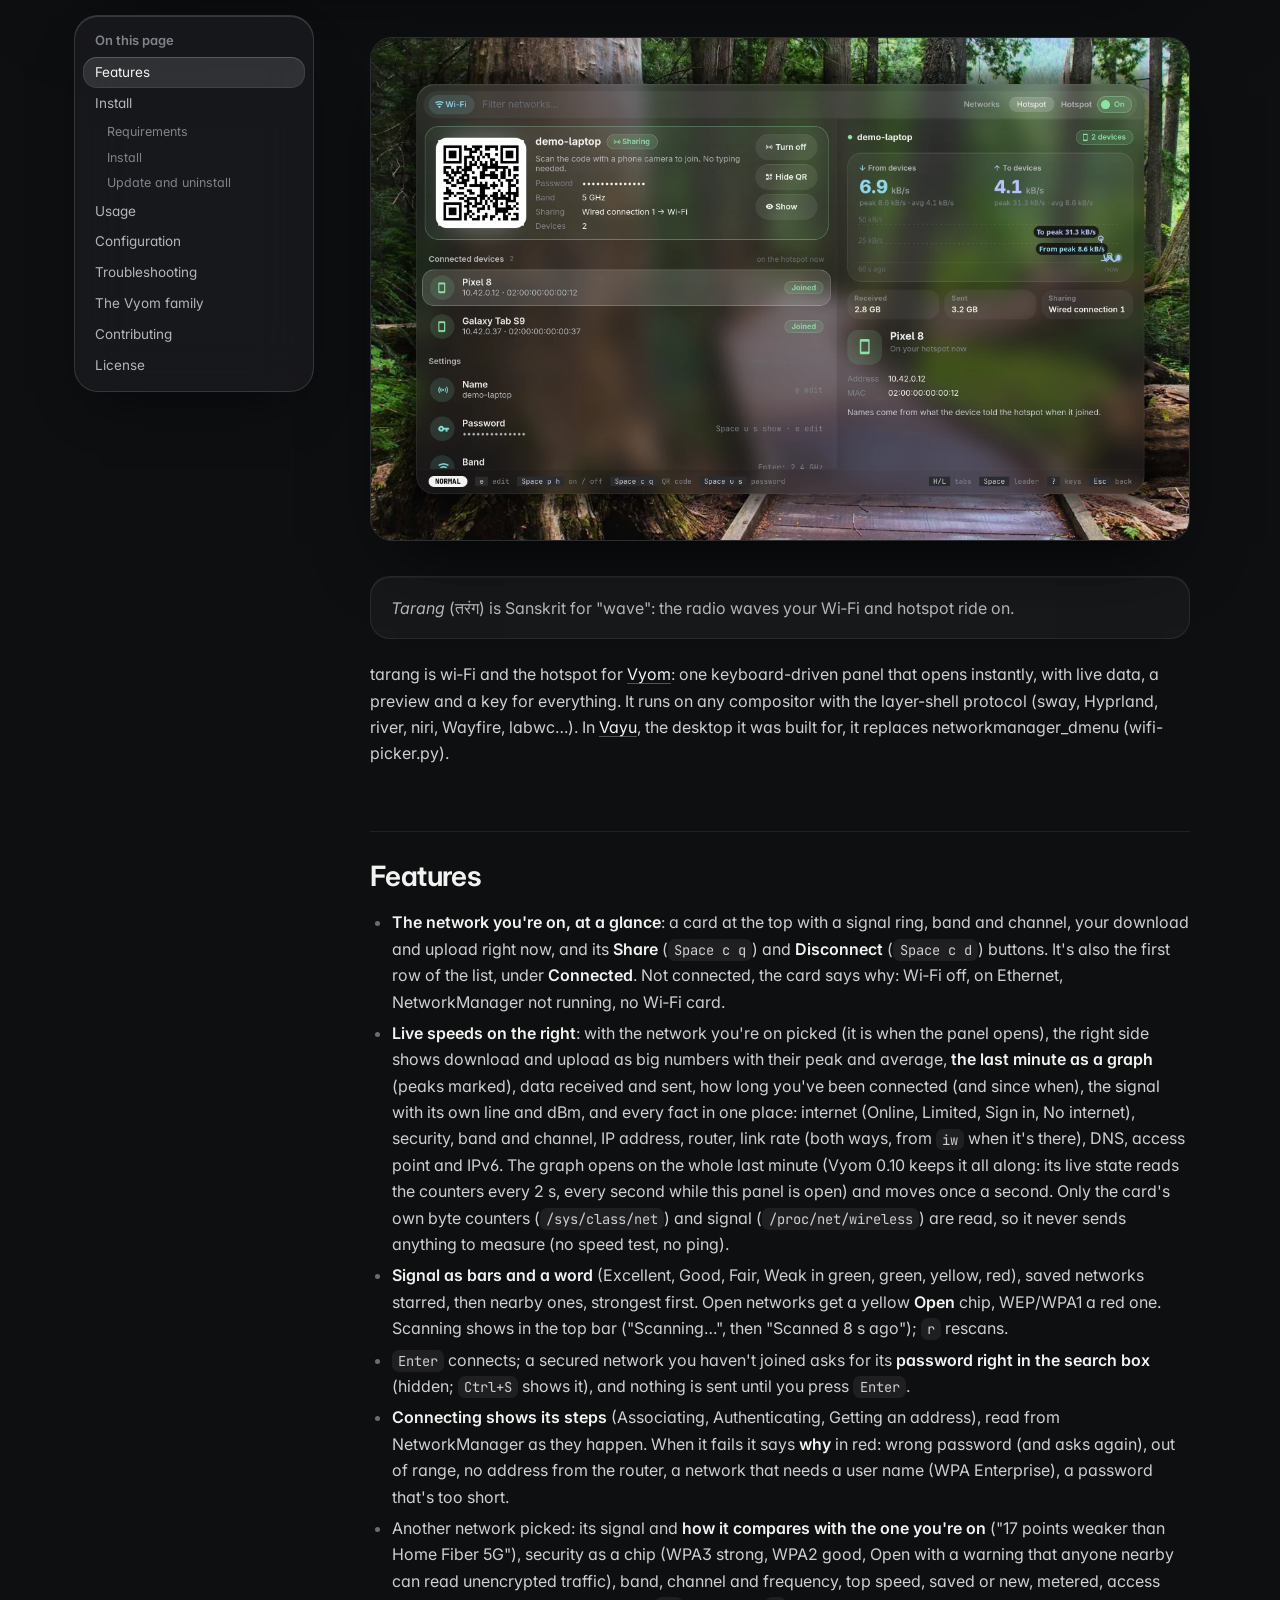
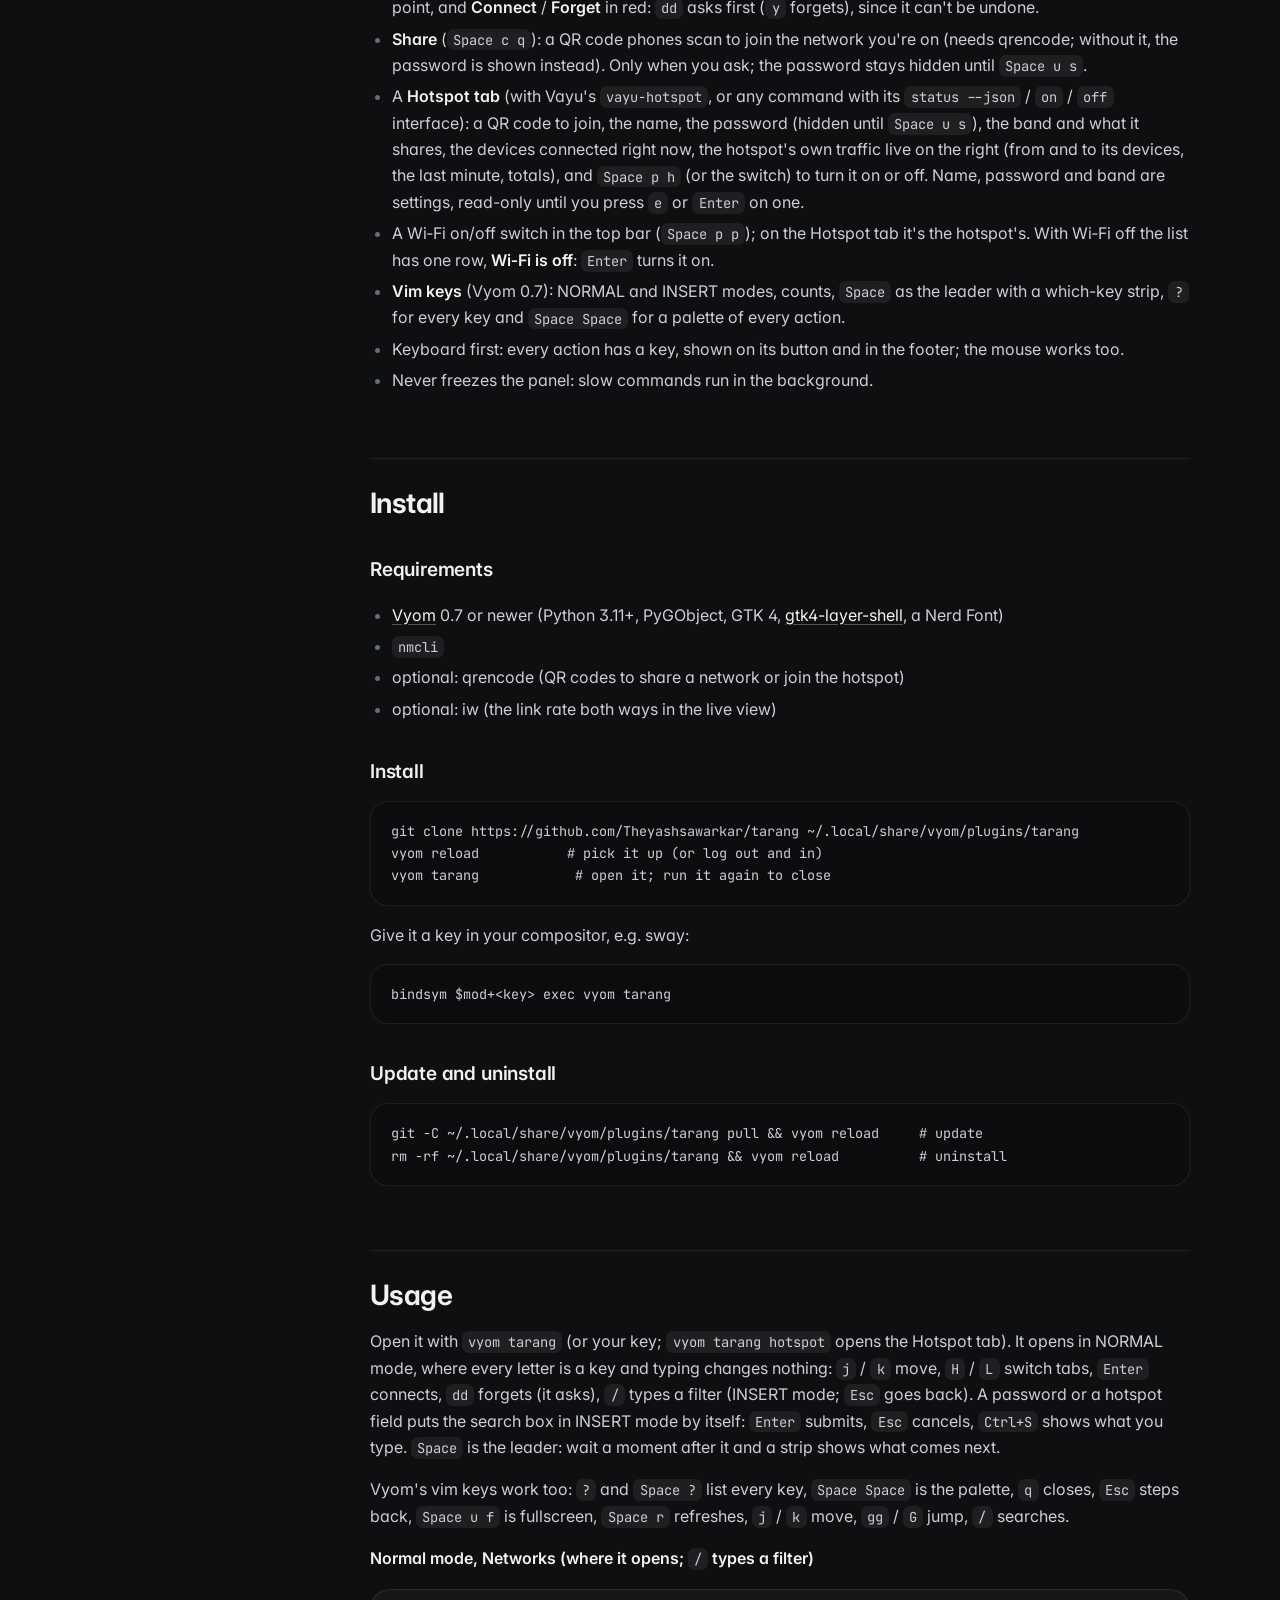
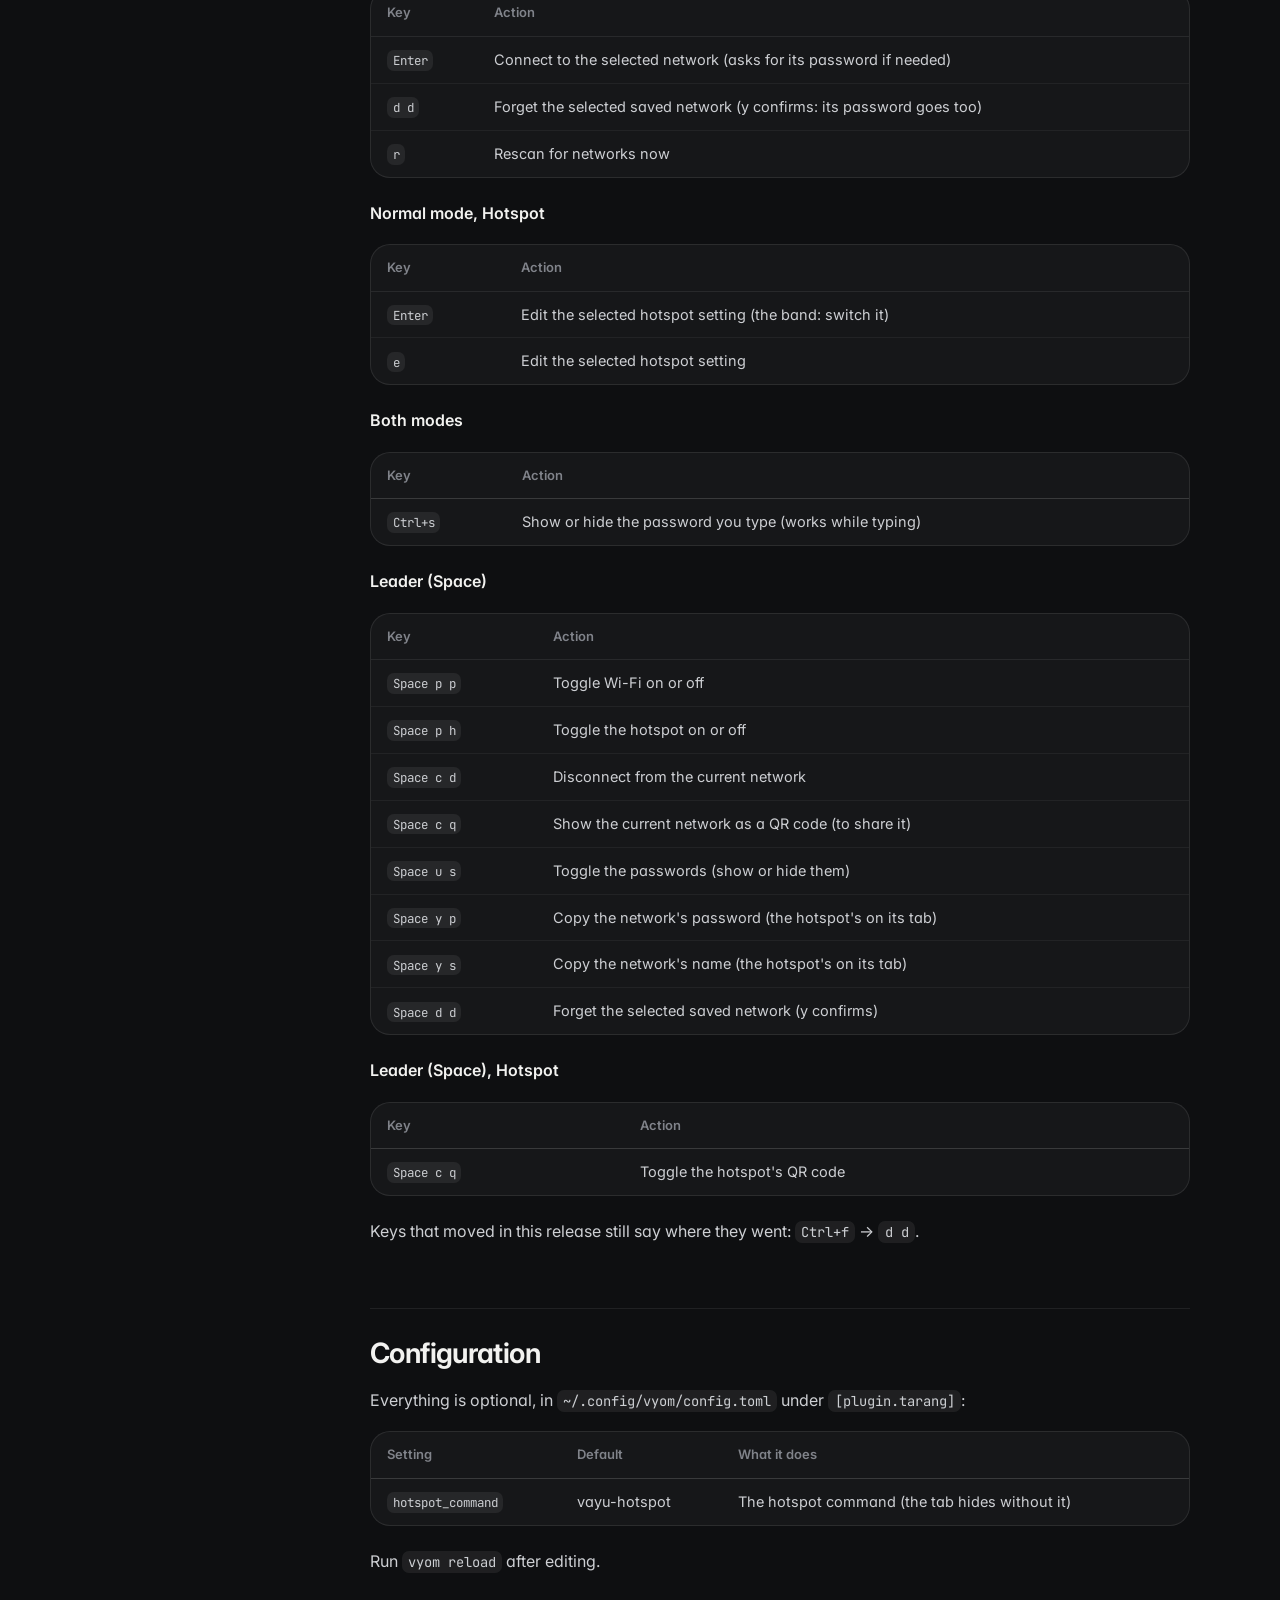
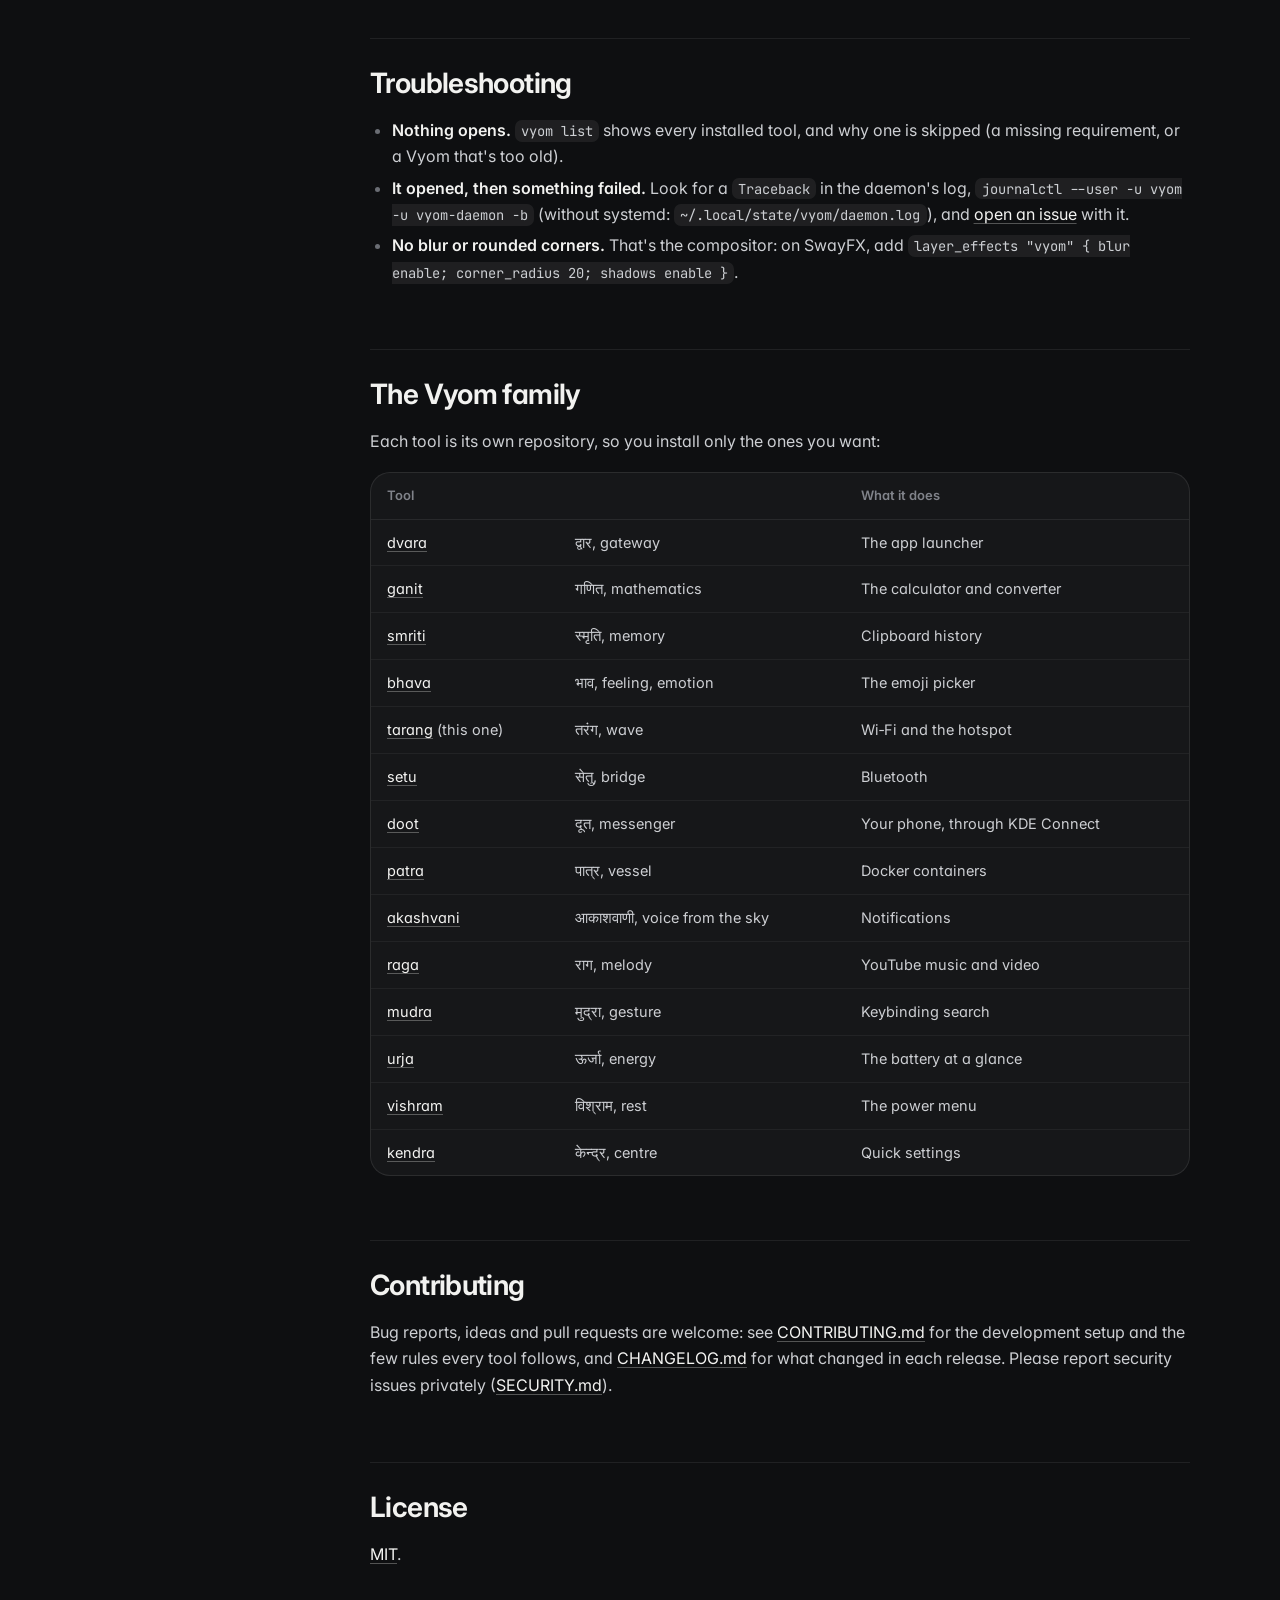
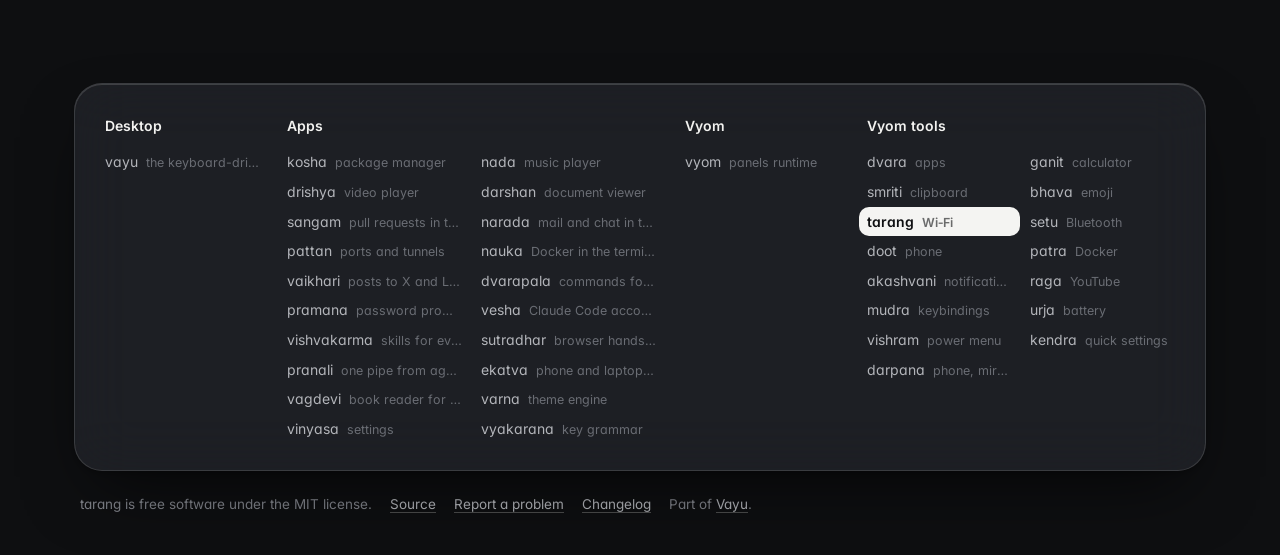
==== commit 1583f55c: "Website: pranali in the family list; build-site.py passes ruff Co-Authored-By: Claude Opus 5.5 <nore" ====
--- a/docs/index.html
+++ b/docs/index.html
@@ -80,7 +80,7 @@
 <h2 id="license"><a class="anchor" href="#license">#</a>License</h2>
 <p><a href="https://github.com/Theyashsawarkar/tarang/blob/main/LICENSE">MIT</a>.</p>
 </article></div>
-<footer><div class="in glass"><div class=""><h4>Desktop</h4><div class="list"><a href="https://vayu.theyashsawarkar.dev/" class="">vayu <span>the keyboard-driven Wayland desktop</span></a></div></div><div class="g2"><h4>Apps</h4><div class="list"><a href="https://kosha.theyashsawarkar.dev/" class="">kosha <span>package manager</span></a><a href="https://nada.theyashsawarkar.dev/" class="">nada <span>music player</span></a><a href="https://drishya.theyashsawarkar.dev/" class="">drishya <span>video player</span></a><a href="https://darshan.theyashsawarkar.dev/" class="">darshan <span>document viewer</span></a><a href="https://sangam.theyashsawarkar.dev/" class="">sangam <span>pull requests in the terminal</span></a><a href="https://narada.theyashsawarkar.dev/" class="">narada <span>mail and chat in the terminal</span></a><a href="https://pattan.theyashsawarkar.dev/" class="">pattan <span>ports and tunnels</span></a><a href="https://nauka.theyashsawarkar.dev/" class="">nauka <span>Docker in the terminal</span></a><a href="https://vaikhari.theyashsawarkar.dev/" class="">vaikhari <span>posts to X and LinkedIn</span></a><a href="https://dvarapala.theyashsawarkar.dev/" class="">dvarapala <span>commands for AI agents, approved</span></a><a href="https://pramana.theyashsawarkar.dev/" class="">pramana <span>password prompts</span></a><a href="https://vesha.theyashsawarkar.dev/" class="">vesha <span>Claude Code accounts</span></a><a href="https://vishvakarma.theyashsawarkar.dev/" class="">vishvakarma <span>skills for every AI agent</span></a><a href="https://sutradhar.theyashsawarkar.dev/" class="">sutradhar <span>browser hands for AI agents</span></a><a href="https://ekatva.theyashsawarkar.dev/" class="">ekatva <span>phone and laptop, linked</span></a><a href="https://vagdevi.theyashsawarkar.dev/" class="">vagdevi <span>book reader for Android</span></a><a href="https://varna.theyashsawarkar.dev/" class="">varna <span>theme engine</span></a><a href="https://vinyasa.theyashsawarkar.dev/" class="">vinyasa <span>settings</span></a><a href="https://vyakarana.theyashsawarkar.dev/" class="">vyakarana <span>key grammar</span></a></div></div><div class=""><h4>Vyom</h4><div class="list"><a href="https://vyom.theyashsawarkar.dev/" class="">vyom <span>panels runtime</span></a></div></div><div class="g2"><h4>Vyom tools</h4><div class="list"><a href="https://dvara.theyashsawarkar.dev/" class="">dvara <span>apps</span></a><a href="https://ganit.theyashsawarkar.dev/" class="">ganit <span>calculator</span></a><a href="https://smriti.theyashsawarkar.dev/" class="">smriti <span>clipboard</span></a><a href="https://bhava.theyashsawarkar.dev/" class="">bhava <span>emoji</span></a><a href="https://tarang.theyashsawarkar.dev/" class="me" aria-current="page">tarang <span>Wi‑Fi</span></a><a href="https://setu.theyashsawarkar.dev/" class="">setu <span>Bluetooth</span></a><a href="https://doot.theyashsawarkar.dev/" class="">doot <span>phone</span></a><a href="https://patra.theyashsawarkar.dev/" class="">patra <span>Docker</span></a><a href="https://akashvani.theyashsawarkar.dev/" class="">akashvani <span>notifications</span></a><a href="https://raga.theyashsawarkar.dev/" class="">raga <span>YouTube</span></a><a href="https://mudra.theyashsawarkar.dev/" class="">mudra <span>keybindings</span></a><a href="https://urja.theyashsawarkar.dev/" class="">urja <span>battery</span></a><a href="https://vishram.theyashsawarkar.dev/" class="">vishram <span>power menu</span></a><a href="https://kendra.theyashsawarkar.dev/" class="">kendra <span>quick settings</span></a><a href="https://darpana.theyashsawarkar.dev/" class="">darpana <span>phone, mirrored</span></a></div></div></div>
+<footer><div class="in glass"><div class=""><h4>Desktop</h4><div class="list"><a href="https://vayu.theyashsawarkar.dev/" class="">vayu <span>the keyboard-driven Wayland desktop</span></a></div></div><div class="g2"><h4>Apps</h4><div class="list"><a href="https://kosha.theyashsawarkar.dev/" class="">kosha <span>package manager</span></a><a href="https://nada.theyashsawarkar.dev/" class="">nada <span>music player</span></a><a href="https://drishya.theyashsawarkar.dev/" class="">drishya <span>video player</span></a><a href="https://darshan.theyashsawarkar.dev/" class="">darshan <span>document viewer</span></a><a href="https://sangam.theyashsawarkar.dev/" class="">sangam <span>pull requests in the terminal</span></a><a href="https://narada.theyashsawarkar.dev/" class="">narada <span>mail and chat in the terminal</span></a><a href="https://pattan.theyashsawarkar.dev/" class="">pattan <span>ports and tunnels</span></a><a href="https://nauka.theyashsawarkar.dev/" class="">nauka <span>Docker in the terminal</span></a><a href="https://vaikhari.theyashsawarkar.dev/" class="">vaikhari <span>posts to X and LinkedIn</span></a><a href="https://dvarapala.theyashsawarkar.dev/" class="">dvarapala <span>commands for AI agents, approved</span></a><a href="https://pramana.theyashsawarkar.dev/" class="">pramana <span>password prompts</span></a><a href="https://vesha.theyashsawarkar.dev/" class="">vesha <span>Claude Code accounts</span></a><a href="https://vishvakarma.theyashsawarkar.dev/" class="">vishvakarma <span>skills for every AI agent</span></a><a href="https://sutradhar.theyashsawarkar.dev/" class="">sutradhar <span>browser hands for AI agents</span></a><a href="https://pranali.theyashsawarkar.dev/" class="">pranali <span>one pipe from agents to tools</span></a><a href="https://ekatva.theyashsawarkar.dev/" class="">ekatva <span>phone and laptop, linked</span></a><a href="https://vagdevi.theyashsawarkar.dev/" class="">vagdevi <span>book reader for Android</span></a><a href="https://varna.theyashsawarkar.dev/" class="">varna <span>theme engine</span></a><a href="https://vinyasa.theyashsawarkar.dev/" class="">vinyasa <span>settings</span></a><a href="https://vyakarana.theyashsawarkar.dev/" class="">vyakarana <span>key grammar</span></a></div></div><div class=""><h4>Vyom</h4><div class="list"><a href="https://vyom.theyashsawarkar.dev/" class="">vyom <span>panels runtime</span></a></div></div><div class="g2"><h4>Vyom tools</h4><div class="list"><a href="https://dvara.theyashsawarkar.dev/" class="">dvara <span>apps</span></a><a href="https://ganit.theyashsawarkar.dev/" class="">ganit <span>calculator</span></a><a href="https://smriti.theyashsawarkar.dev/" class="">smriti <span>clipboard</span></a><a href="https://bhava.theyashsawarkar.dev/" class="">bhava <span>emoji</span></a><a href="https://tarang.theyashsawarkar.dev/" class="me" aria-current="page">tarang <span>Wi‑Fi</span></a><a href="https://setu.theyashsawarkar.dev/" class="">setu <span>Bluetooth</span></a><a href="https://doot.theyashsawarkar.dev/" class="">doot <span>phone</span></a><a href="https://patra.theyashsawarkar.dev/" class="">patra <span>Docker</span></a><a href="https://akashvani.theyashsawarkar.dev/" class="">akashvani <span>notifications</span></a><a href="https://raga.theyashsawarkar.dev/" class="">raga <span>YouTube</span></a><a href="https://mudra.theyashsawarkar.dev/" class="">mudra <span>keybindings</span></a><a href="https://urja.theyashsawarkar.dev/" class="">urja <span>battery</span></a><a href="https://vishram.theyashsawarkar.dev/" class="">vishram <span>power menu</span></a><a href="https://kendra.theyashsawarkar.dev/" class="">kendra <span>quick settings</span></a><a href="https://darpana.theyashsawarkar.dev/" class="">darpana <span>phone, mirrored</span></a></div></div></div>
 <div class="bottom"><span>tarang is free software under the MIT license.</span><a href="https://github.com/Theyashsawarkar/tarang">Source</a><a href="https://github.com/Theyashsawarkar/tarang/issues">Report a problem</a><a href="changelog.html">Changelog</a><span>Part of <a href="https://vayu.theyashsawarkar.dev/">Vayu</a>.</span></div></footer>
 <script>
 document.querySelectorAll('pre.code').forEach(p=>{const b=document.createElement('button');b.className='copy';b.type='button';b.textContent='Copy';
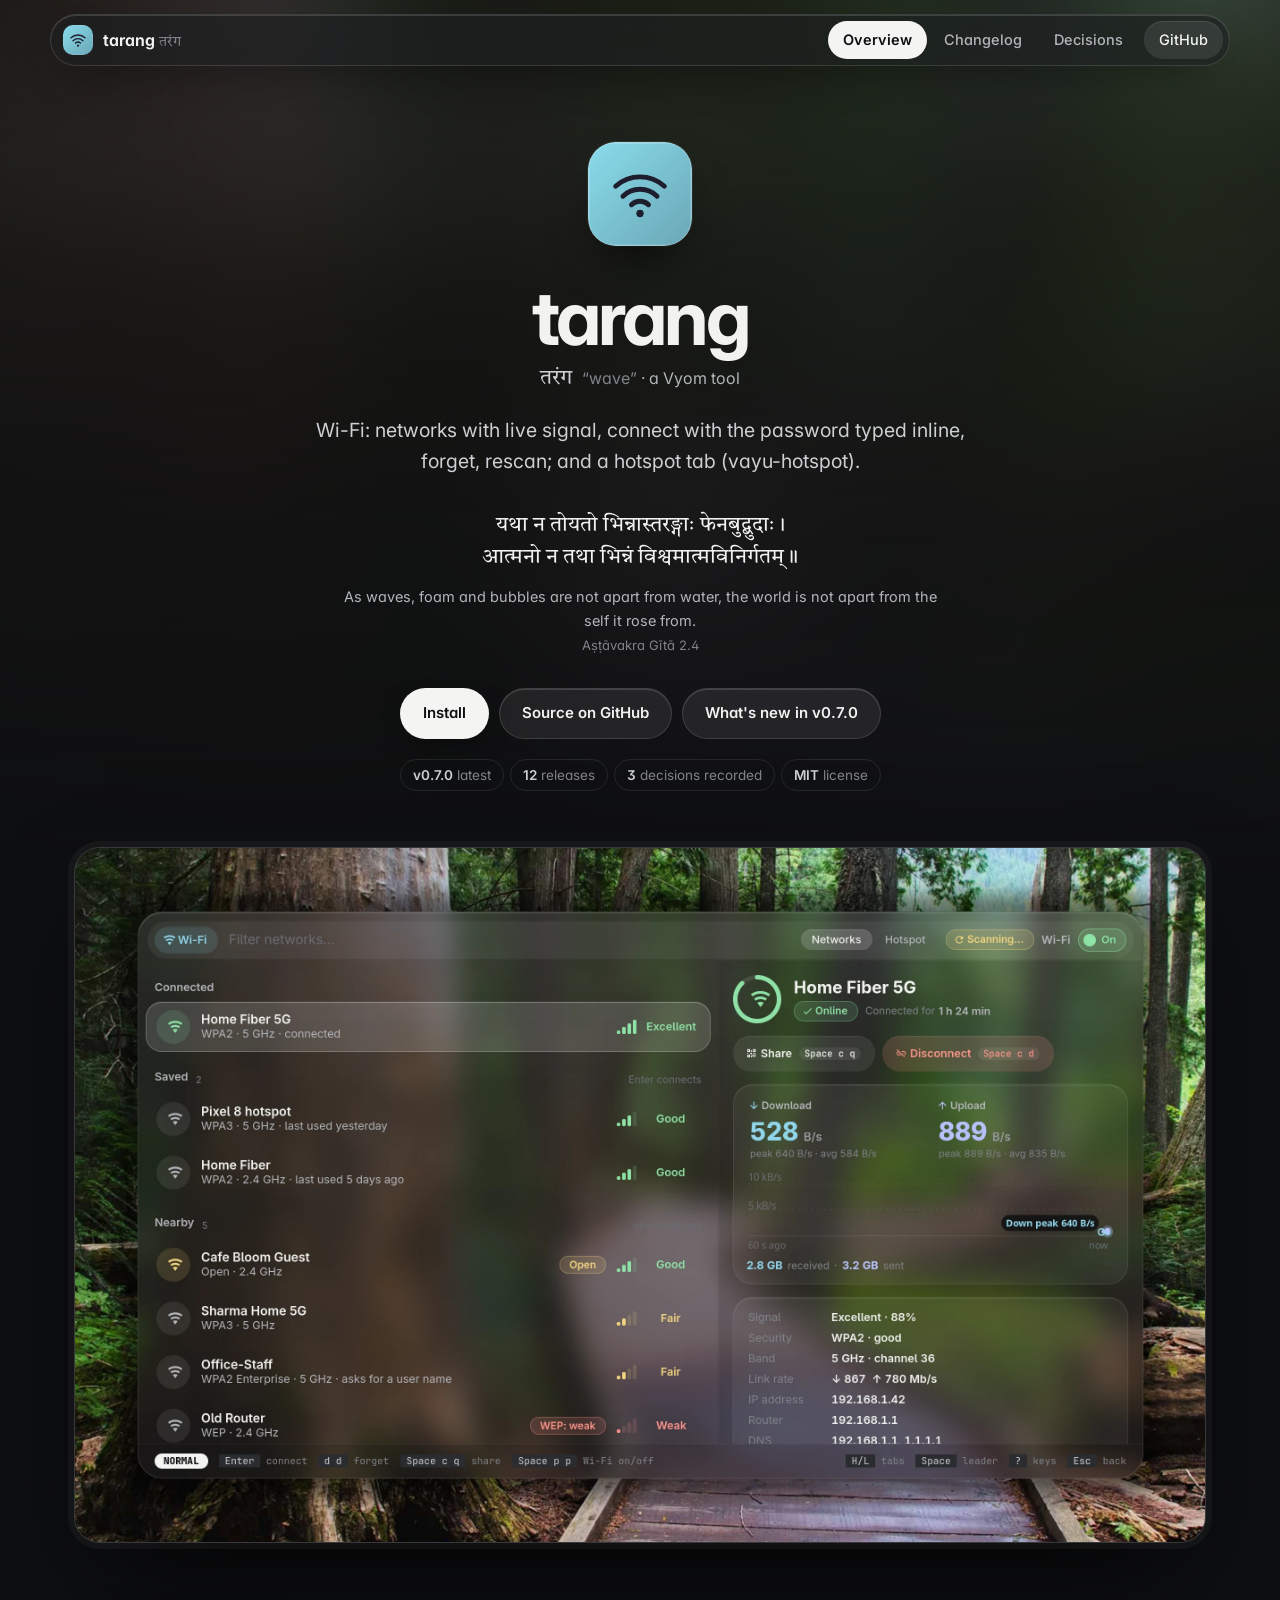
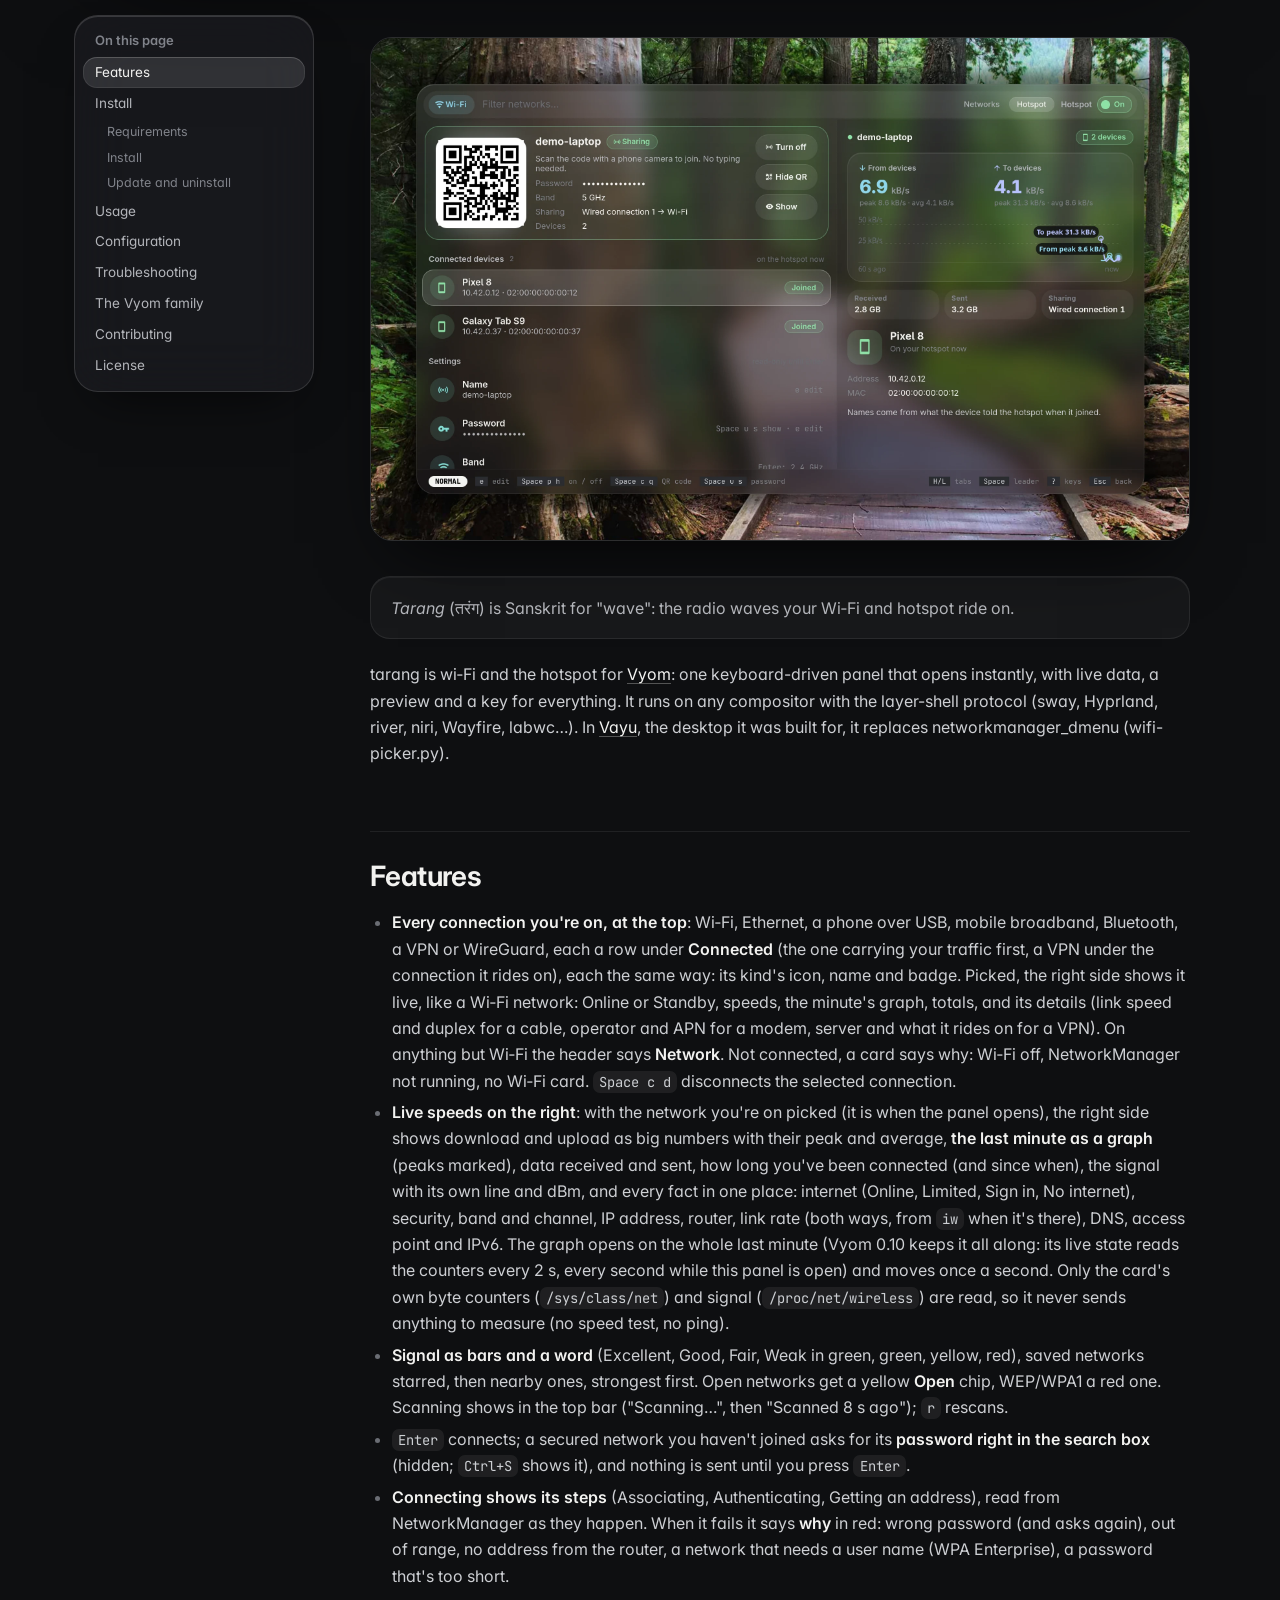
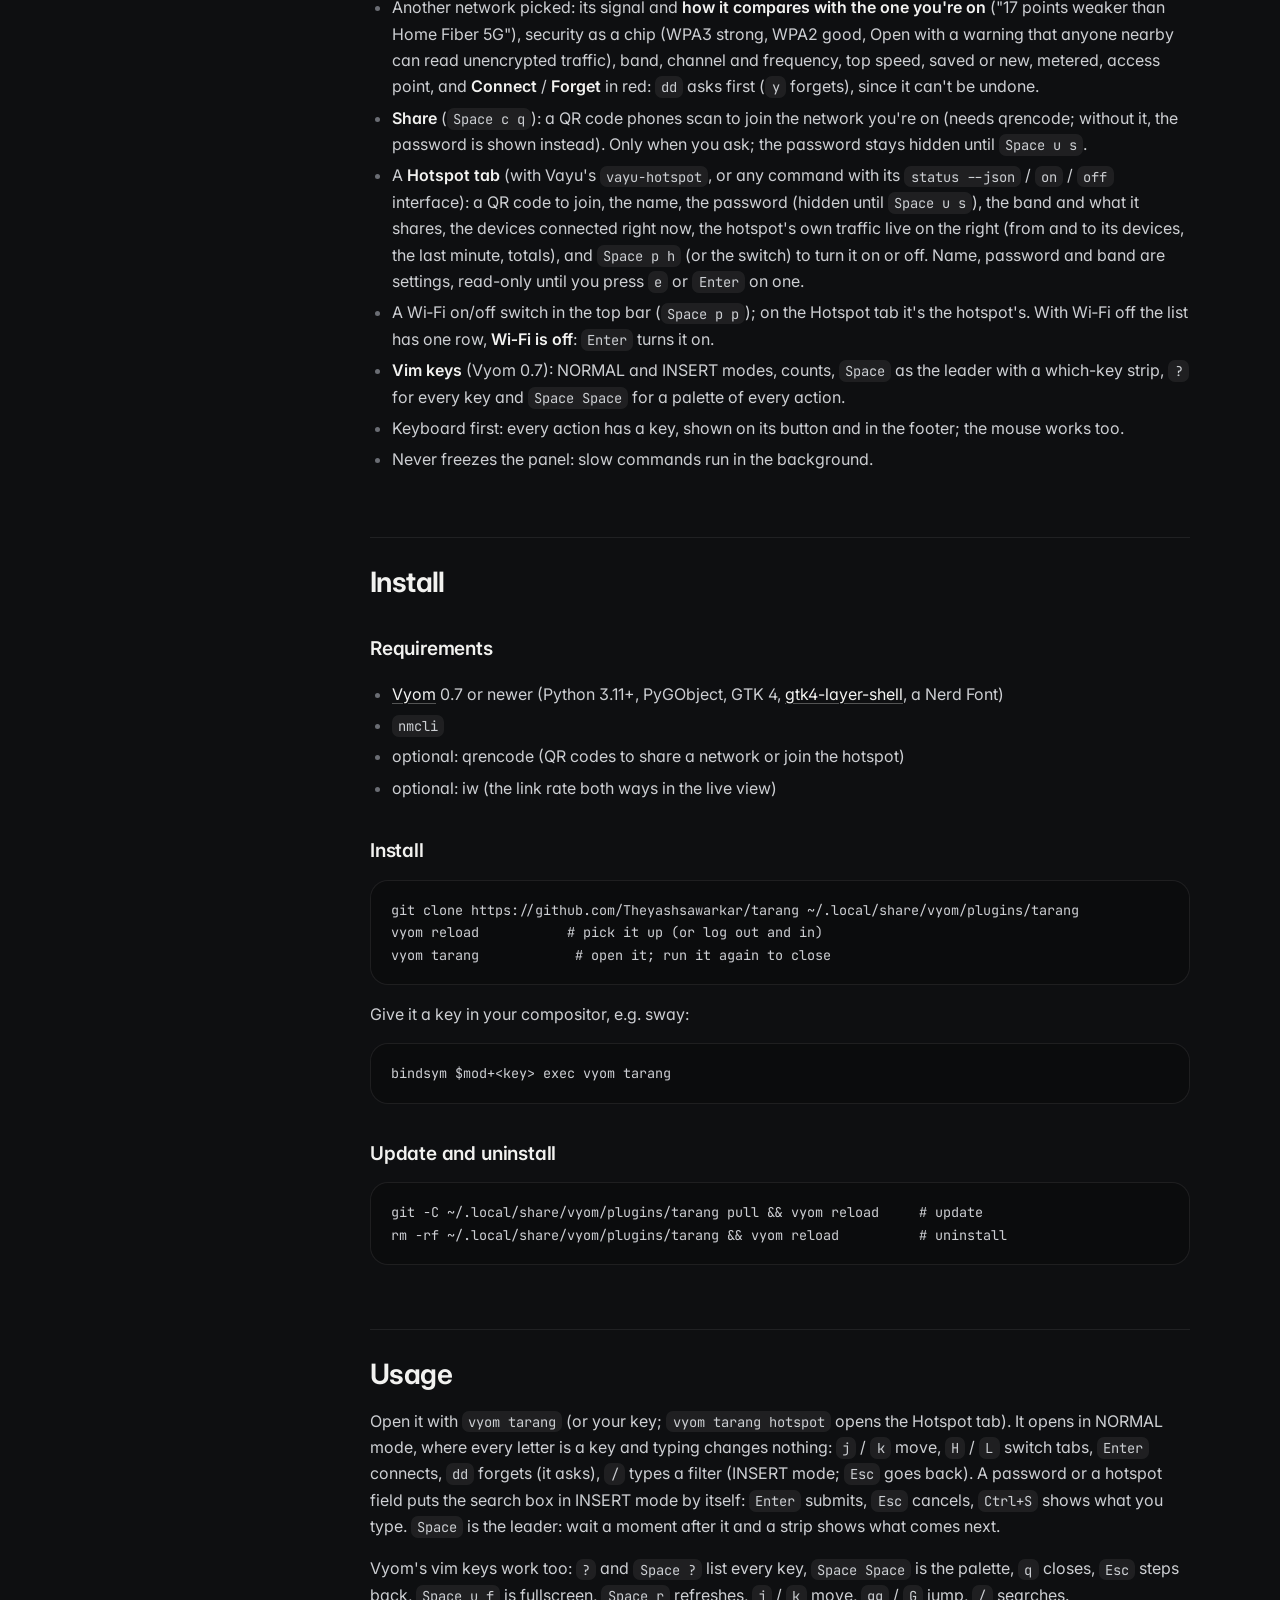
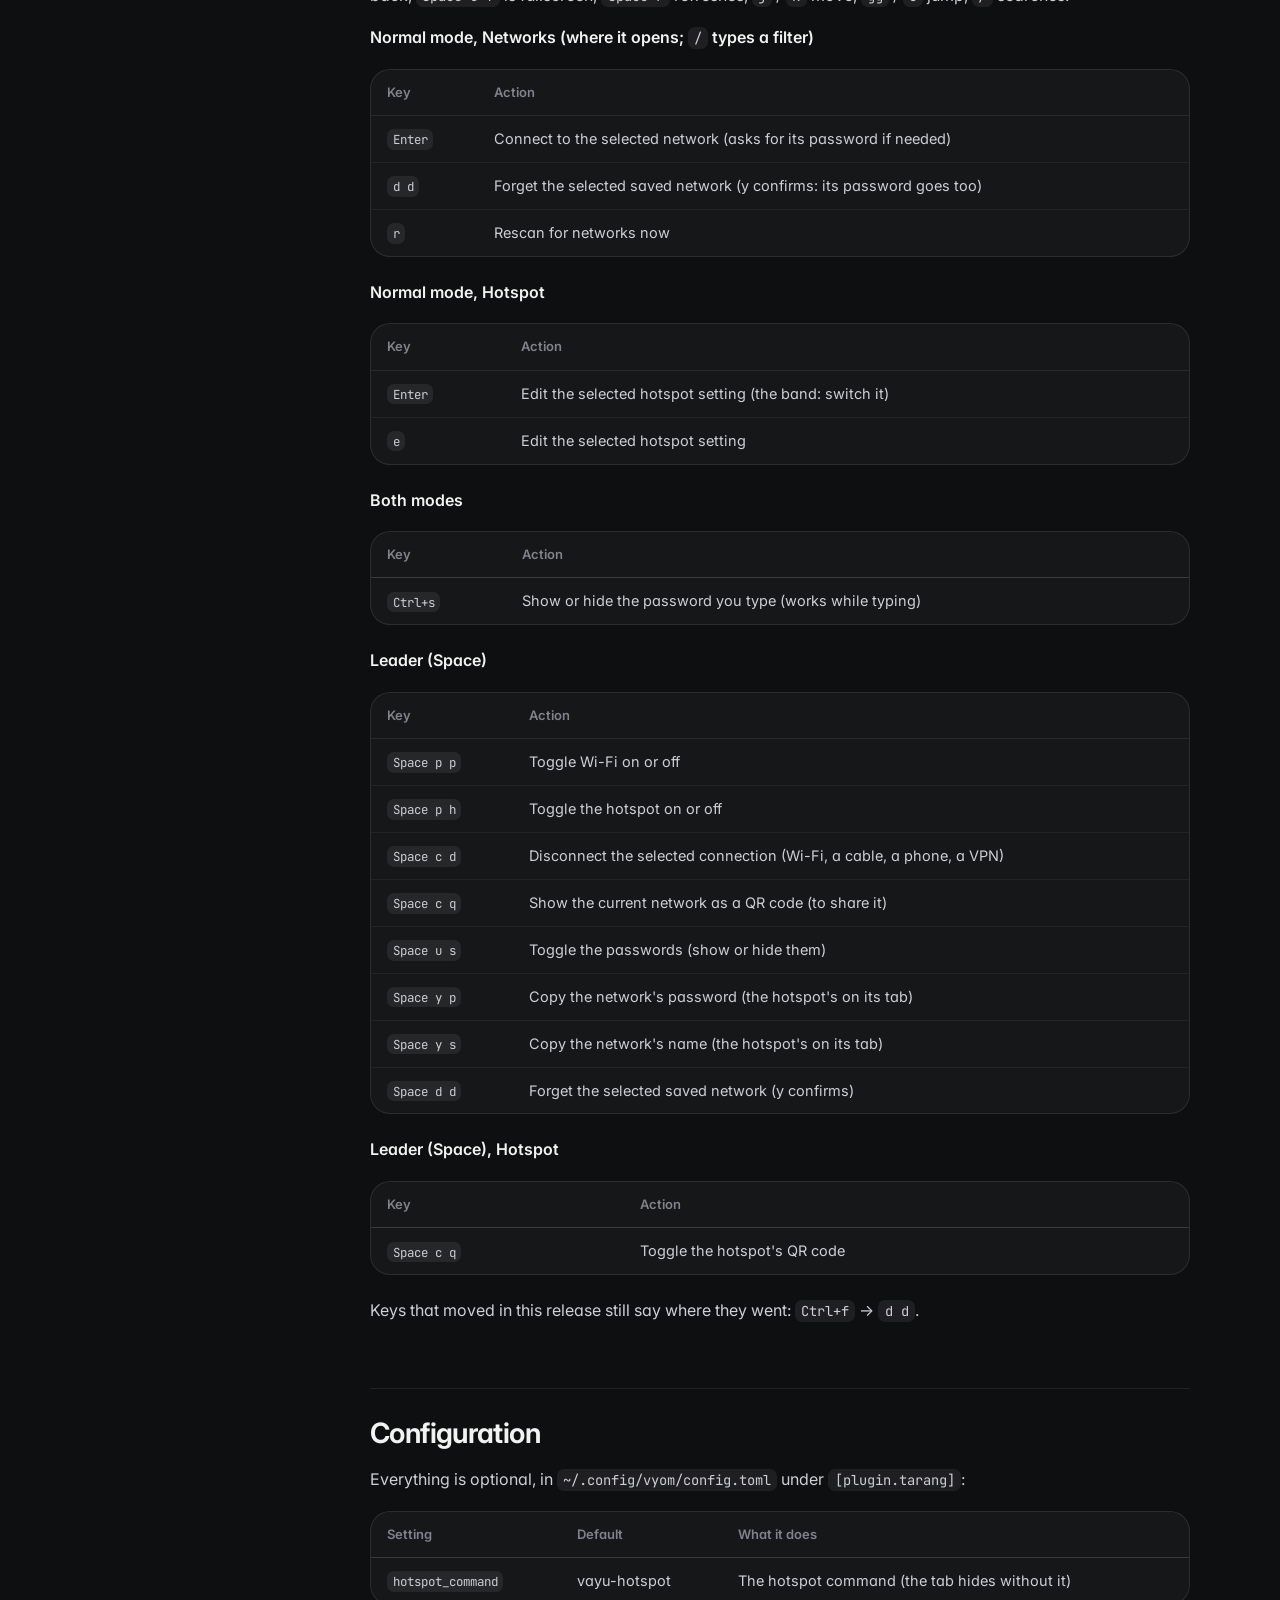
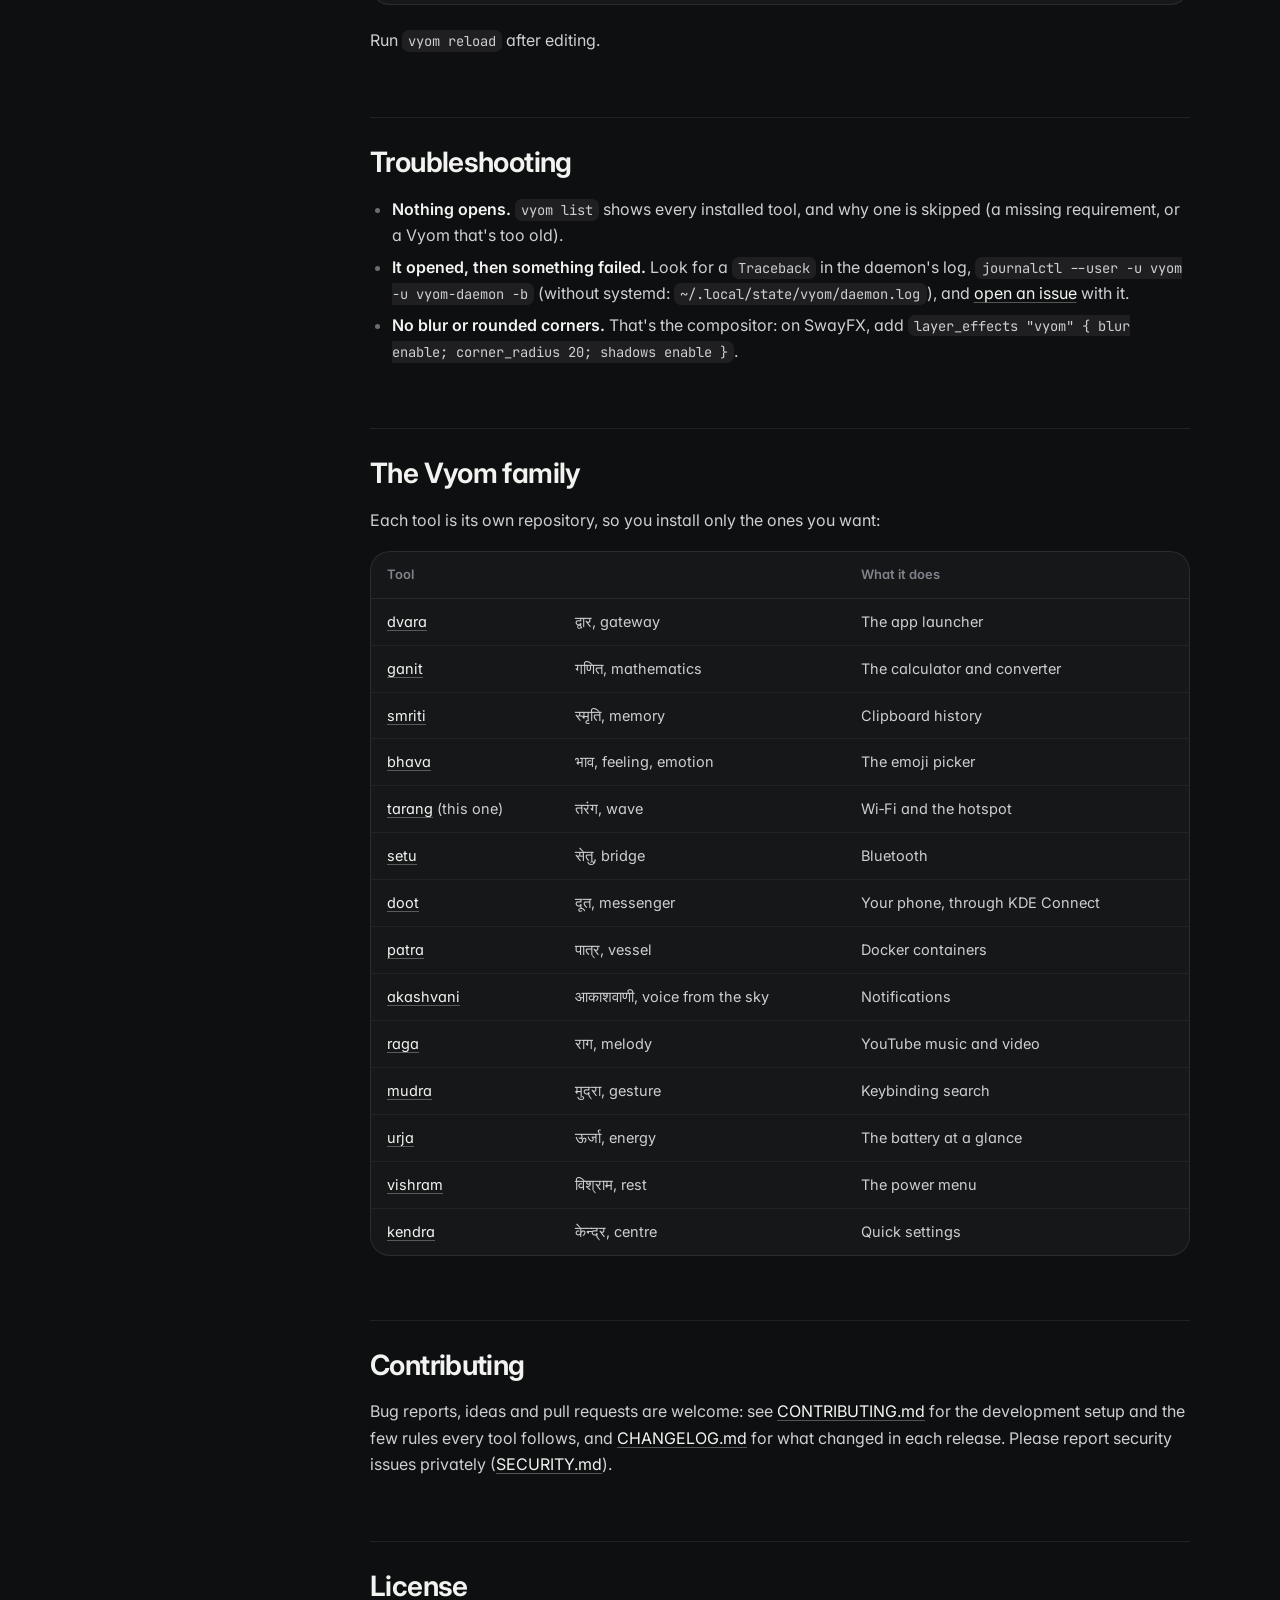
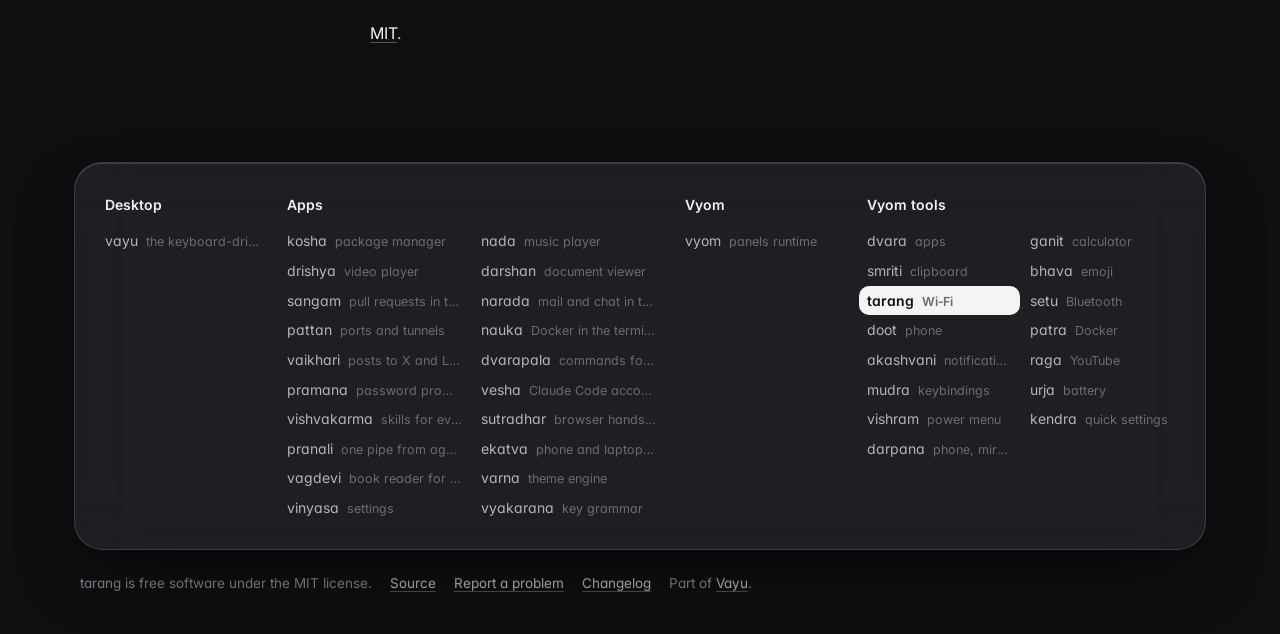
==== commit 1cae6163: "Every connection gets the Wi-Fi network's view: Ethernet, USB, mobile, VPN Each active connection is" ====
--- a/docs/index.html
+++ b/docs/index.html
@@ -37,7 +37,7 @@
 <blockquote><p><em>Tarang</em> (तरंग) is Sanskrit for "wave": the radio waves your Wi‑Fi and hotspot ride on.</p></blockquote>
 <p>tarang is wi‑Fi and the hotspot for <a href="https://github.com/Theyashsawarkar/vyom">Vyom</a>: one keyboard-driven panel that opens instantly, with live data, a preview and a key for everything. It runs on any compositor with the layer-shell protocol (sway, Hyprland, river, niri, Wayfire, labwc…). In <a href="https://github.com/Theyashsawarkar/vayu">Vayu</a>, the desktop it was built for, it replaces networkmanager_dmenu (wifi-picker.py).</p>
 <h2 id="features"><a class="anchor" href="#features">#</a>Features</h2>
-<ul><li><strong>The network you're on, at a glance</strong>: a card at the top with a signal ring, band and channel, your download and upload right now, and its <strong>Share</strong> (<code>Space c q</code>) and <strong>Disconnect</strong> (<code>Space c d</code>) buttons. It's also the first row of the list, under <strong>Connected</strong>. Not connected, the card says why: Wi‑Fi off, on Ethernet, NetworkManager not running, no Wi‑Fi card.</li><li><strong>Live speeds on the right</strong>: with the network you're on picked (it is when the panel opens), the right side shows download and upload as big numbers with their peak and average, <strong>the last minute as a graph</strong> (peaks marked), data received and sent, how long you've been connected (and since when), the signal with its own line and dBm, and every fact in one place: internet (Online, Limited, Sign in, No internet), security, band and channel, IP address, router, link rate (both ways, from <code>iw</code> when it's there), DNS, access point and IPv6. The graph opens on the whole last minute (Vyom 0.10 keeps it all along: its live state reads the counters every 2 s, every second while this panel is open) and moves once a second. Only the card's own byte counters (<code>/sys/class/net</code>) and signal (<code>/proc/net/wireless</code>) are read, so it never sends anything to measure (no speed test, no ping).</li><li><strong>Signal as bars and a word</strong> (Excellent, Good, Fair, Weak in green, green, yellow, red), saved networks starred, then nearby ones, strongest first. Open networks get a yellow <strong>Open</strong> chip, WEP/WPA1 a red one. Scanning shows in the top bar ("Scanning…", then "Scanned 8 s ago"); <code>r</code> rescans.</li><li><code>Enter</code> connects; a secured network you haven't joined asks for its <strong>password right in the search box</strong> (hidden; <code>Ctrl+S</code> shows it), and nothing is sent until you press <code>Enter</code>.</li><li><strong>Connecting shows its steps</strong> (Associating, Authenticating, Getting an address), read from NetworkManager as they happen. When it fails it says <strong>why</strong> in red: wrong password (and asks again), out of range, no address from the router, a network that needs a user name (WPA Enterprise), a password that's too short.</li><li>Another network picked: its signal and <strong>how it compares with the one you're on</strong> ("17 points weaker than Home Fiber 5G"), security as a chip (WPA3 strong, WPA2 good, Open with a warning that anyone nearby can read unencrypted traffic), band, channel and frequency, top speed, saved or new, metered, access point, and <strong>Connect</strong> / <strong>Forget</strong> in red: <code>dd</code> asks first (<code>y</code> forgets), since it can't be undone.</li><li><strong>Share</strong> (<code>Space c q</code>): a QR code phones scan to join the network you're on (needs qrencode; without it, the password is shown instead). Only when you ask; the password stays hidden until <code>Space u s</code>.</li><li>A <strong>Hotspot tab</strong> (with Vayu's <code>vayu-hotspot</code>, or any command with its <code>status --json</code> / <code>on</code> / <code>off</code> interface): a QR code to join, the name, the password (hidden until <code>Space u s</code>), the band and what it shares, the devices connected right now, the hotspot's own traffic live on the right (from and to its devices, the last minute, totals), and <code>Space p h</code> (or the switch) to turn it on or off. Name, password and band are settings, read-only until you press <code>e</code> or <code>Enter</code> on one.</li><li>A Wi‑Fi on/off switch in the top bar (<code>Space p p</code>); on the Hotspot tab it's the hotspot's. With Wi‑Fi off the list has one row, <strong>Wi‑Fi is off</strong>: <code>Enter</code> turns it on.</li><li><strong>Vim keys</strong> (Vyom 0.7): NORMAL and INSERT modes, counts, <code>Space</code> as the leader with a which-key strip, <code>?</code> for every key and <code>Space Space</code> for a palette of every action.</li><li>Keyboard first: every action has a key, shown on its button and in the footer; the mouse works too.</li><li>Never freezes the panel: slow commands run in the background.</li></ul>
+<ul><li><strong>Every connection you're on, at the top</strong>: Wi‑Fi, Ethernet, a phone over USB, mobile broadband, Bluetooth, a VPN or WireGuard, each a row under <strong>Connected</strong> (the one carrying your traffic first, a VPN under the connection it rides on), each the same way: its kind's icon, name and badge. Picked, the right side shows it live, like a Wi‑Fi network: Online or Standby, speeds, the minute's graph, totals, and its details (link speed and duplex for a cable, operator and APN for a modem, server and what it rides on for a VPN). On anything but Wi‑Fi the header says <strong>Network</strong>. Not connected, a card says why: Wi‑Fi off, NetworkManager not running, no Wi‑Fi card. <code>Space c d</code> disconnects the selected connection.</li><li><strong>Live speeds on the right</strong>: with the network you're on picked (it is when the panel opens), the right side shows download and upload as big numbers with their peak and average, <strong>the last minute as a graph</strong> (peaks marked), data received and sent, how long you've been connected (and since when), the signal with its own line and dBm, and every fact in one place: internet (Online, Limited, Sign in, No internet), security, band and channel, IP address, router, link rate (both ways, from <code>iw</code> when it's there), DNS, access point and IPv6. The graph opens on the whole last minute (Vyom 0.10 keeps it all along: its live state reads the counters every 2 s, every second while this panel is open) and moves once a second. Only the card's own byte counters (<code>/sys/class/net</code>) and signal (<code>/proc/net/wireless</code>) are read, so it never sends anything to measure (no speed test, no ping).</li><li><strong>Signal as bars and a word</strong> (Excellent, Good, Fair, Weak in green, green, yellow, red), saved networks starred, then nearby ones, strongest first. Open networks get a yellow <strong>Open</strong> chip, WEP/WPA1 a red one. Scanning shows in the top bar ("Scanning…", then "Scanned 8 s ago"); <code>r</code> rescans.</li><li><code>Enter</code> connects; a secured network you haven't joined asks for its <strong>password right in the search box</strong> (hidden; <code>Ctrl+S</code> shows it), and nothing is sent until you press <code>Enter</code>.</li><li><strong>Connecting shows its steps</strong> (Associating, Authenticating, Getting an address), read from NetworkManager as they happen. When it fails it says <strong>why</strong> in red: wrong password (and asks again), out of range, no address from the router, a network that needs a user name (WPA Enterprise), a password that's too short.</li><li>Another network picked: its signal and <strong>how it compares with the one you're on</strong> ("17 points weaker than Home Fiber 5G"), security as a chip (WPA3 strong, WPA2 good, Open with a warning that anyone nearby can read unencrypted traffic), band, channel and frequency, top speed, saved or new, metered, access point, and <strong>Connect</strong> / <strong>Forget</strong> in red: <code>dd</code> asks first (<code>y</code> forgets), since it can't be undone.</li><li><strong>Share</strong> (<code>Space c q</code>): a QR code phones scan to join the network you're on (needs qrencode; without it, the password is shown instead). Only when you ask; the password stays hidden until <code>Space u s</code>.</li><li>A <strong>Hotspot tab</strong> (with Vayu's <code>vayu-hotspot</code>, or any command with its <code>status --json</code> / <code>on</code> / <code>off</code> interface): a QR code to join, the name, the password (hidden until <code>Space u s</code>), the band and what it shares, the devices connected right now, the hotspot's own traffic live on the right (from and to its devices, the last minute, totals), and <code>Space p h</code> (or the switch) to turn it on or off. Name, password and band are settings, read-only until you press <code>e</code> or <code>Enter</code> on one.</li><li>A Wi‑Fi on/off switch in the top bar (<code>Space p p</code>); on the Hotspot tab it's the hotspot's. With Wi‑Fi off the list has one row, <strong>Wi‑Fi is off</strong>: <code>Enter</code> turns it on.</li><li><strong>Vim keys</strong> (Vyom 0.7): NORMAL and INSERT modes, counts, <code>Space</code> as the leader with a which-key strip, <code>?</code> for every key and <code>Space Space</code> for a palette of every action.</li><li>Keyboard first: every action has a key, shown on its button and in the footer; the mouse works too.</li><li>Never freezes the panel: slow commands run in the background.</li></ul>
 <h2 id="install"><a class="anchor" href="#install">#</a>Install</h2>
 <h3 id="requirements"><a class="anchor" href="#requirements">#</a>Requirements</h3>
 <ul><li><a href="https://github.com/Theyashsawarkar/vyom">Vyom</a> 0.7 or newer (Python 3.11+, PyGObject, GTK 4, <a href="https://github.com/wmww/gtk4-layer-shell">gtk4-layer-shell</a>, a Nerd Font)</li><li><code>nmcli</code></li><li>optional: qrencode (QR codes to share a network or join the hotspot)</li><li>optional: iw (the link rate both ways in the live view)</li></ul>
@@ -61,7 +61,7 @@
 <p><strong>Both modes</strong></p>
 <div class="table"><table><thead><tr><th>Key</th><th>Action</th></tr></thead><tbody><tr><td><code>Ctrl+s</code></td><td>Show or hide the password you type (works while typing)</td></tr></tbody></table></div>
 <p><strong>Leader (Space)</strong></p>
-<div class="table"><table><thead><tr><th>Key</th><th>Action</th></tr></thead><tbody><tr><td><code>Space p p</code></td><td>Toggle Wi-Fi on or off</td></tr><tr><td><code>Space p h</code></td><td>Toggle the hotspot on or off</td></tr><tr><td><code>Space c d</code></td><td>Disconnect from the current network</td></tr><tr><td><code>Space c q</code></td><td>Show the current network as a QR code (to share it)</td></tr><tr><td><code>Space u s</code></td><td>Toggle the passwords (show or hide them)</td></tr><tr><td><code>Space y p</code></td><td>Copy the network's password (the hotspot's on its tab)</td></tr><tr><td><code>Space y s</code></td><td>Copy the network's name (the hotspot's on its tab)</td></tr><tr><td><code>Space d d</code></td><td>Forget the selected saved network (y confirms)</td></tr></tbody></table></div>
+<div class="table"><table><thead><tr><th>Key</th><th>Action</th></tr></thead><tbody><tr><td><code>Space p p</code></td><td>Toggle Wi-Fi on or off</td></tr><tr><td><code>Space p h</code></td><td>Toggle the hotspot on or off</td></tr><tr><td><code>Space c d</code></td><td>Disconnect the selected connection (Wi-Fi, a cable, a phone, a VPN)</td></tr><tr><td><code>Space c q</code></td><td>Show the current network as a QR code (to share it)</td></tr><tr><td><code>Space u s</code></td><td>Toggle the passwords (show or hide them)</td></tr><tr><td><code>Space y p</code></td><td>Copy the network's password (the hotspot's on its tab)</td></tr><tr><td><code>Space y s</code></td><td>Copy the network's name (the hotspot's on its tab)</td></tr><tr><td><code>Space d d</code></td><td>Forget the selected saved network (y confirms)</td></tr></tbody></table></div>
 <p><strong>Leader (Space), Hotspot</strong></p>
 <div class="table"><table><thead><tr><th>Key</th><th>Action</th></tr></thead><tbody><tr><td><code>Space c q</code></td><td>Toggle the hotspot's QR code</td></tr></tbody></table></div>
 <p>Keys that moved in this release still say where they went: <code>Ctrl+f</code> → <code>d d</code>.</p>
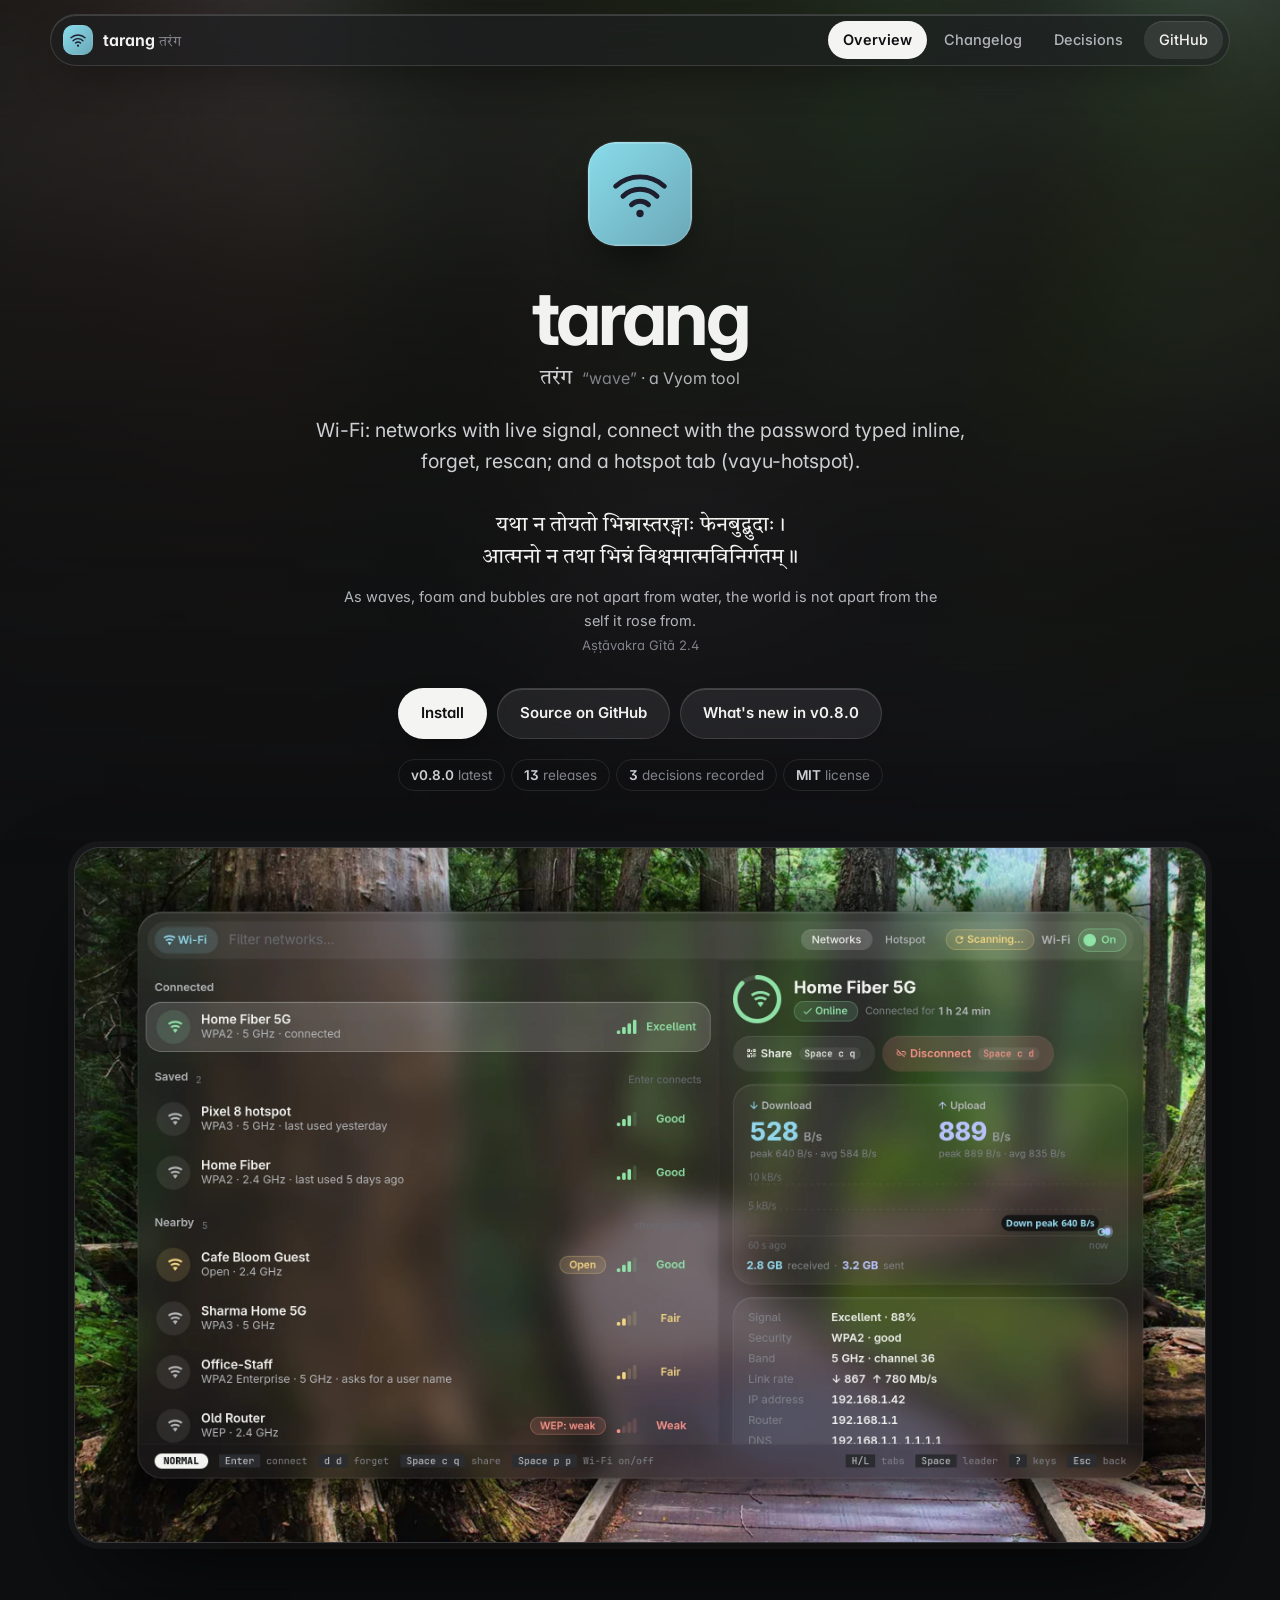
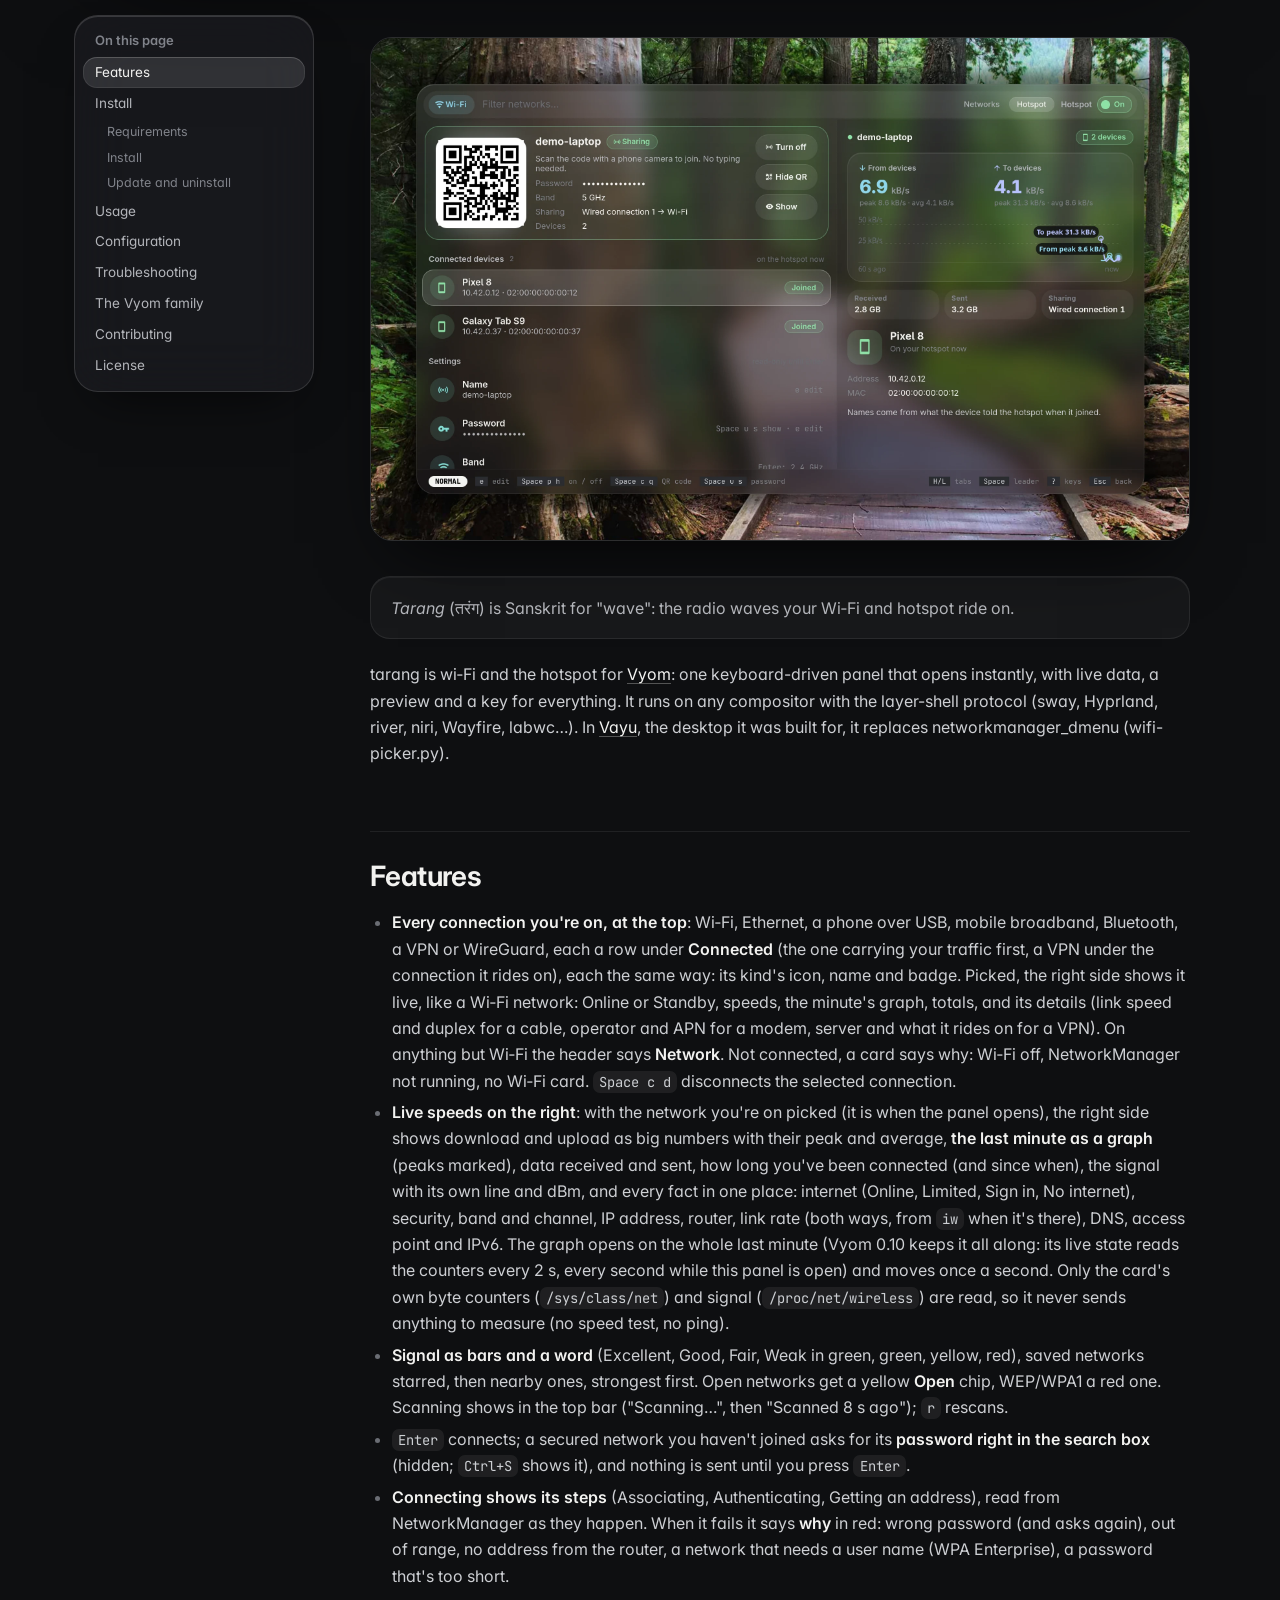
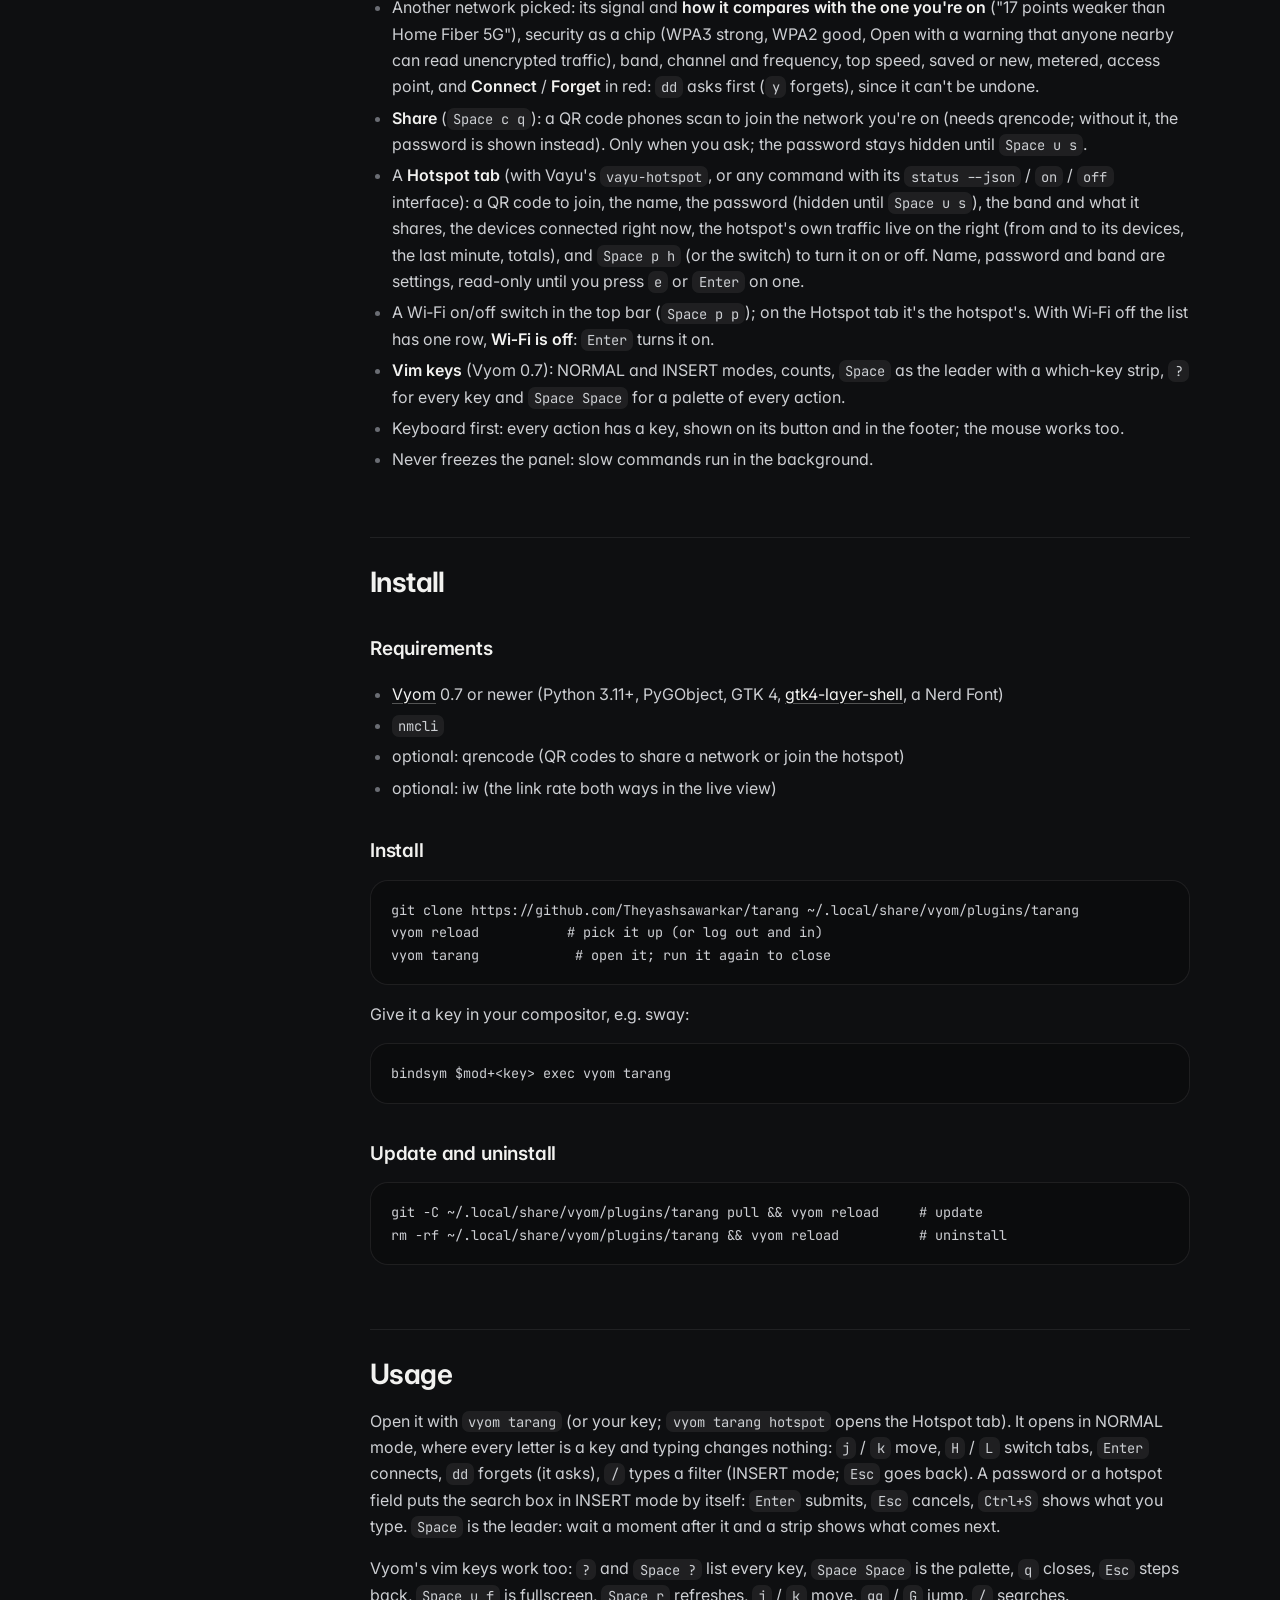
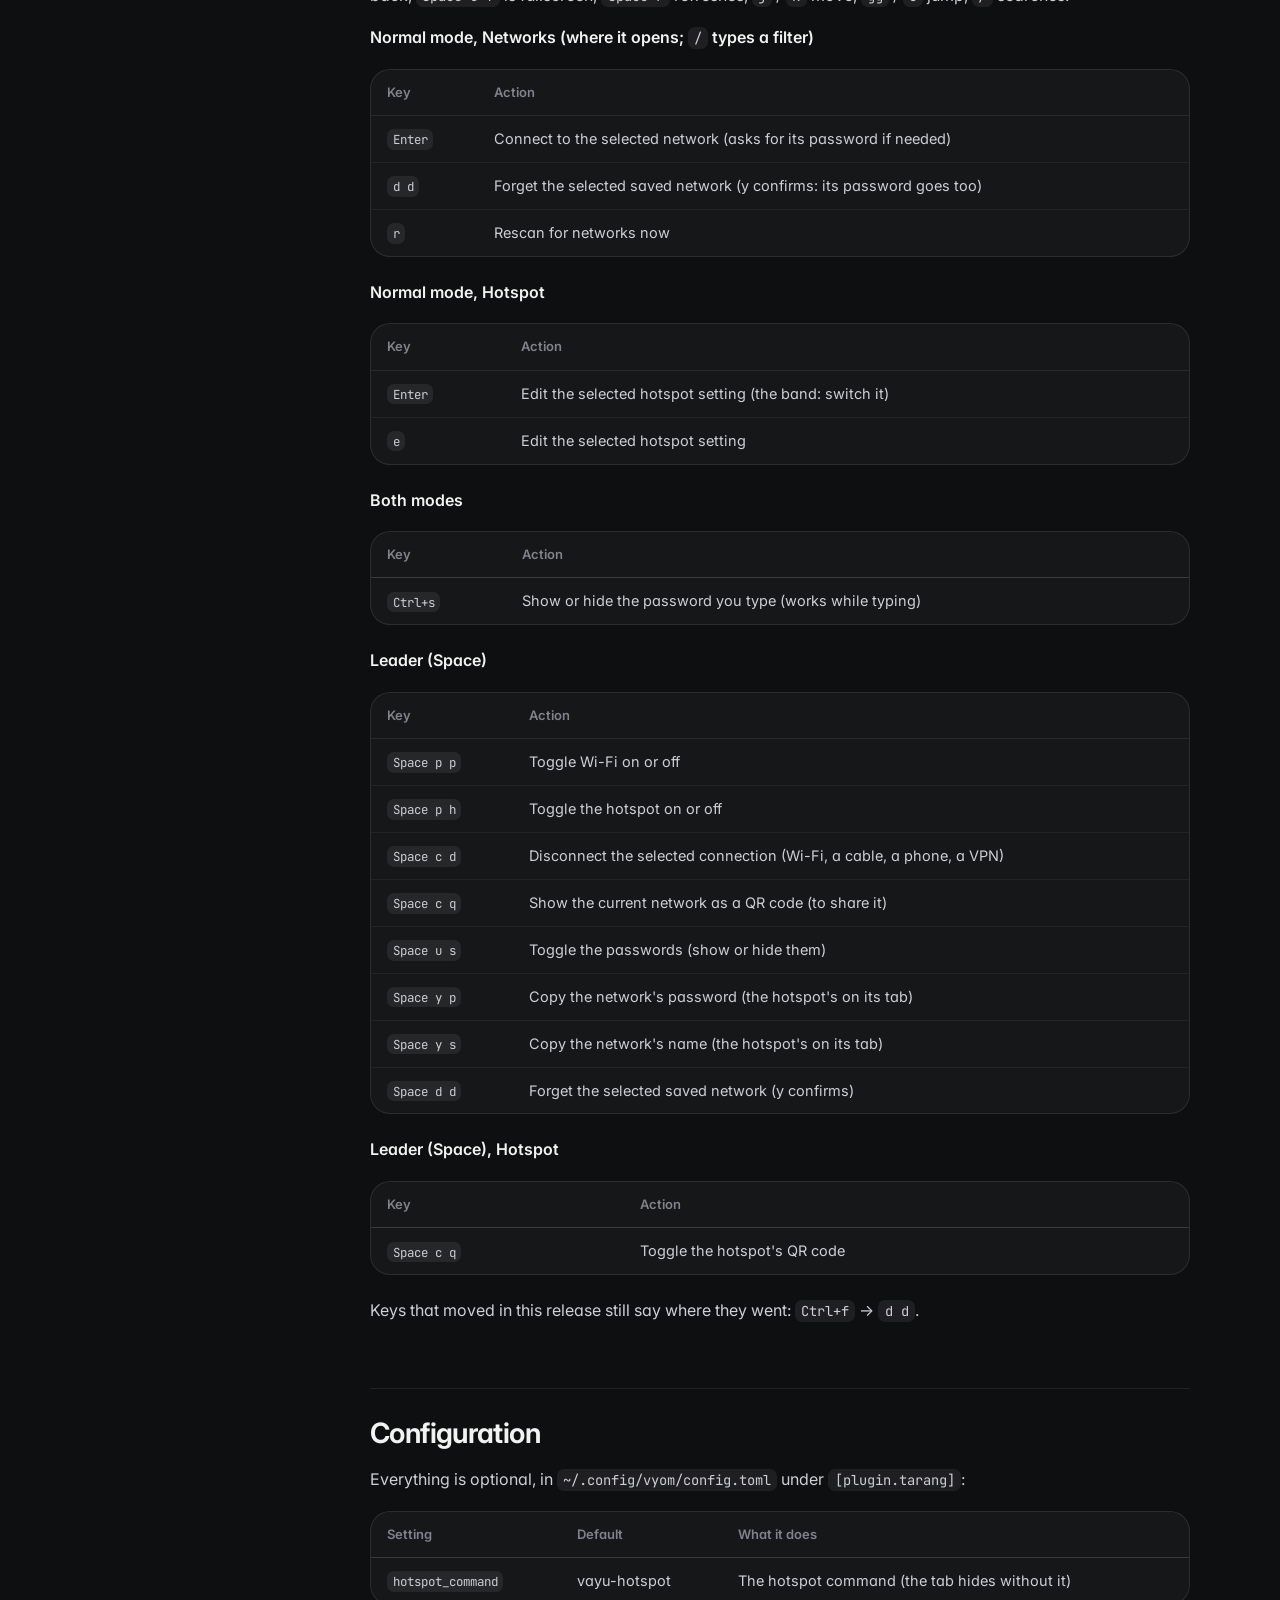
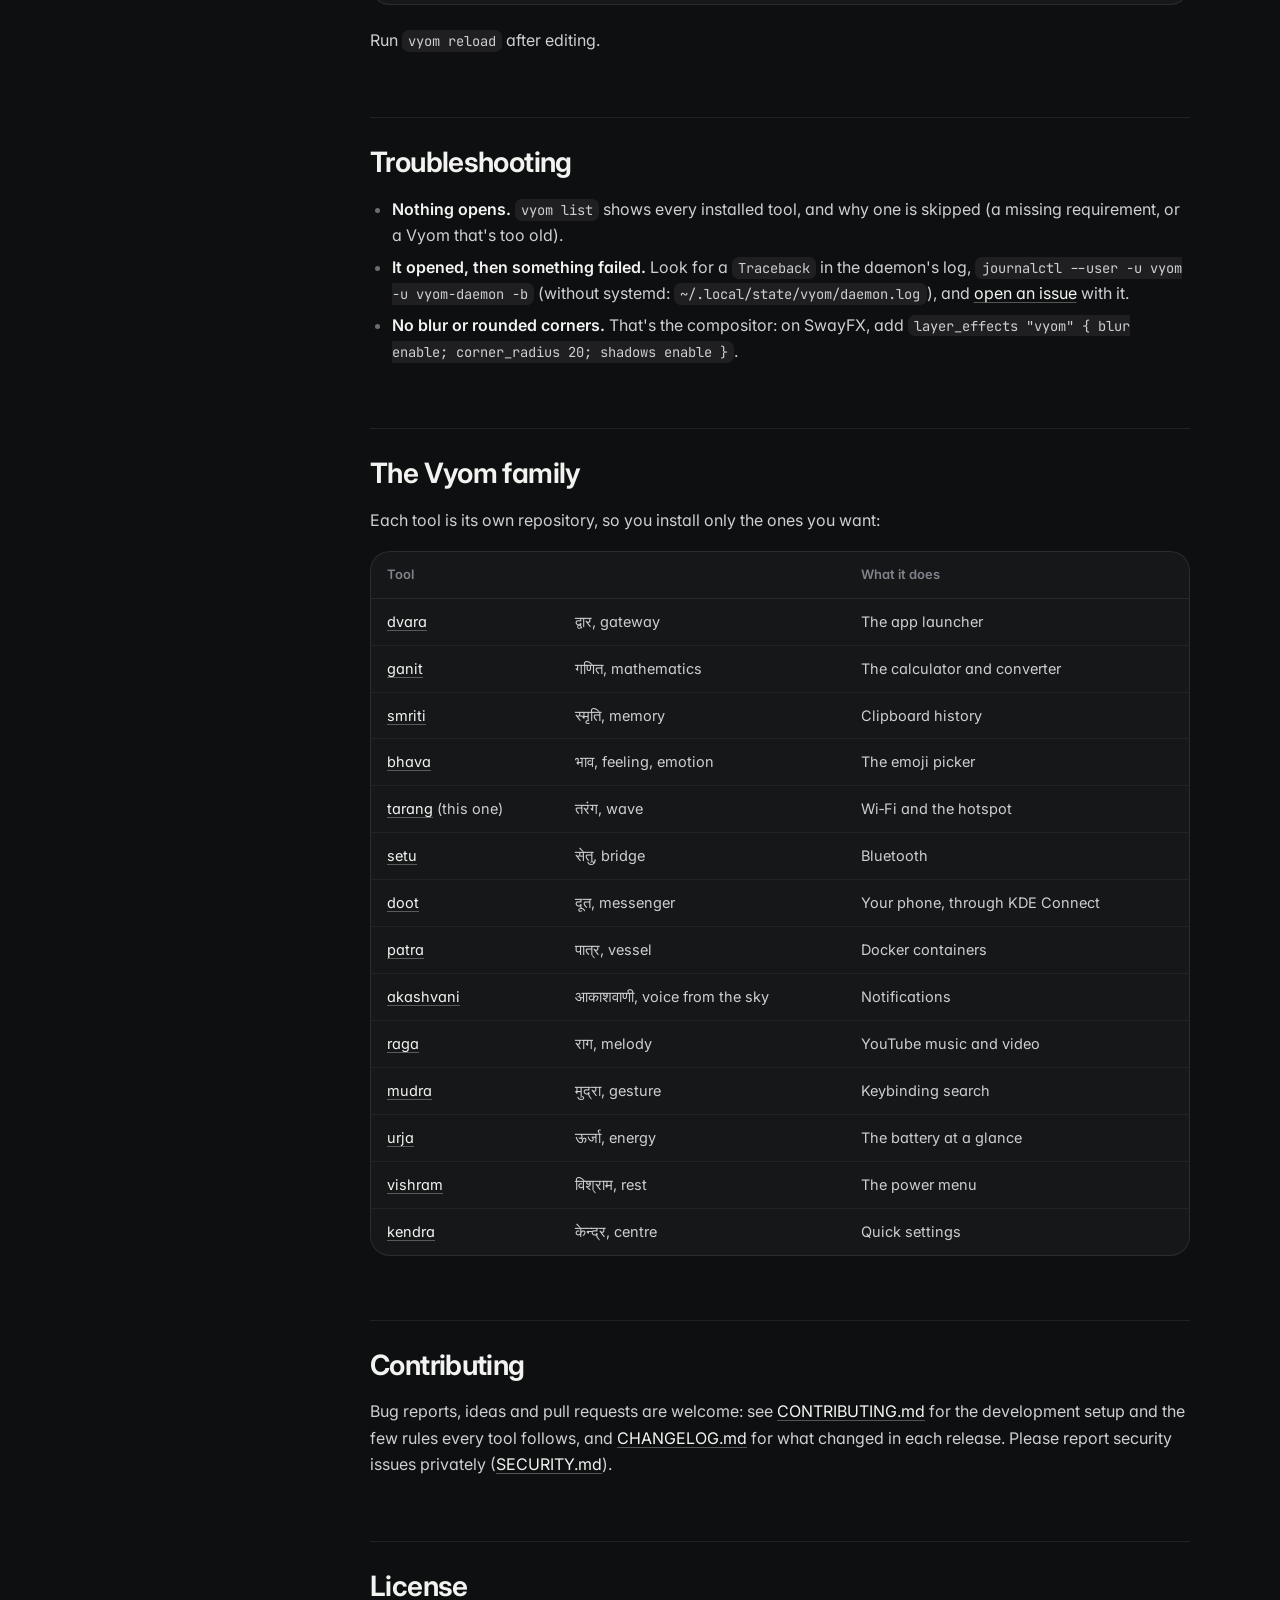
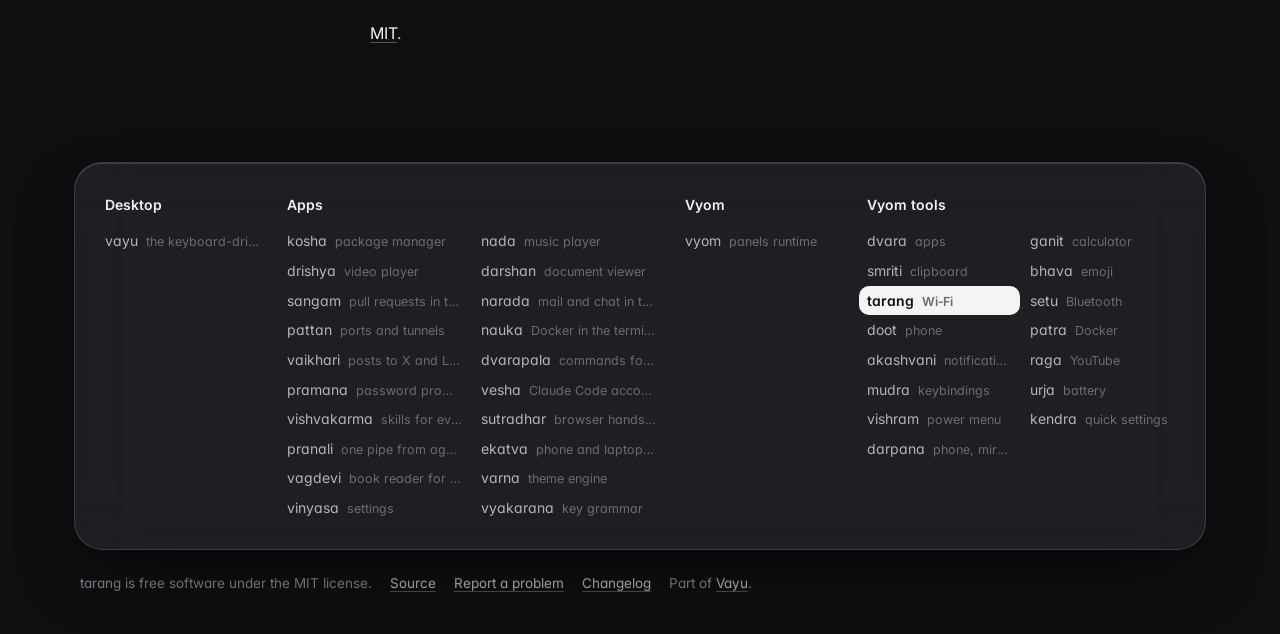
==== commit 403f0edd: "v0.8.0 Co-Authored-By: Claude Opus 5.5 <noreply@anthropic.com>" ====
--- a/docs/index.html
+++ b/docs/index.html
@@ -26,8 +26,8 @@
 <div class="sa"><b lang="sa">तरंग</b> <i>“wave”</i> · a Vyom tool</div>
 <p class="lead">Wi-Fi: networks with live signal, connect with the password typed inline, forget, rescan; and a hotspot tab (vayu-hotspot).</p>
 <figure class="shloka"><p lang="sa">यथा न तोयतो भिन्नास्तरङ्गाः फेनबुद्बुदाः ।<br>आत्मनो न तथा भिन्नं विश्वमात्मविनिर्गतम् ॥</p><figcaption>As waves, foam and bubbles are not apart from water, the world is not apart from the self it rose from. <cite>Aṣṭāvakra Gītā 2.4</cite></figcaption></figure>
-<div class="cta"><a class="btn primary" href="#install">Install</a><a class="btn" href="https://github.com/Theyashsawarkar/tarang">Source on GitHub</a><a class="btn" href="changelog.html">What's new in v0.7.0</a></div>
-<div class="meta"><span><b>v0.7.0</b> latest</span><span><b>12</b> releases</span><span><b>3</b> decisions recorded</span><span><b>MIT</b> license</span></div>
+<div class="cta"><a class="btn primary" href="#install">Install</a><a class="btn" href="https://github.com/Theyashsawarkar/tarang">Source on GitHub</a><a class="btn" href="changelog.html">What's new in v0.8.0</a></div>
+<div class="meta"><span><b>v0.8.0</b> latest</span><span><b>13</b> releases</span><span><b>3</b> decisions recorded</span><span><b>MIT</b> license</span></div>
 </header>
 <figure class="shot"><img src="assets/screenshots/tarang.webp" alt="tarang: the network you're on first in the list, then saved and nearby networks with signal bars; on the right its name with a signal ring, Online for 1 h 24 min, Share and Disconnect, live download and upload over the last minute, data received and sent, then signal, security, band, link rate, IP, router and DNS" fetchpriority="high"></figure>
 <div class="wrap"><aside class="toc"><b>On this page</b><a class="l2" href="#features">Features</a><a class="l2" href="#install">Install</a><a class="l3" href="#requirements">Requirements</a><a class="l3" href="#install">Install</a><a class="l3" href="#update-and-uninstall">Update and uninstall</a><a class="l2" href="#usage">Usage</a><a class="l2" href="#configuration">Configuration</a><a class="l2" href="#troubleshooting">Troubleshooting</a><a class="l2" href="#the-vyom-family">The Vyom family</a><a class="l2" href="#contributing">Contributing</a><a class="l2" href="#license">License</a></aside><article>
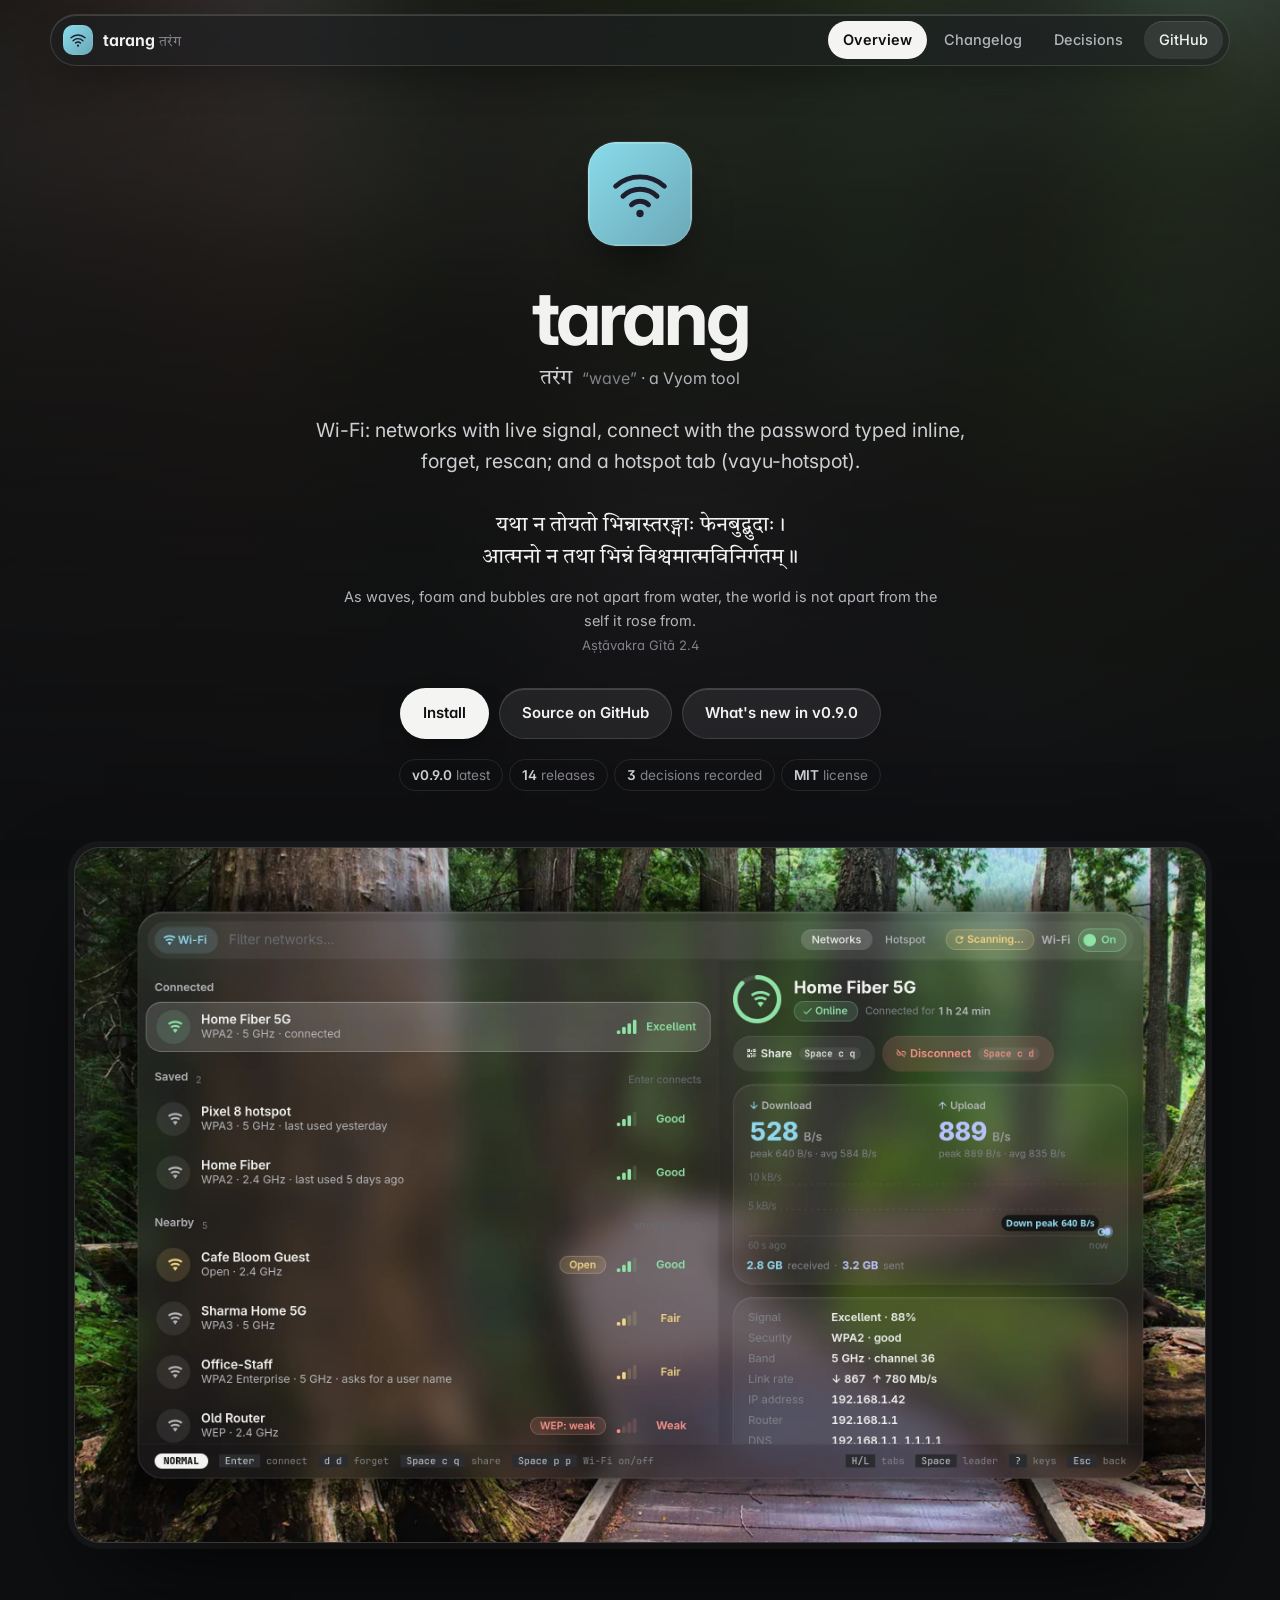
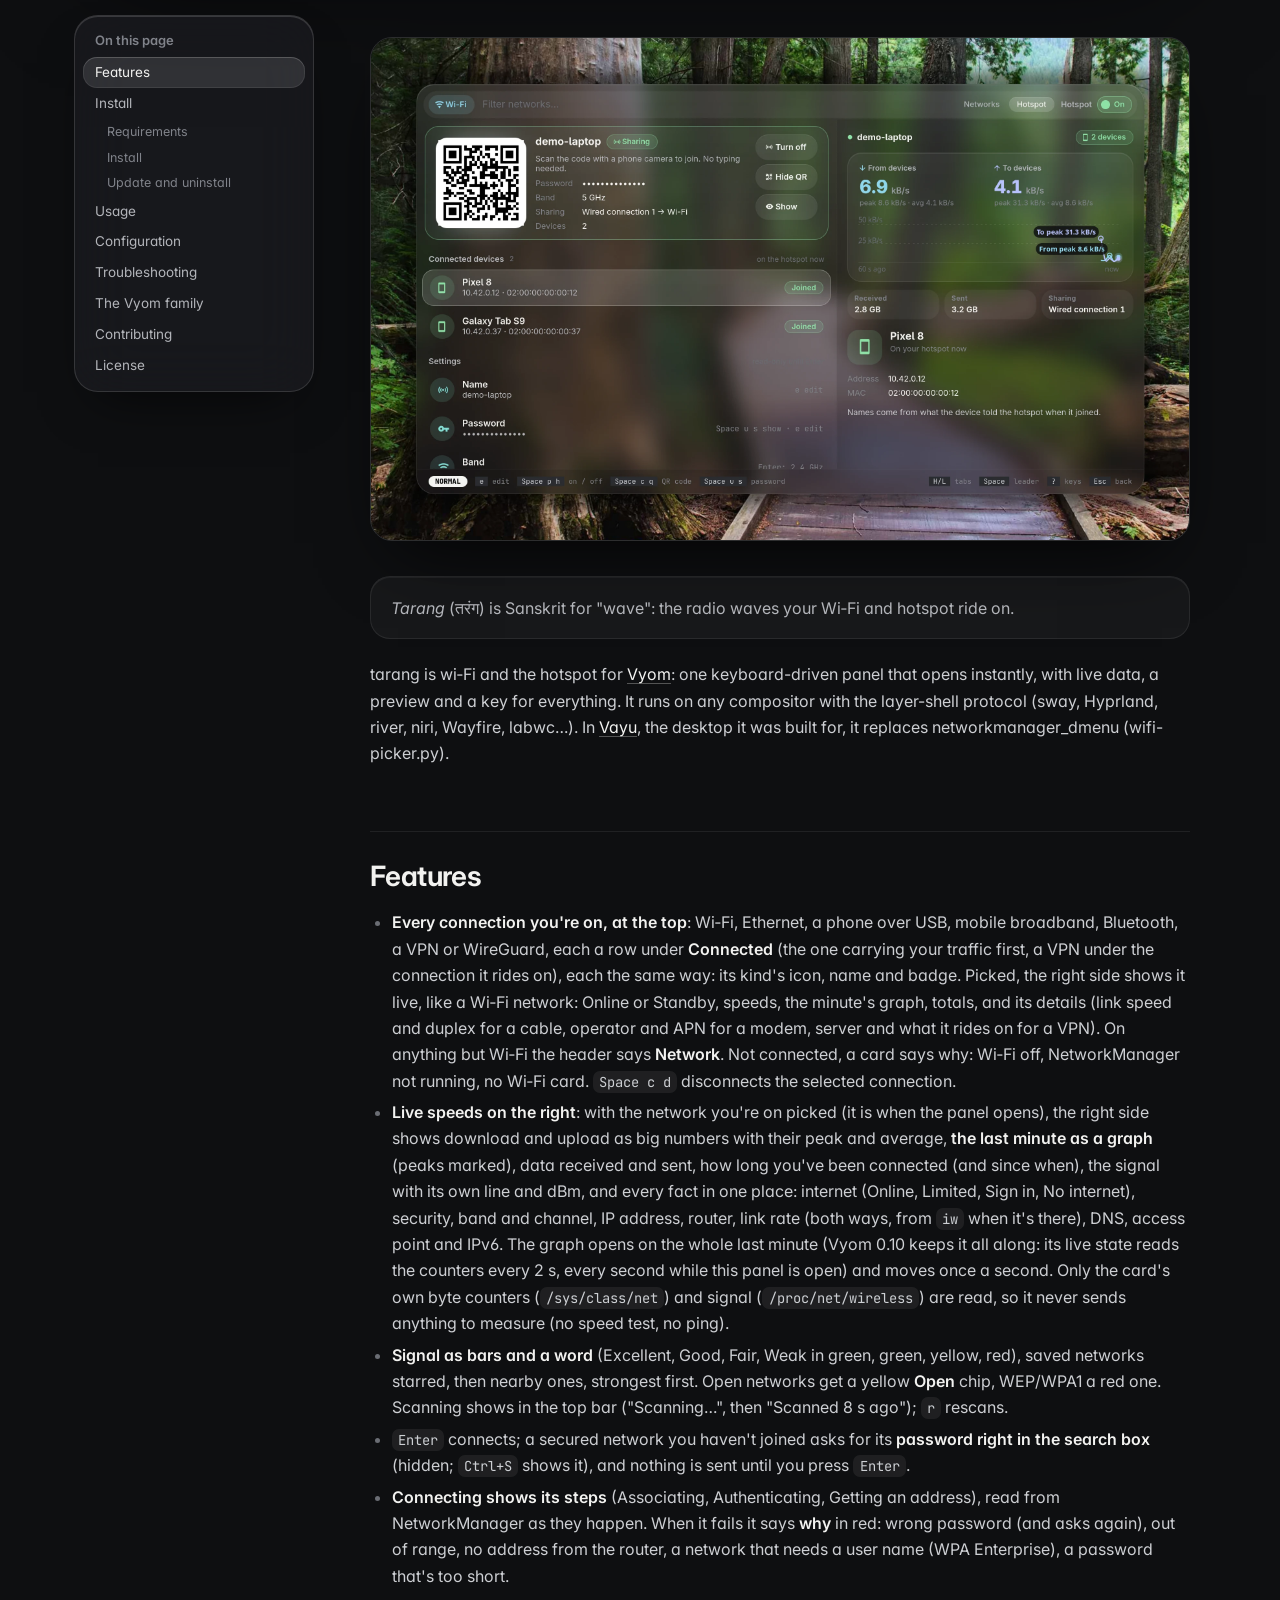
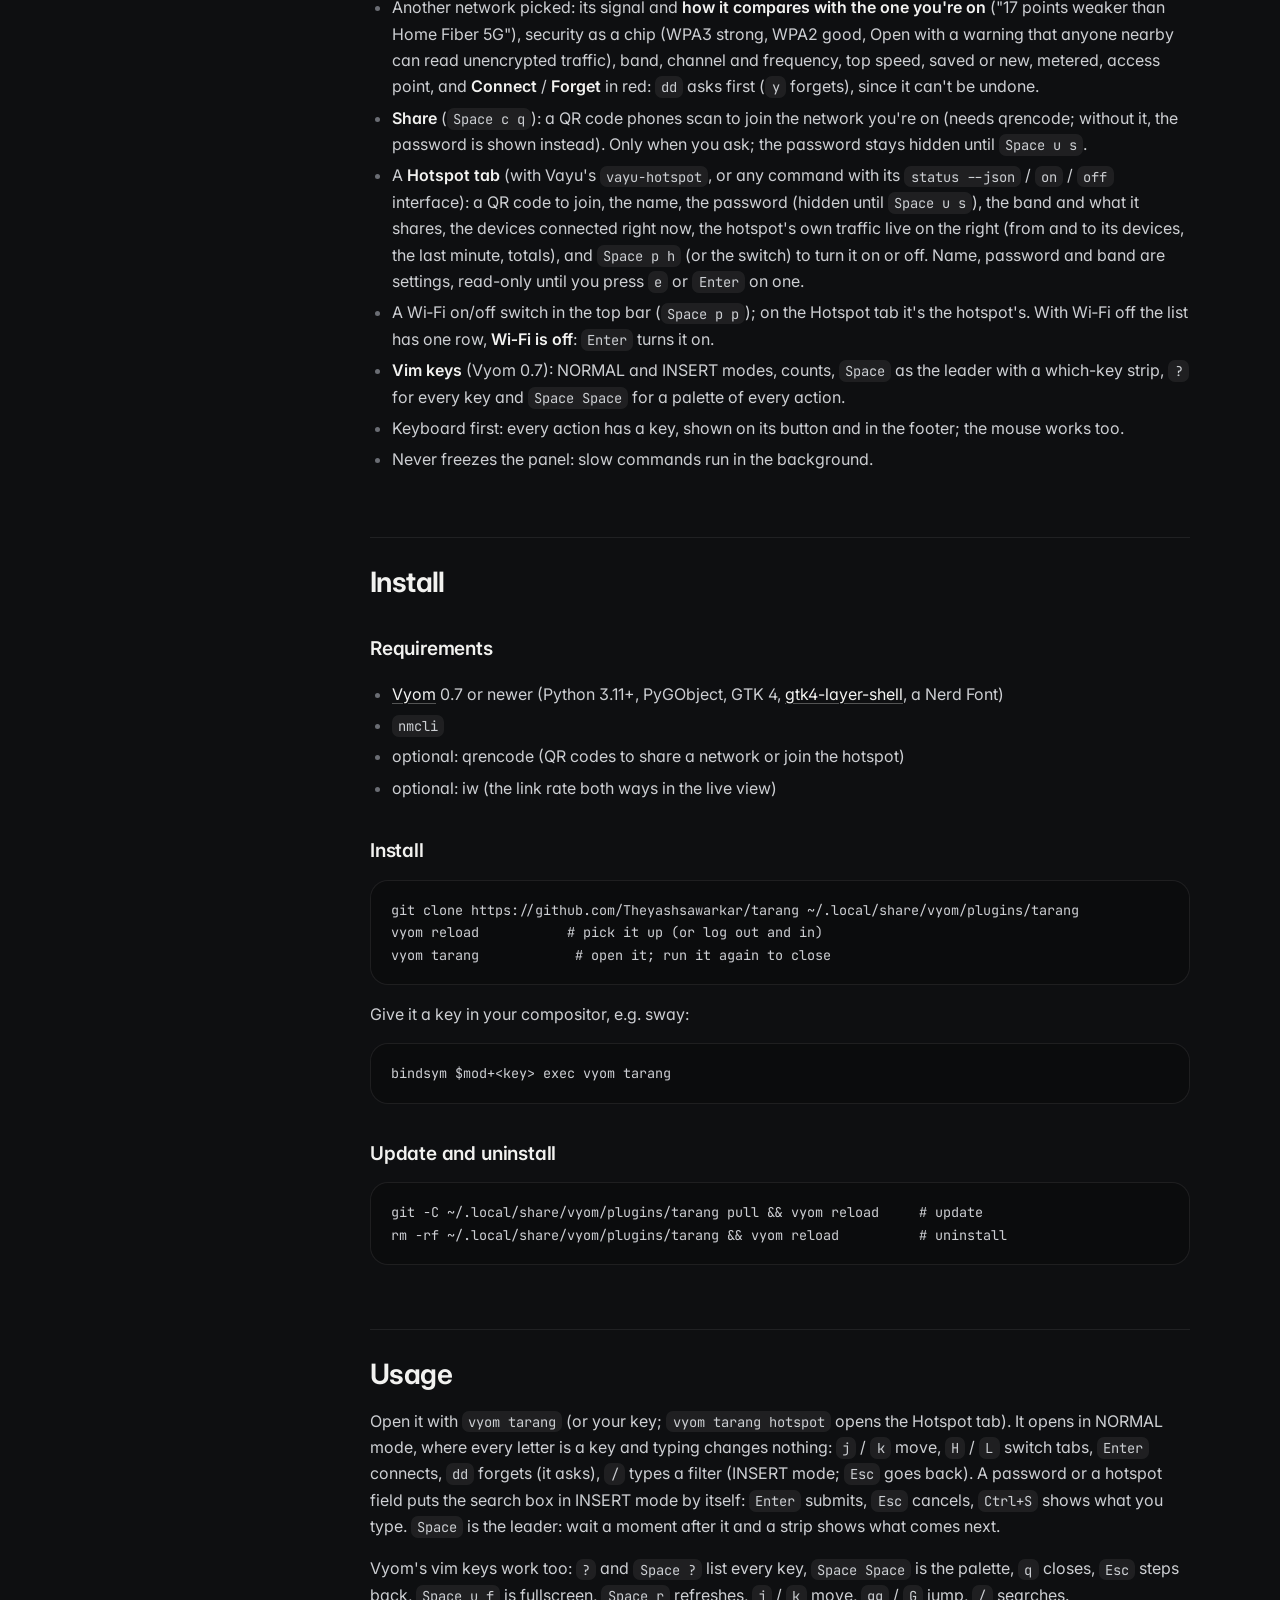
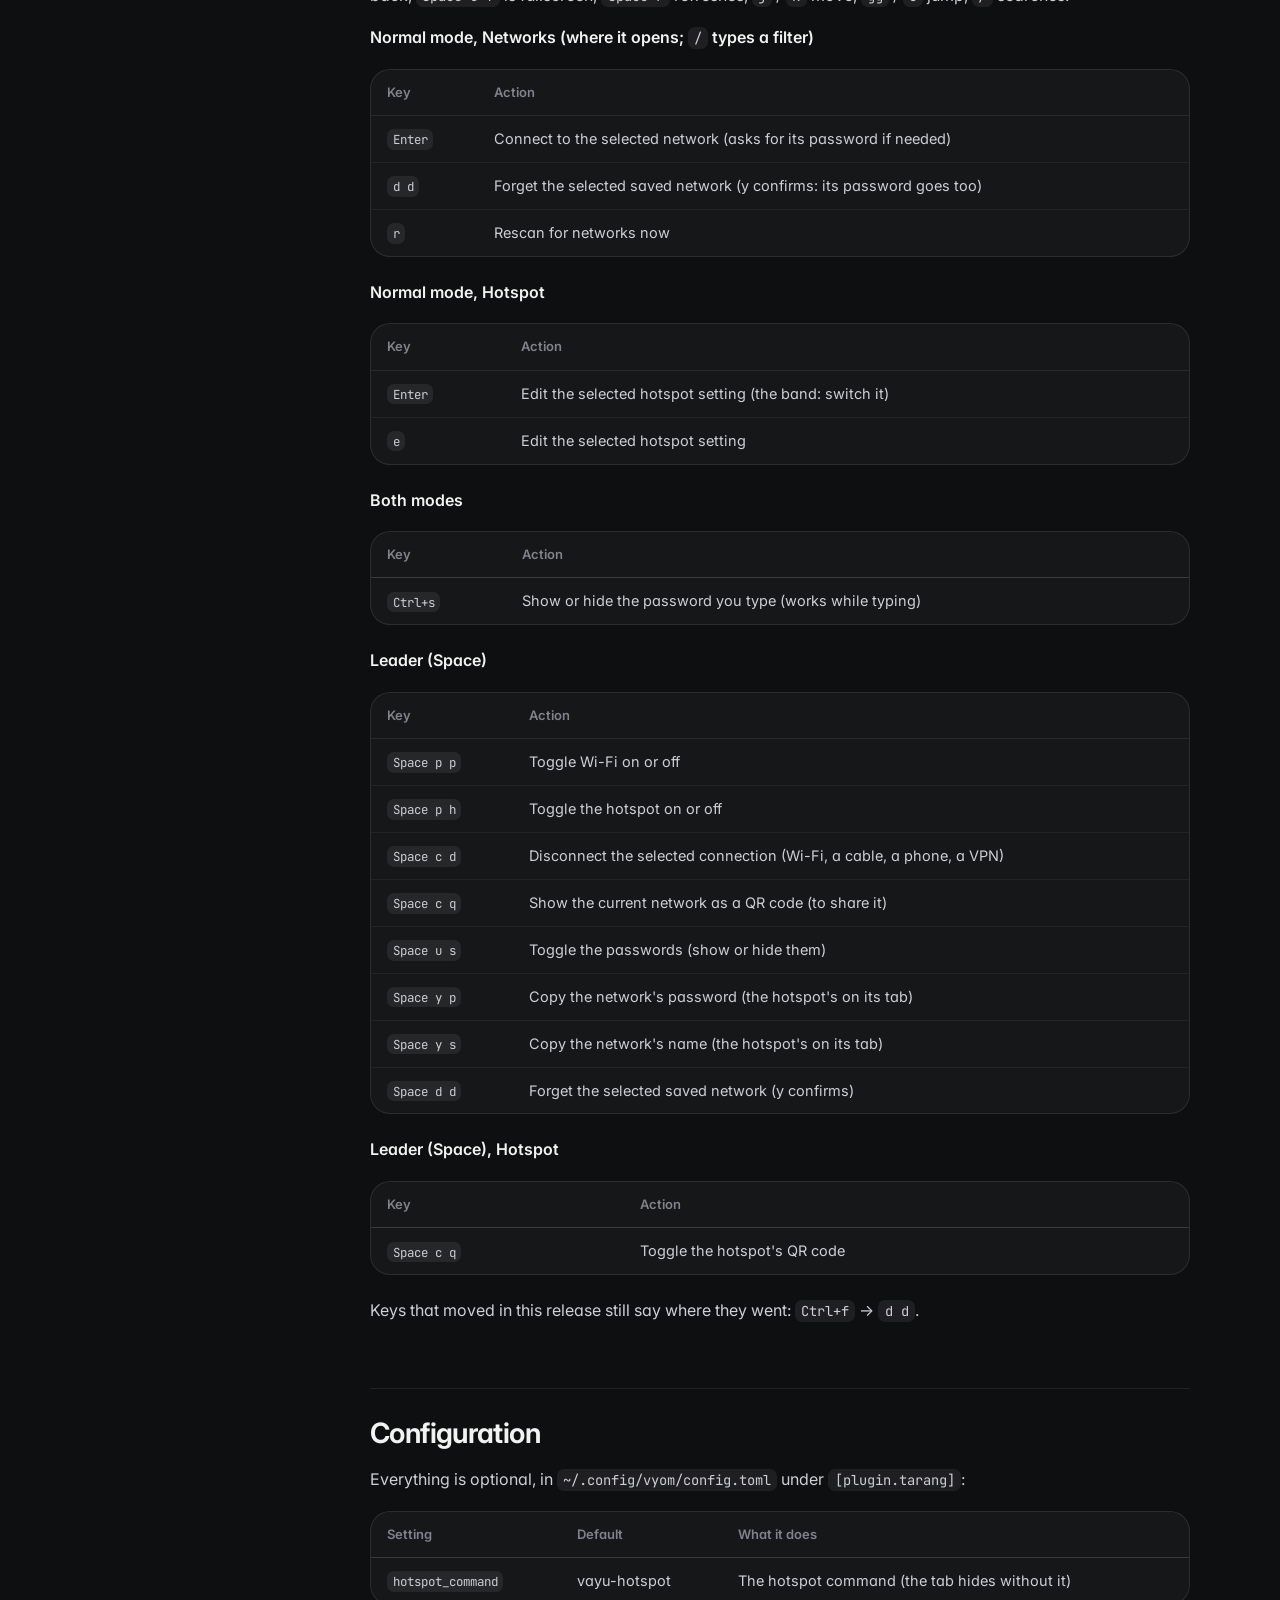
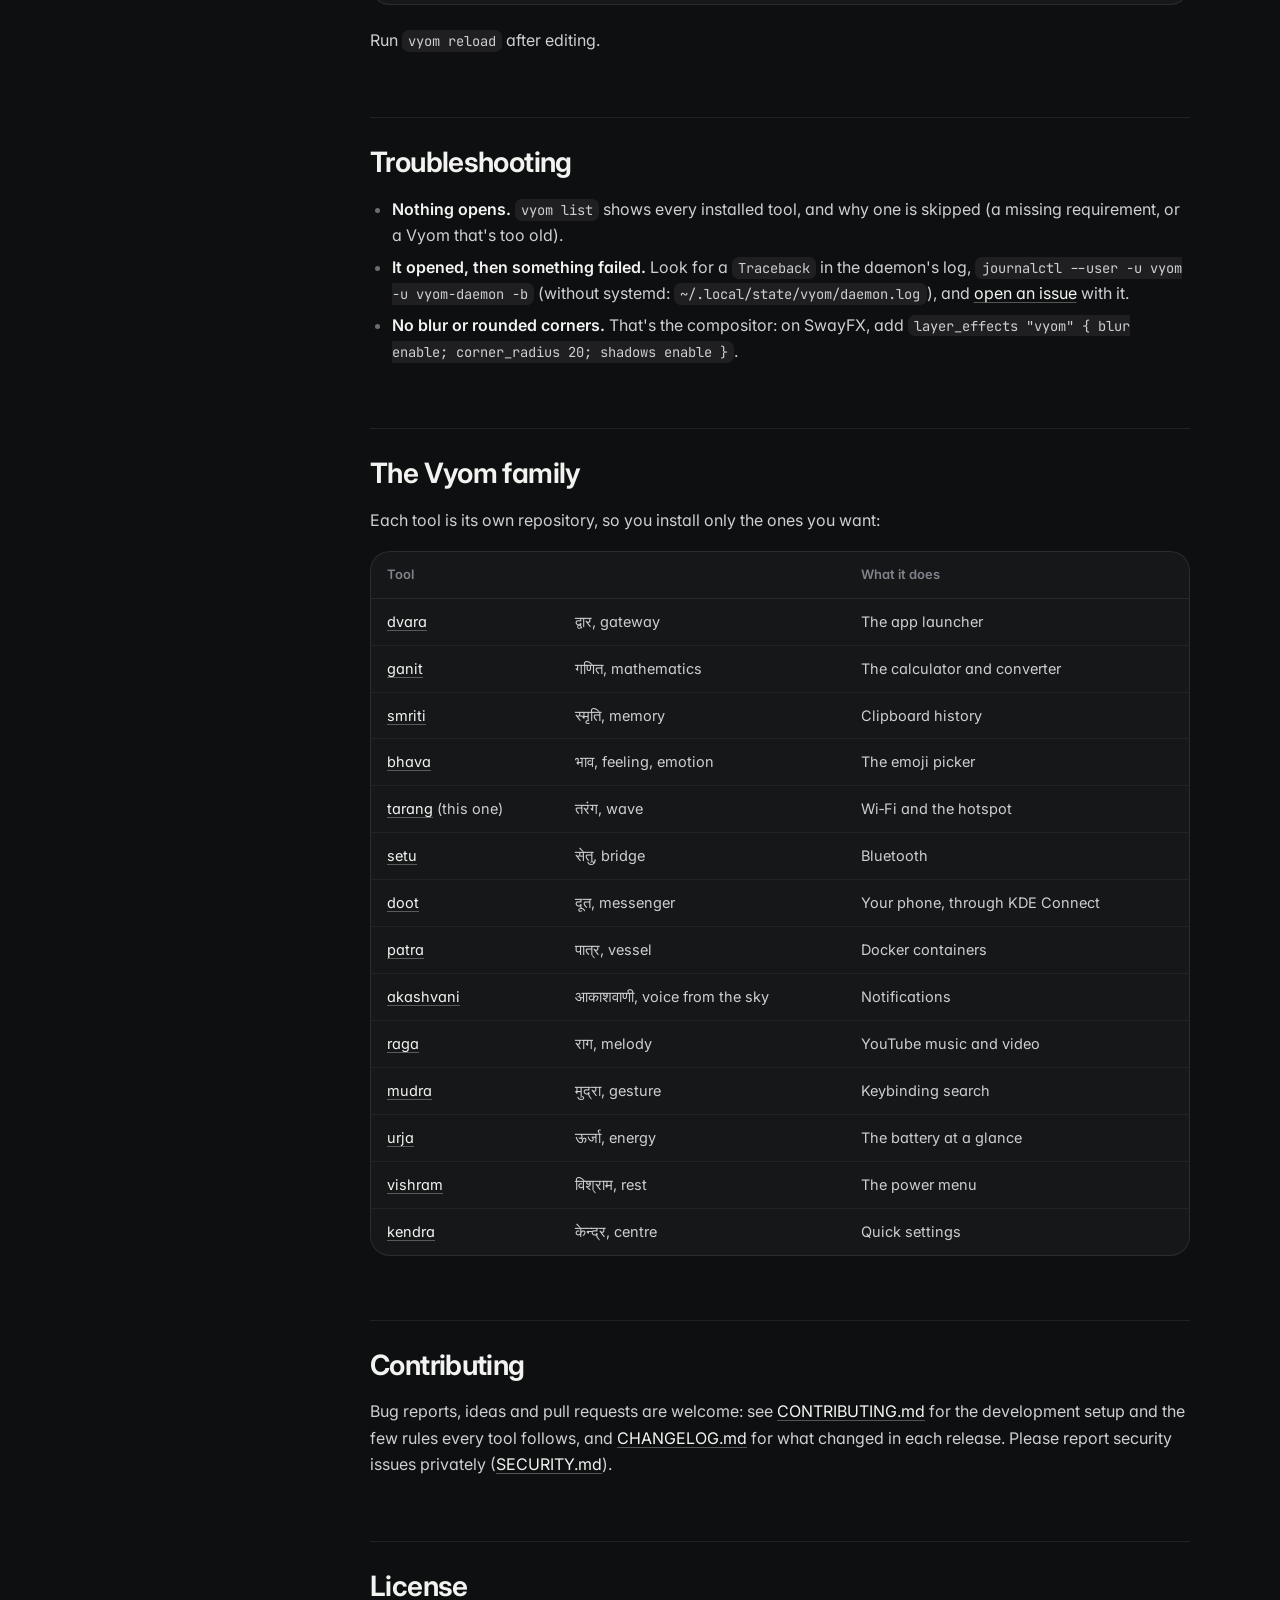
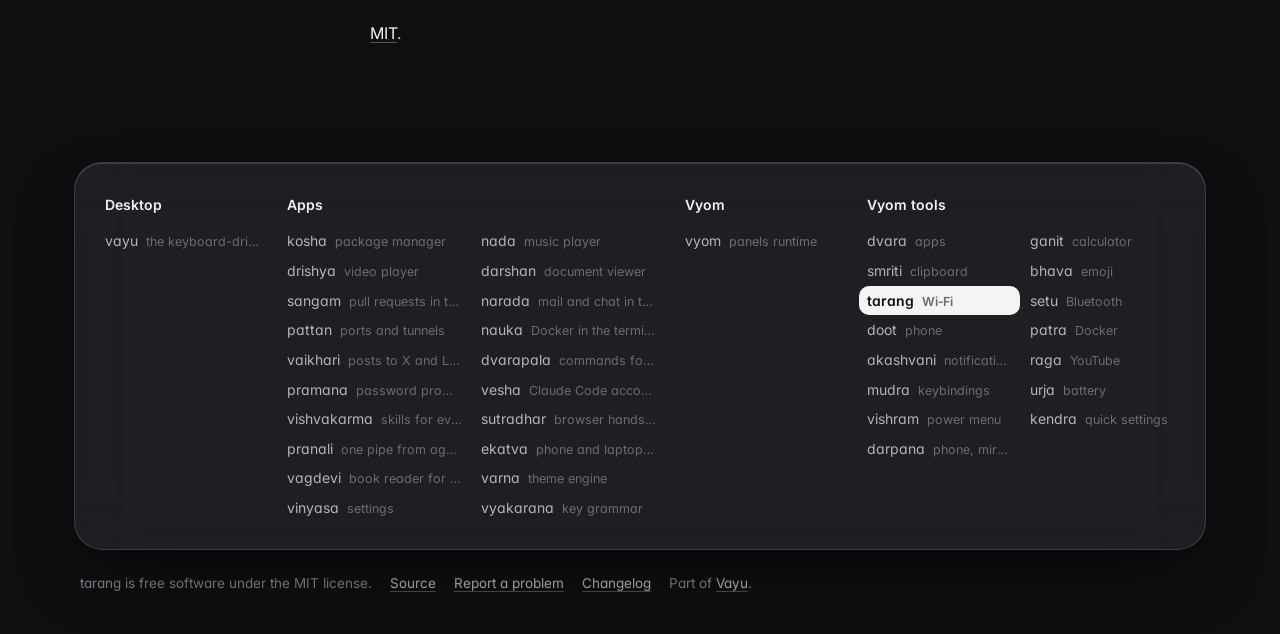
==== commit 48316e55: "v0.9.0 Co-Authored-By: Claude Opus 5.5 <noreply@anthropic.com>" ====
--- a/docs/index.html
+++ b/docs/index.html
@@ -26,8 +26,8 @@
 <div class="sa"><b lang="sa">तरंग</b> <i>“wave”</i> · a Vyom tool</div>
 <p class="lead">Wi-Fi: networks with live signal, connect with the password typed inline, forget, rescan; and a hotspot tab (vayu-hotspot).</p>
 <figure class="shloka"><p lang="sa">यथा न तोयतो भिन्नास्तरङ्गाः फेनबुद्बुदाः ।<br>आत्मनो न तथा भिन्नं विश्वमात्मविनिर्गतम् ॥</p><figcaption>As waves, foam and bubbles are not apart from water, the world is not apart from the self it rose from. <cite>Aṣṭāvakra Gītā 2.4</cite></figcaption></figure>
-<div class="cta"><a class="btn primary" href="#install">Install</a><a class="btn" href="https://github.com/Theyashsawarkar/tarang">Source on GitHub</a><a class="btn" href="changelog.html">What's new in v0.8.0</a></div>
-<div class="meta"><span><b>v0.8.0</b> latest</span><span><b>13</b> releases</span><span><b>3</b> decisions recorded</span><span><b>MIT</b> license</span></div>
+<div class="cta"><a class="btn primary" href="#install">Install</a><a class="btn" href="https://github.com/Theyashsawarkar/tarang">Source on GitHub</a><a class="btn" href="changelog.html">What's new in v0.9.0</a></div>
+<div class="meta"><span><b>v0.9.0</b> latest</span><span><b>14</b> releases</span><span><b>3</b> decisions recorded</span><span><b>MIT</b> license</span></div>
 </header>
 <figure class="shot"><img src="assets/screenshots/tarang.webp" alt="tarang: the network you're on first in the list, then saved and nearby networks with signal bars; on the right its name with a signal ring, Online for 1 h 24 min, Share and Disconnect, live download and upload over the last minute, data received and sent, then signal, security, band, link rate, IP, router and DNS" fetchpriority="high"></figure>
 <div class="wrap"><aside class="toc"><b>On this page</b><a class="l2" href="#features">Features</a><a class="l2" href="#install">Install</a><a class="l3" href="#requirements">Requirements</a><a class="l3" href="#install">Install</a><a class="l3" href="#update-and-uninstall">Update and uninstall</a><a class="l2" href="#usage">Usage</a><a class="l2" href="#configuration">Configuration</a><a class="l2" href="#troubleshooting">Troubleshooting</a><a class="l2" href="#the-vyom-family">The Vyom family</a><a class="l2" href="#contributing">Contributing</a><a class="l2" href="#license">License</a></aside><article>
